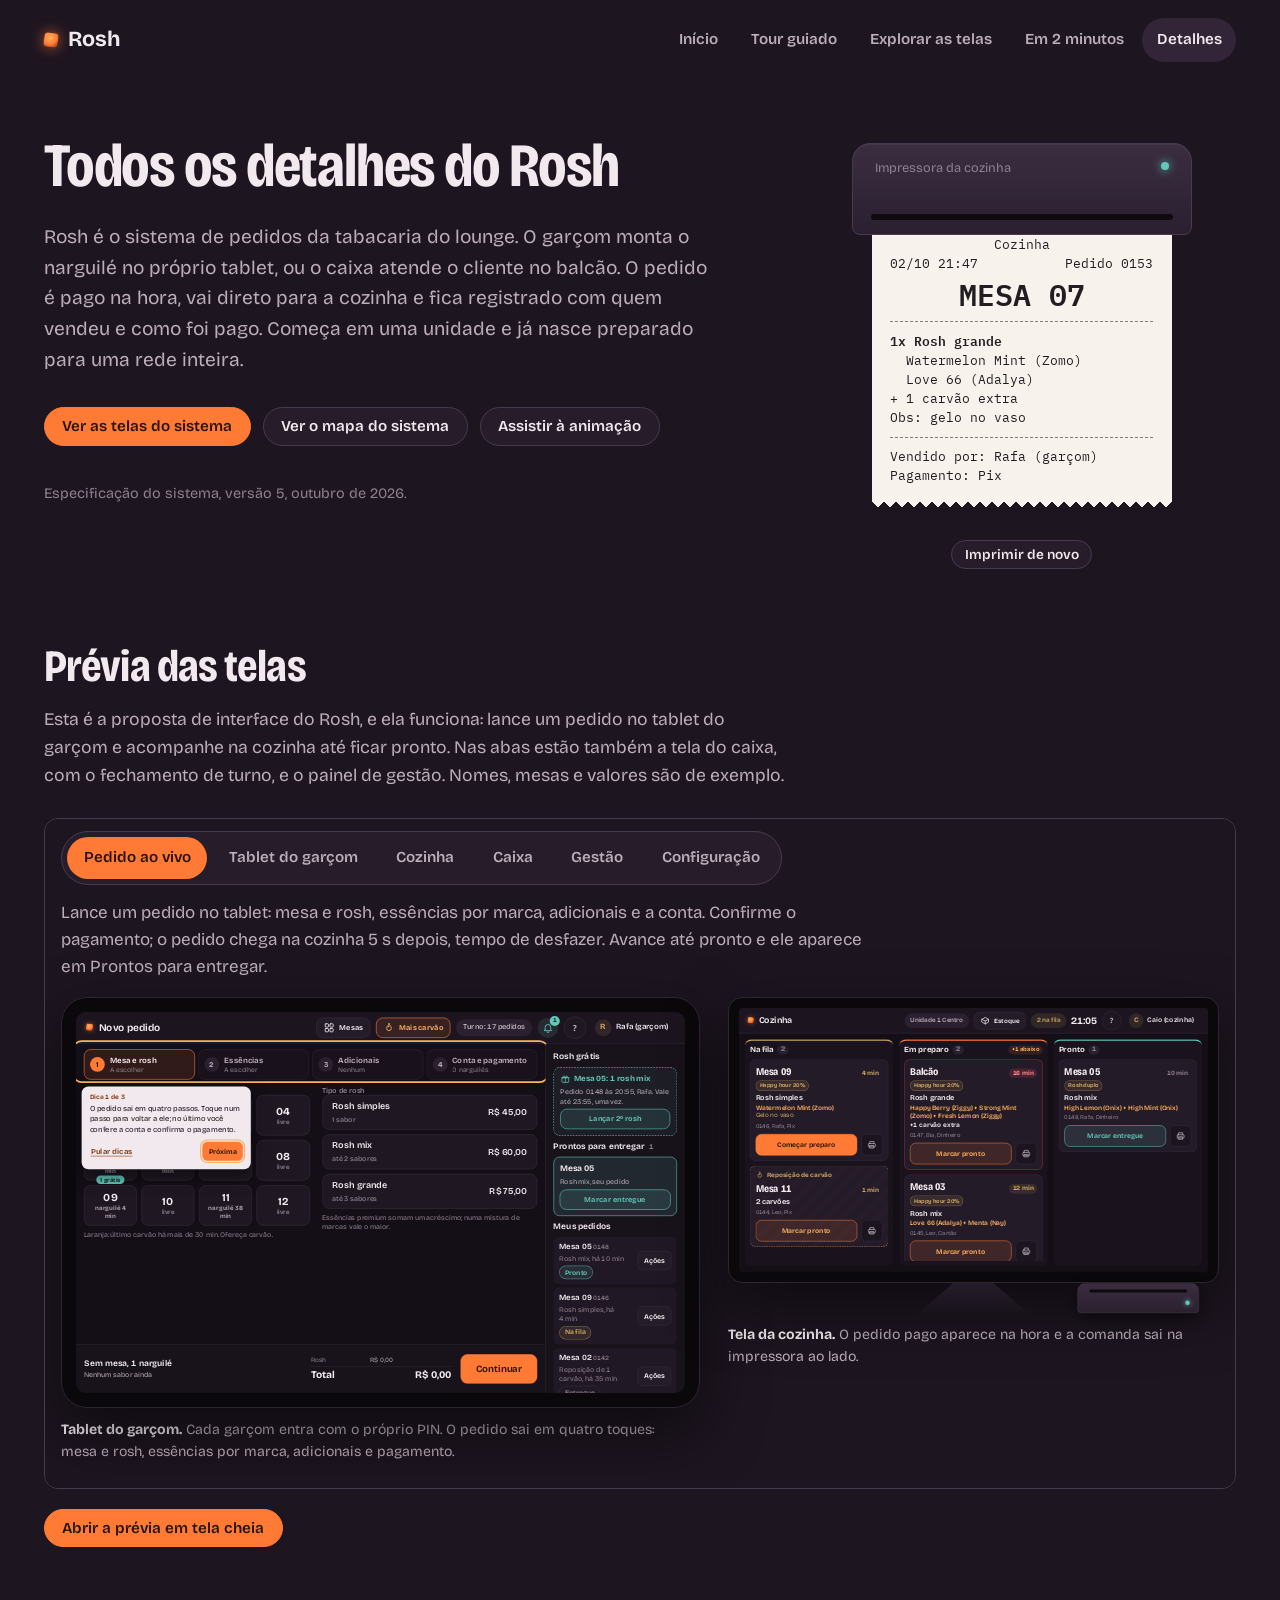
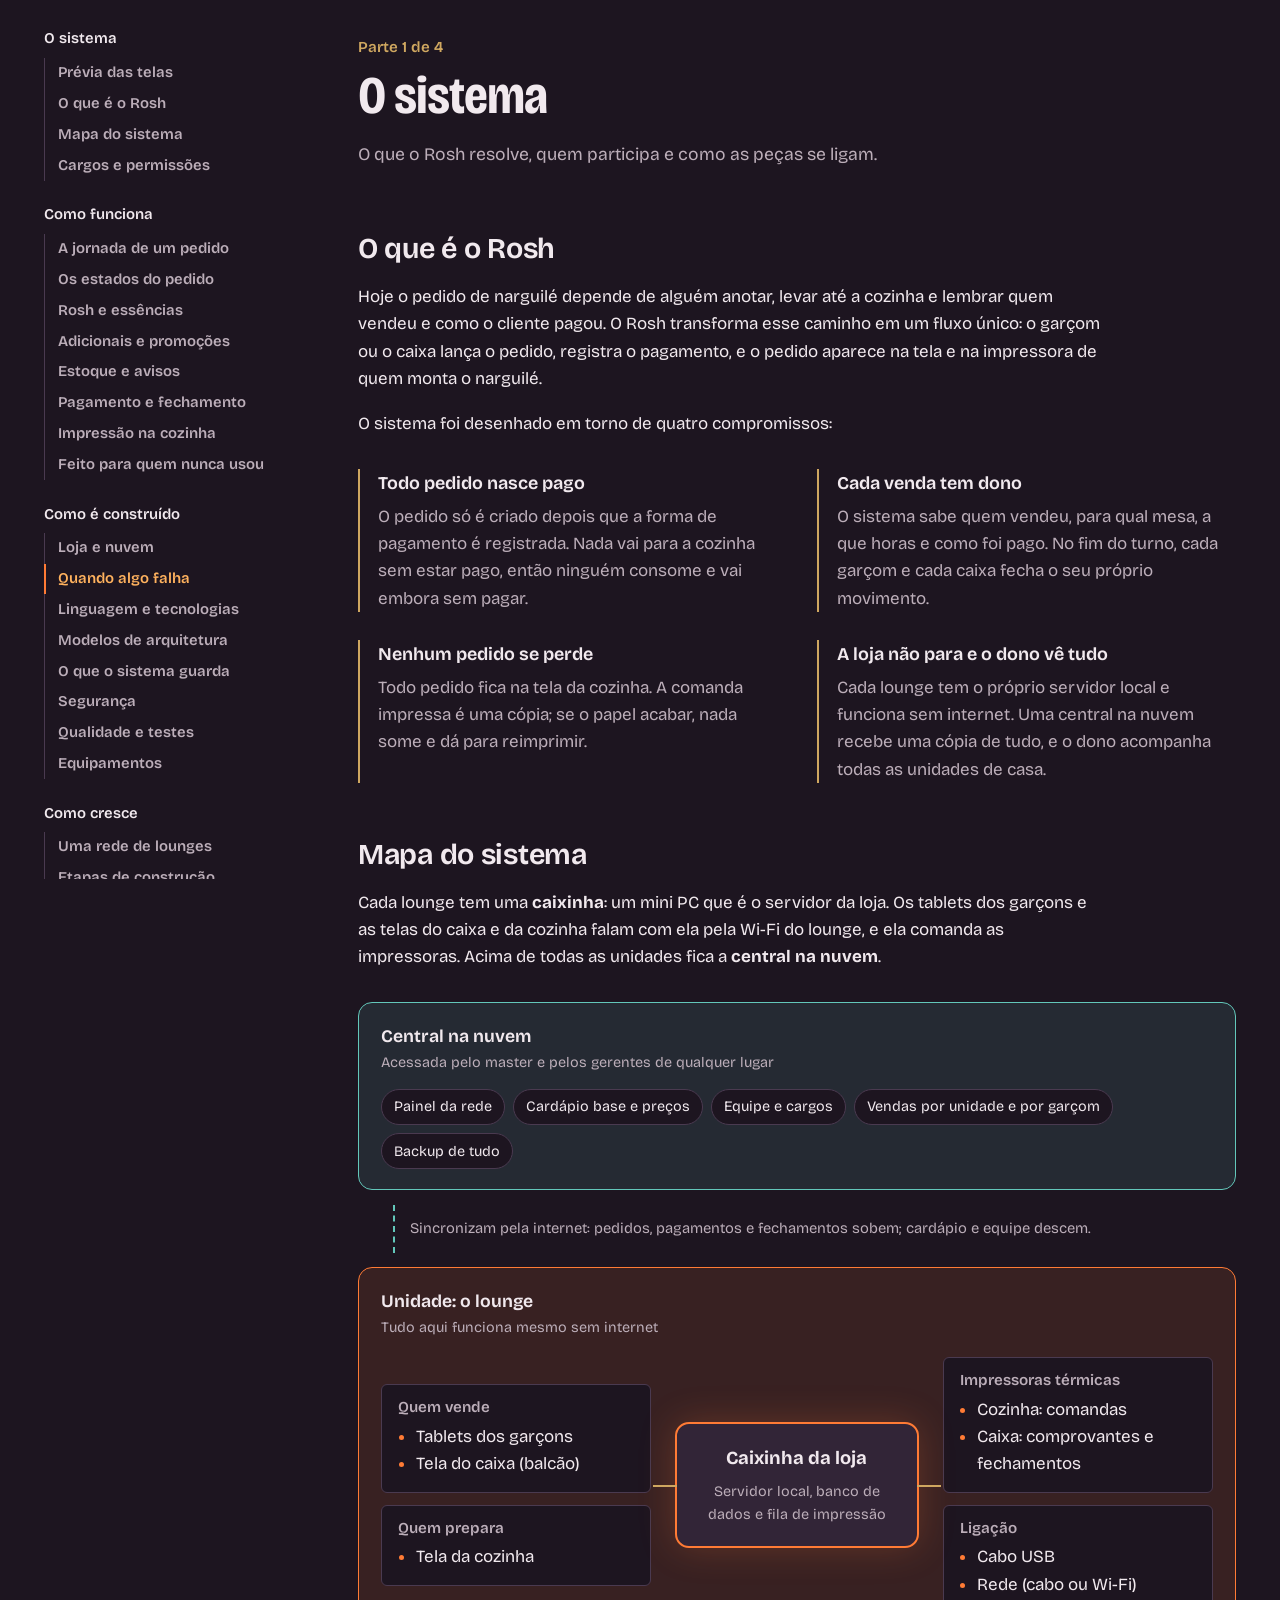
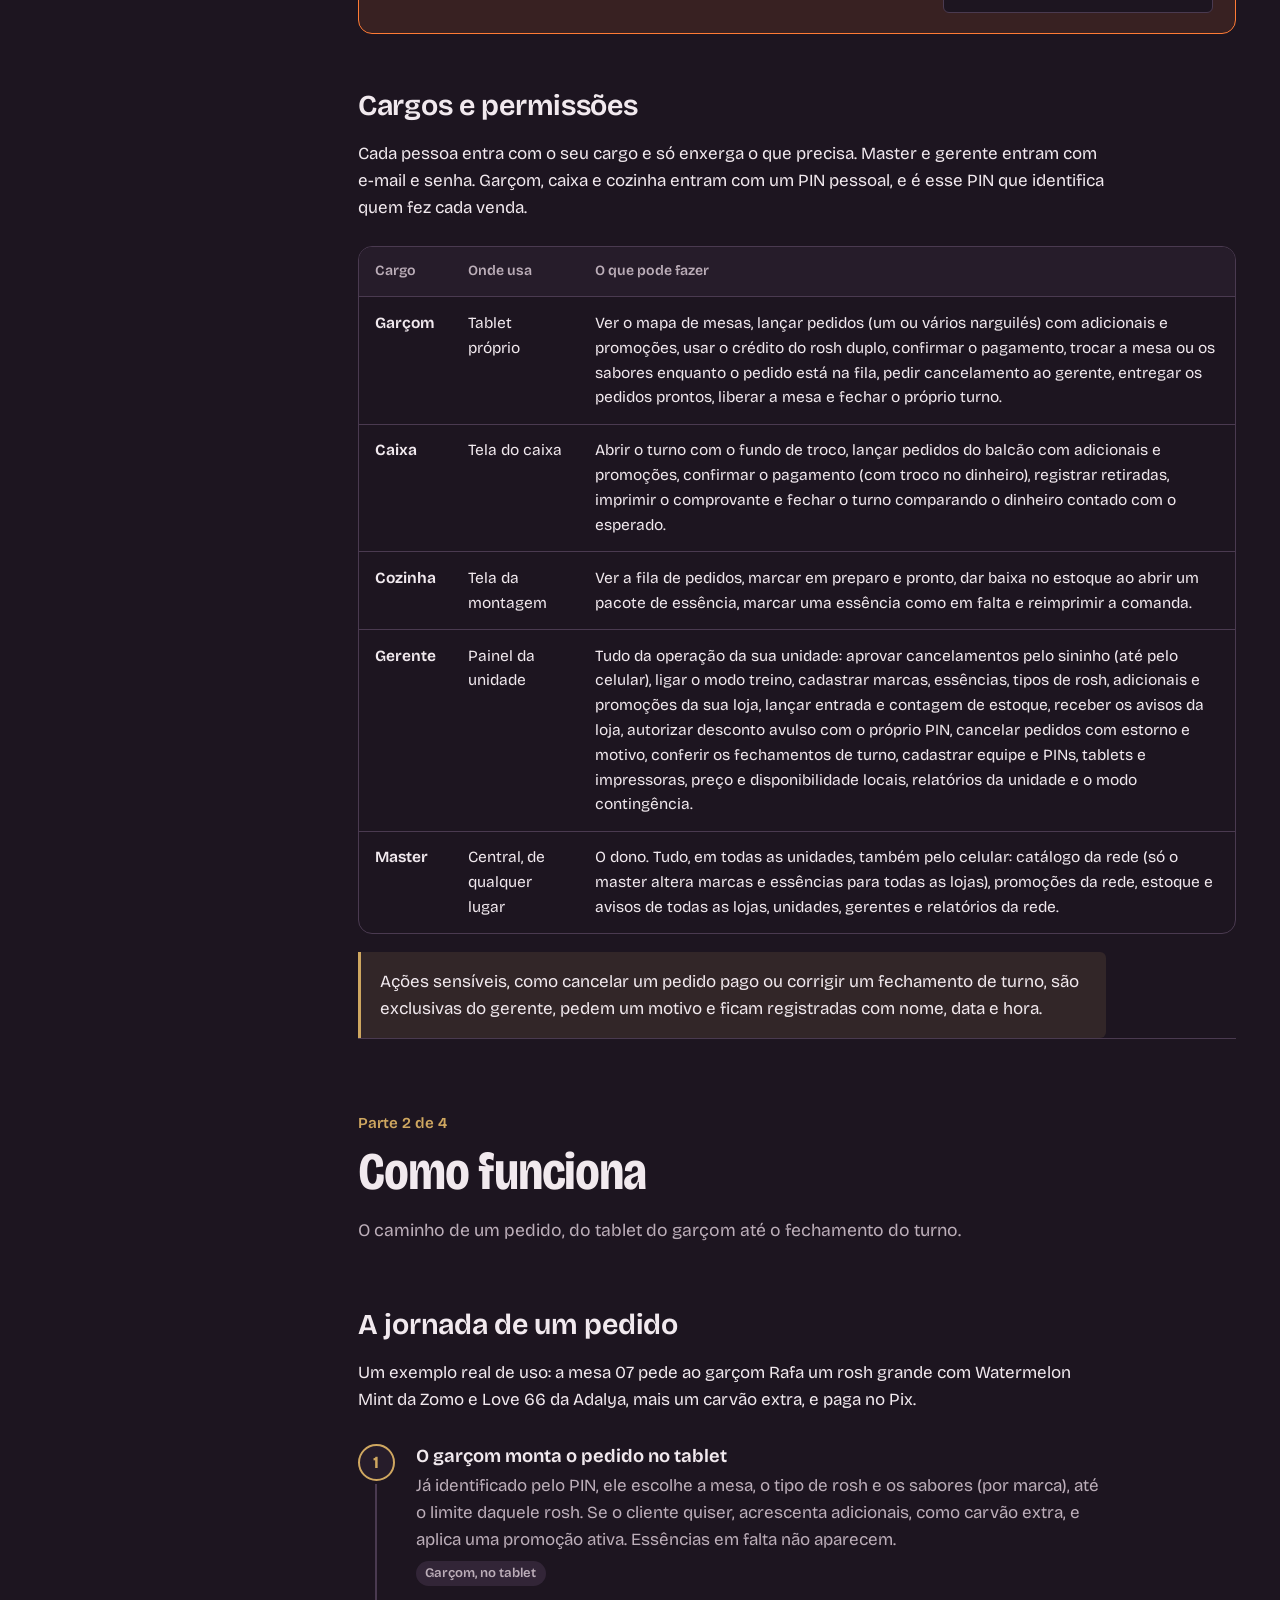
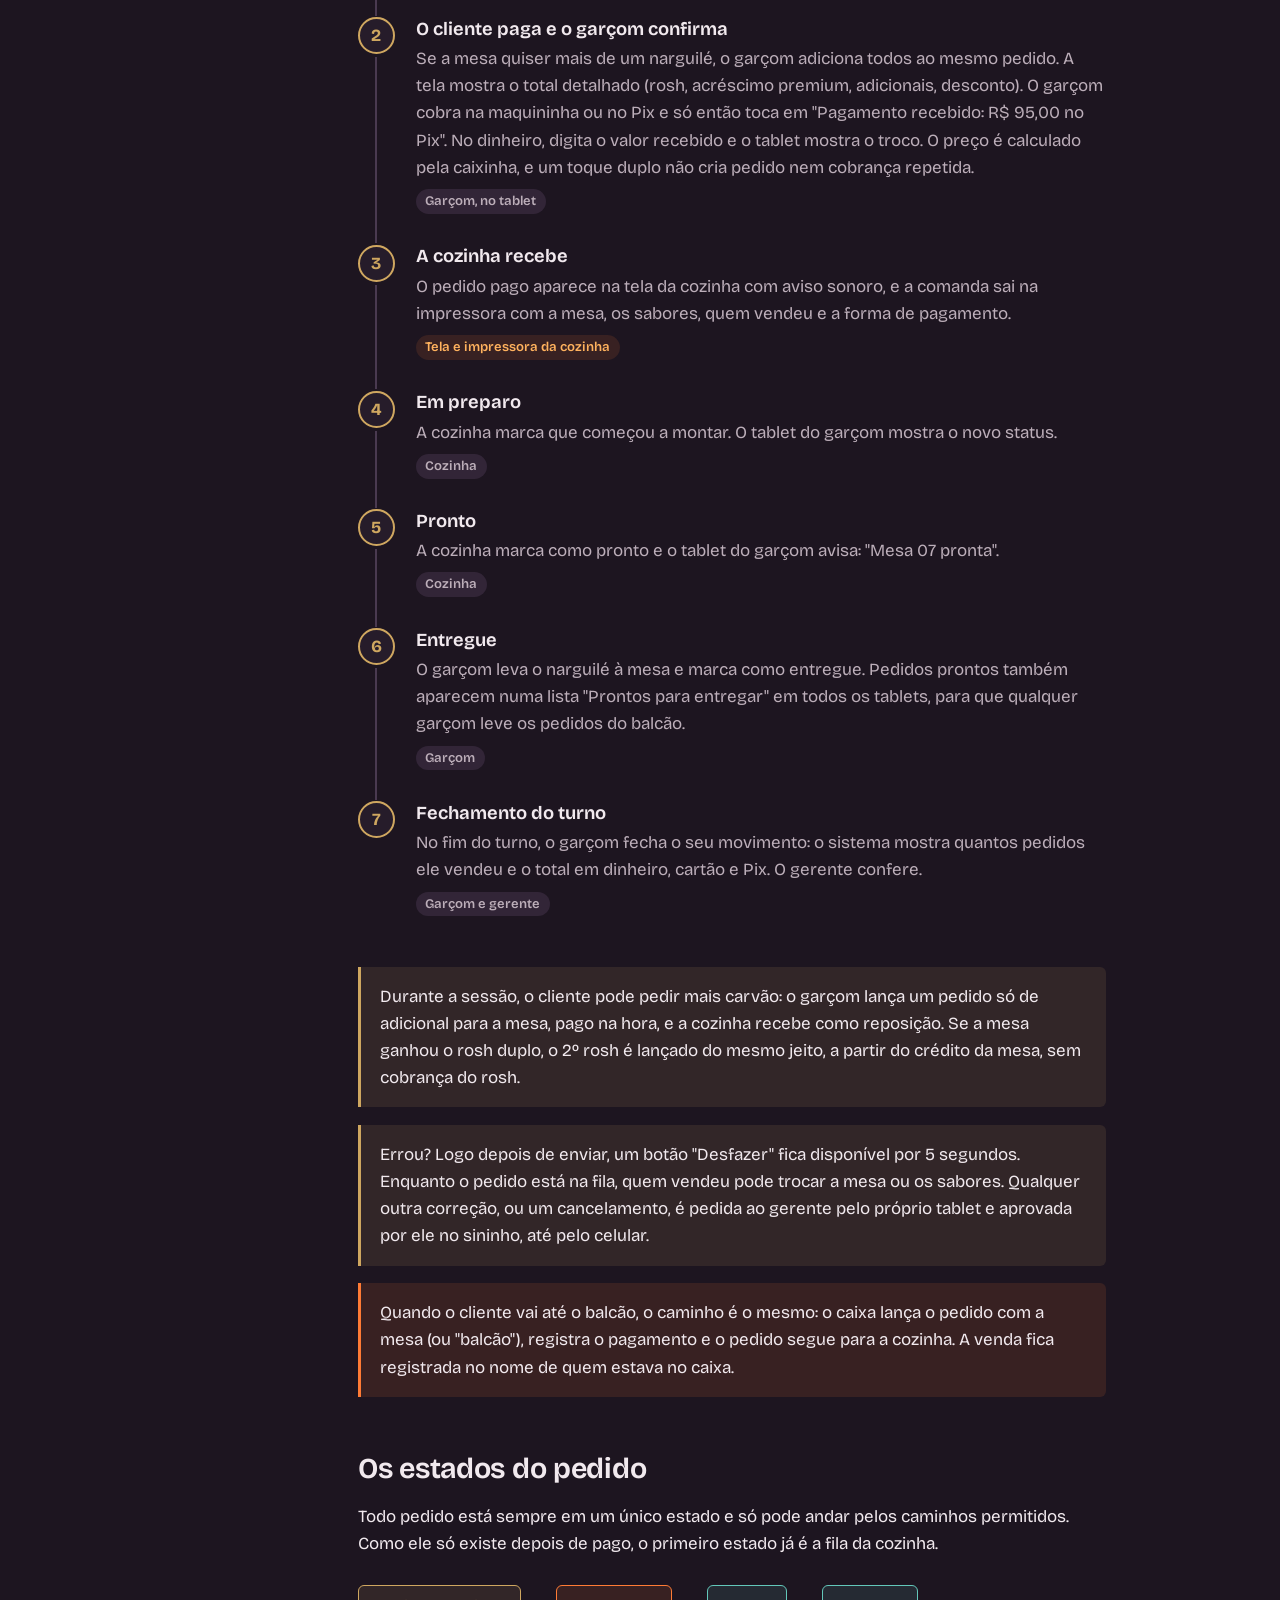
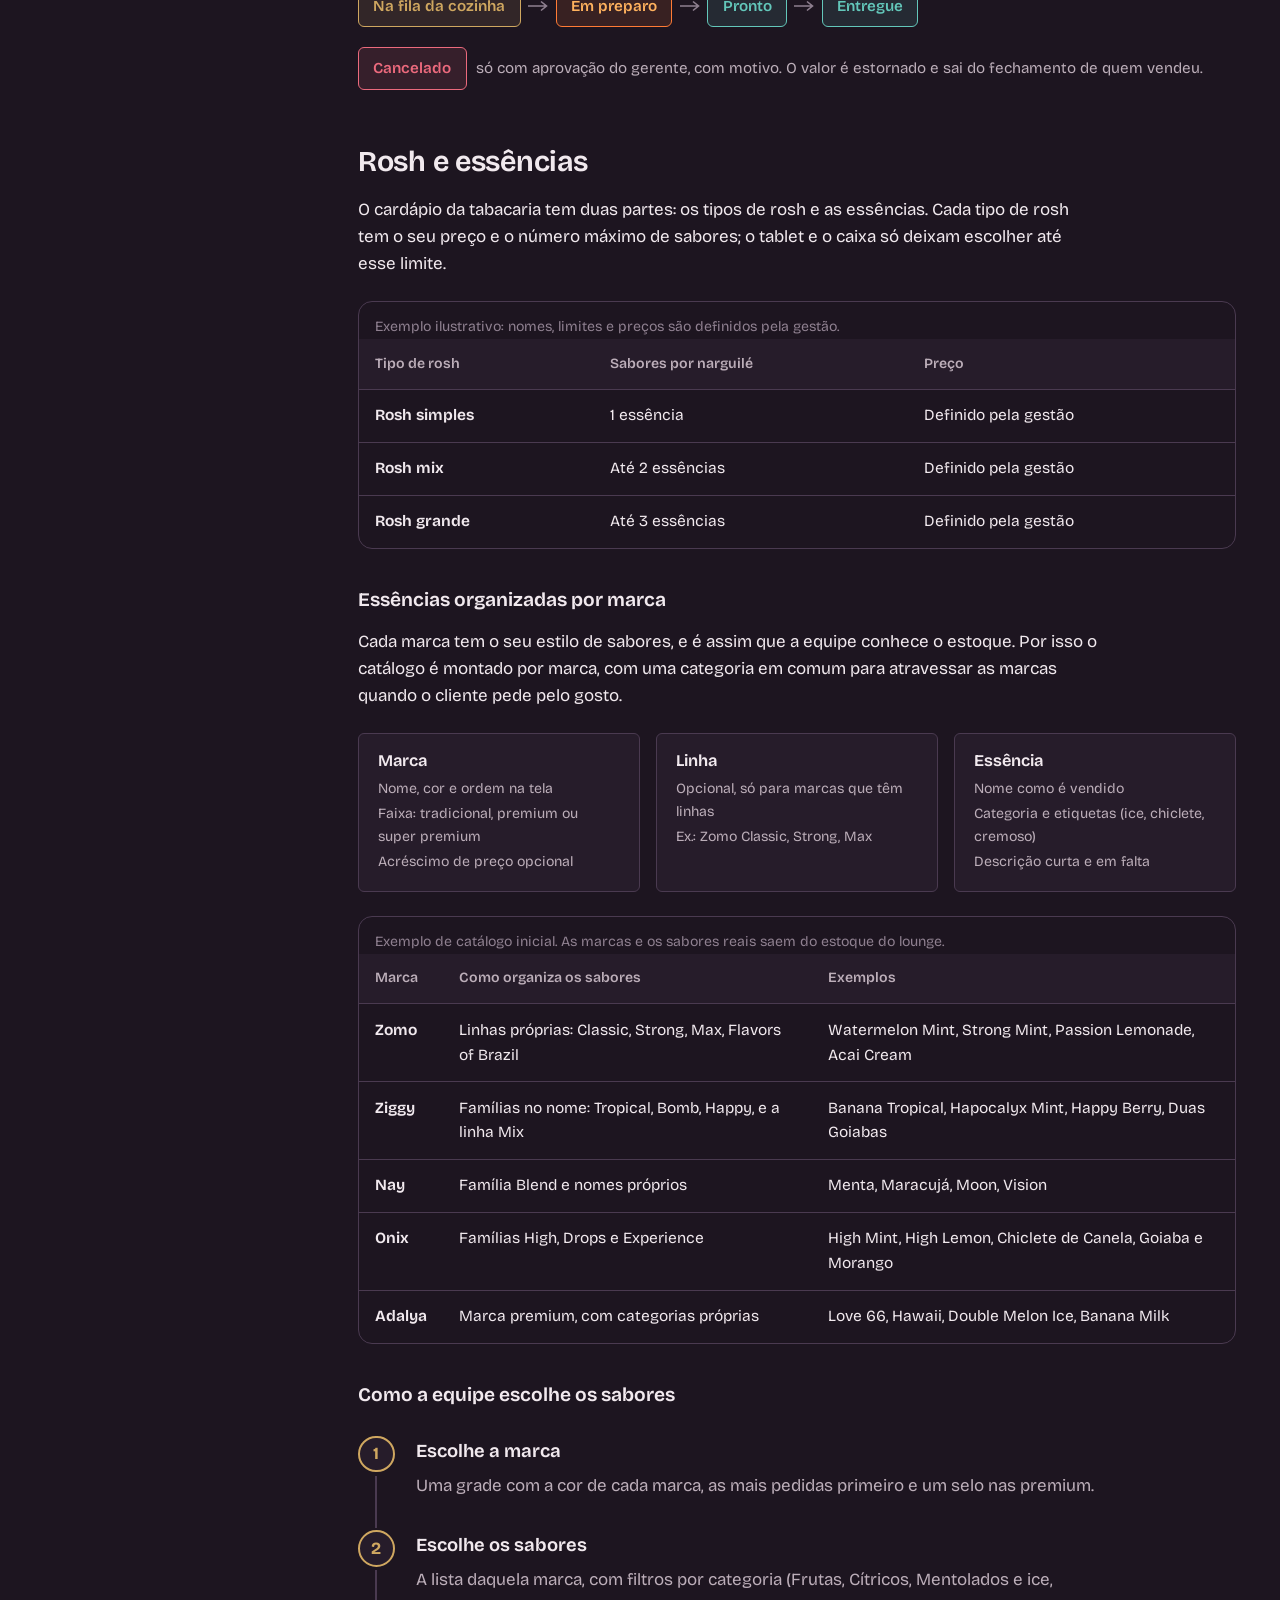
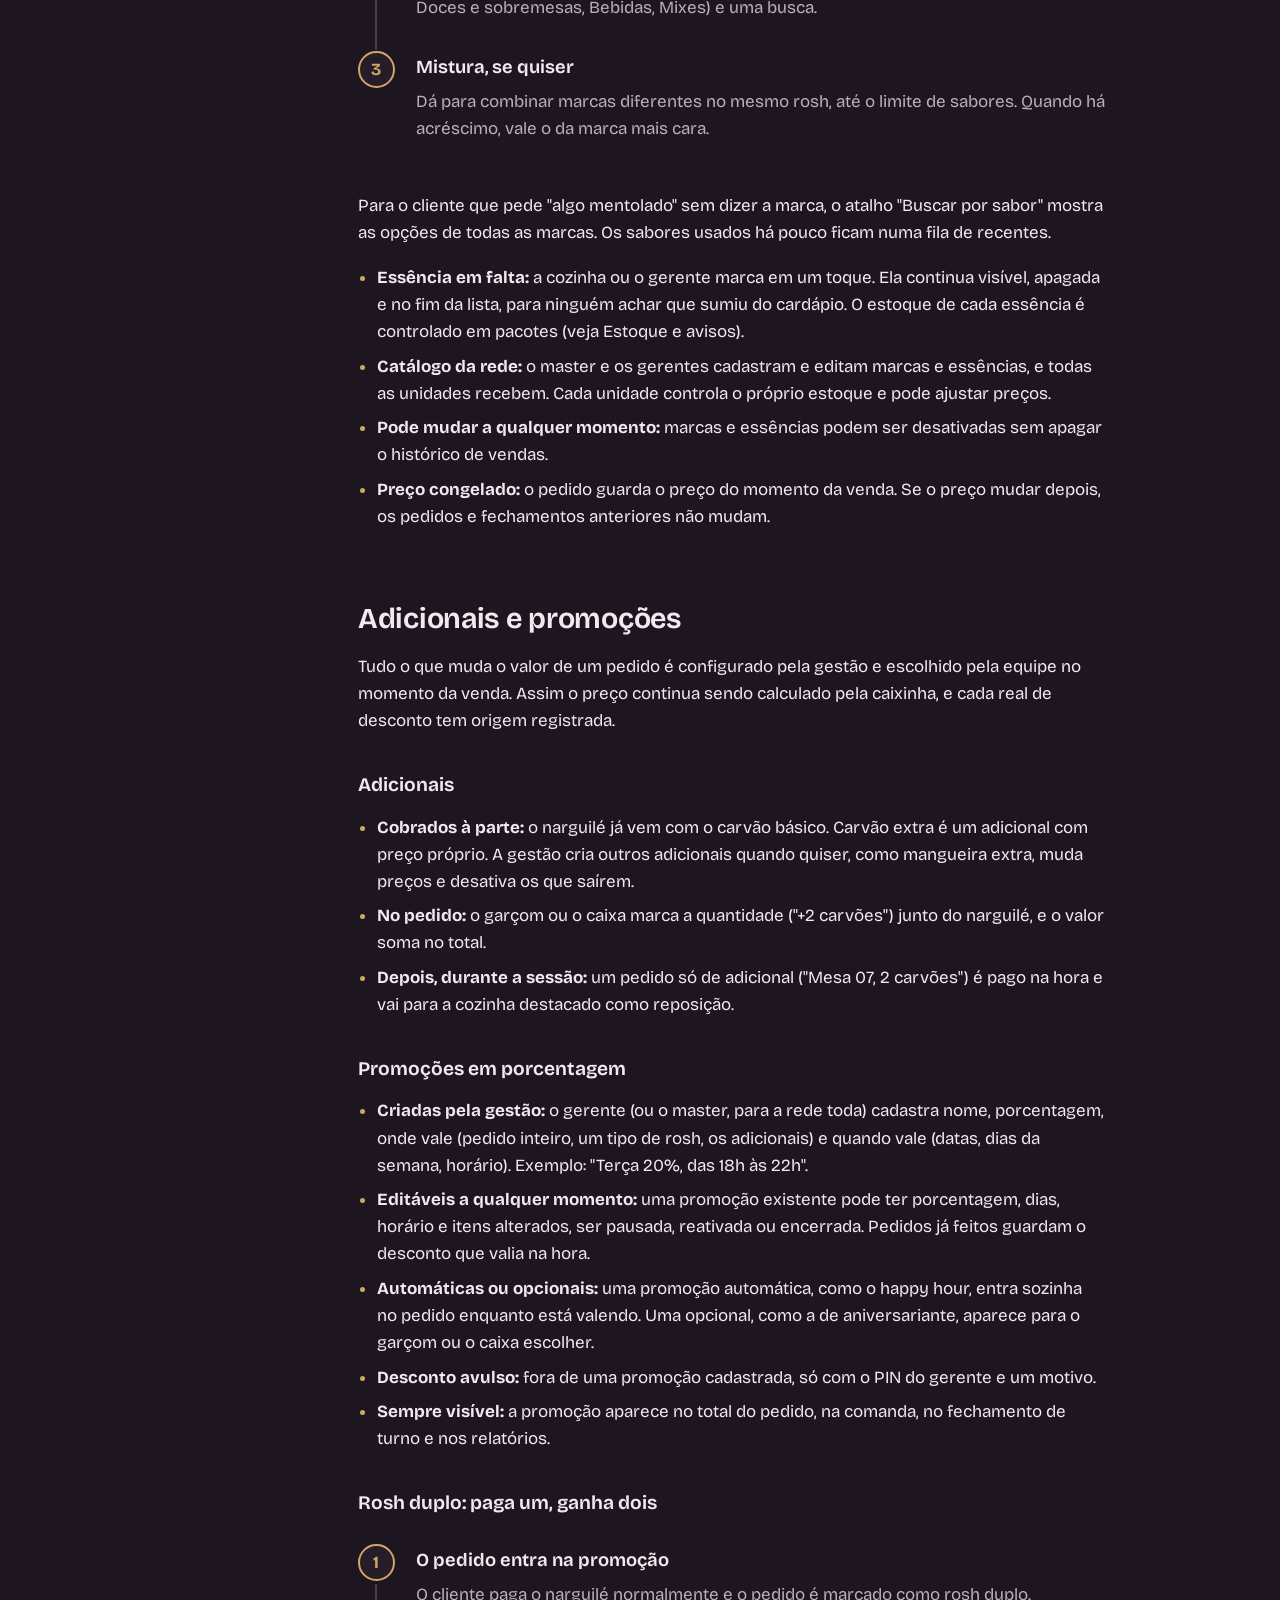
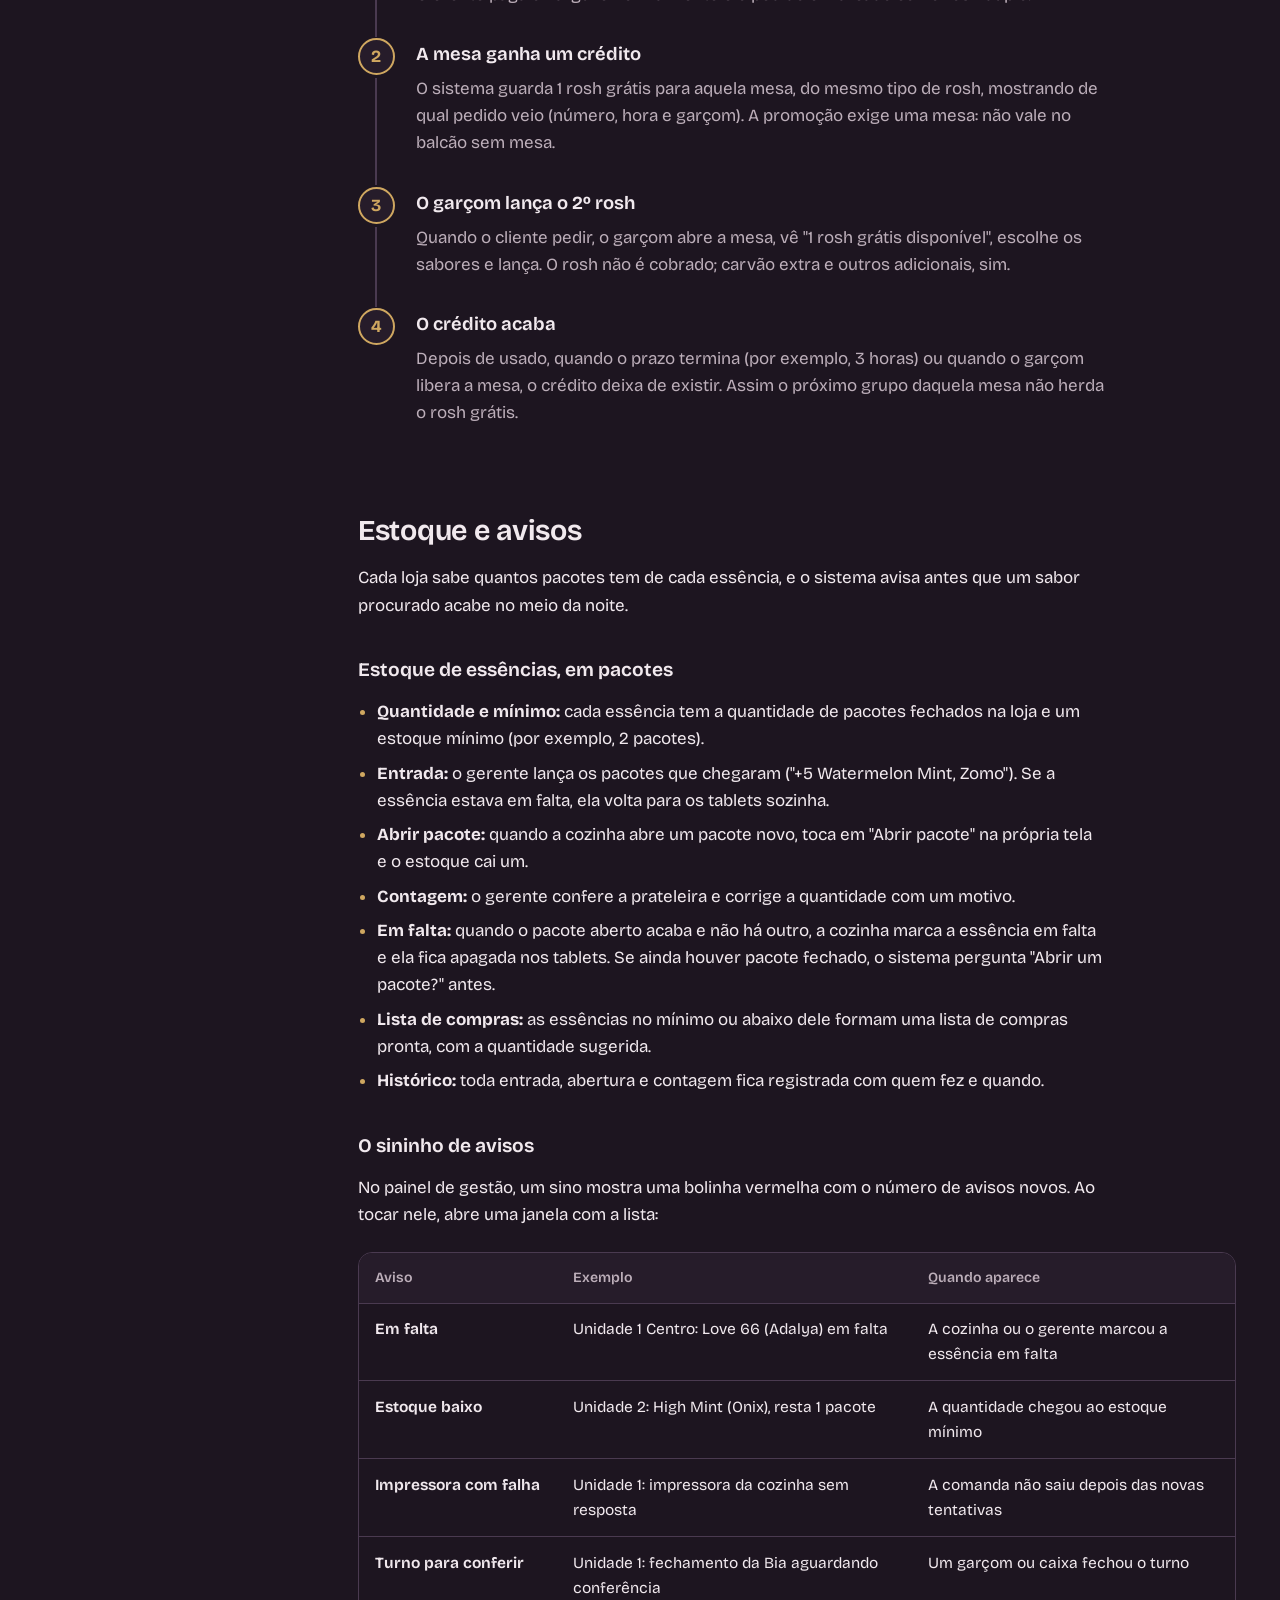
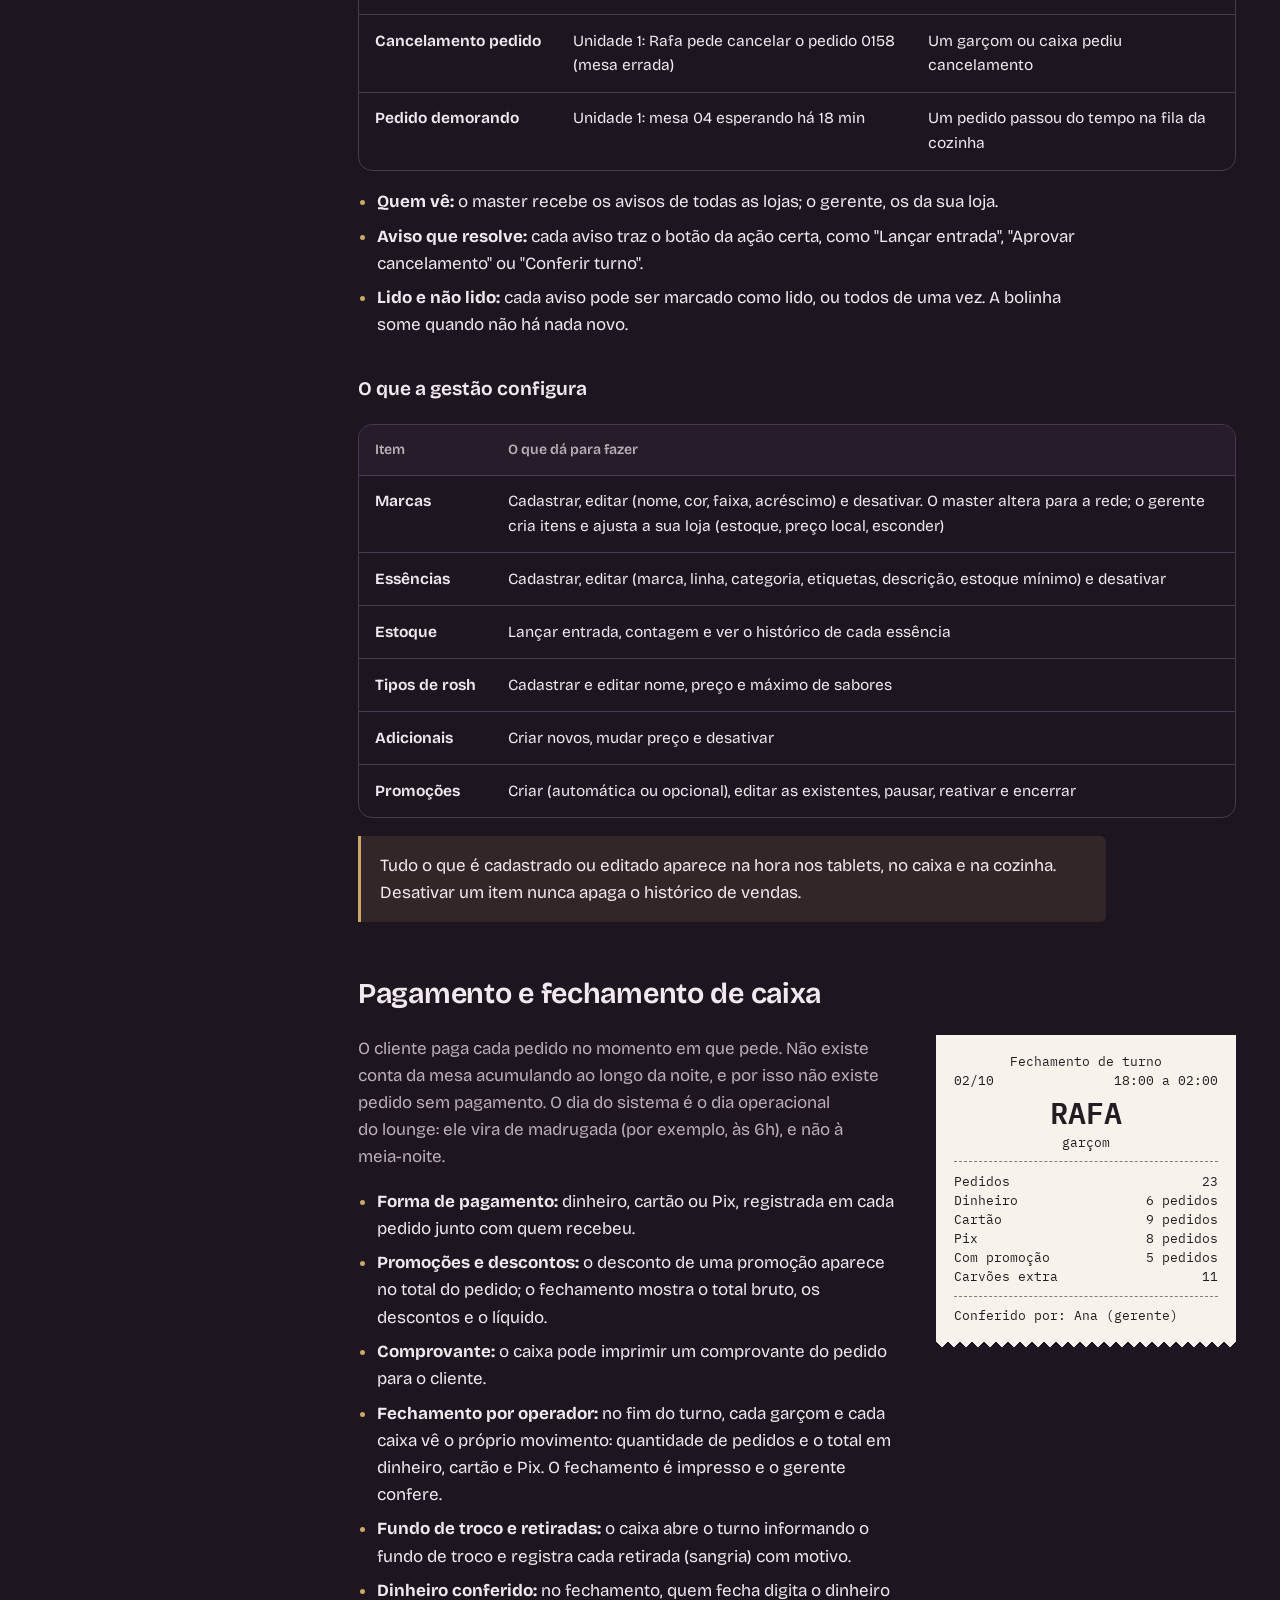
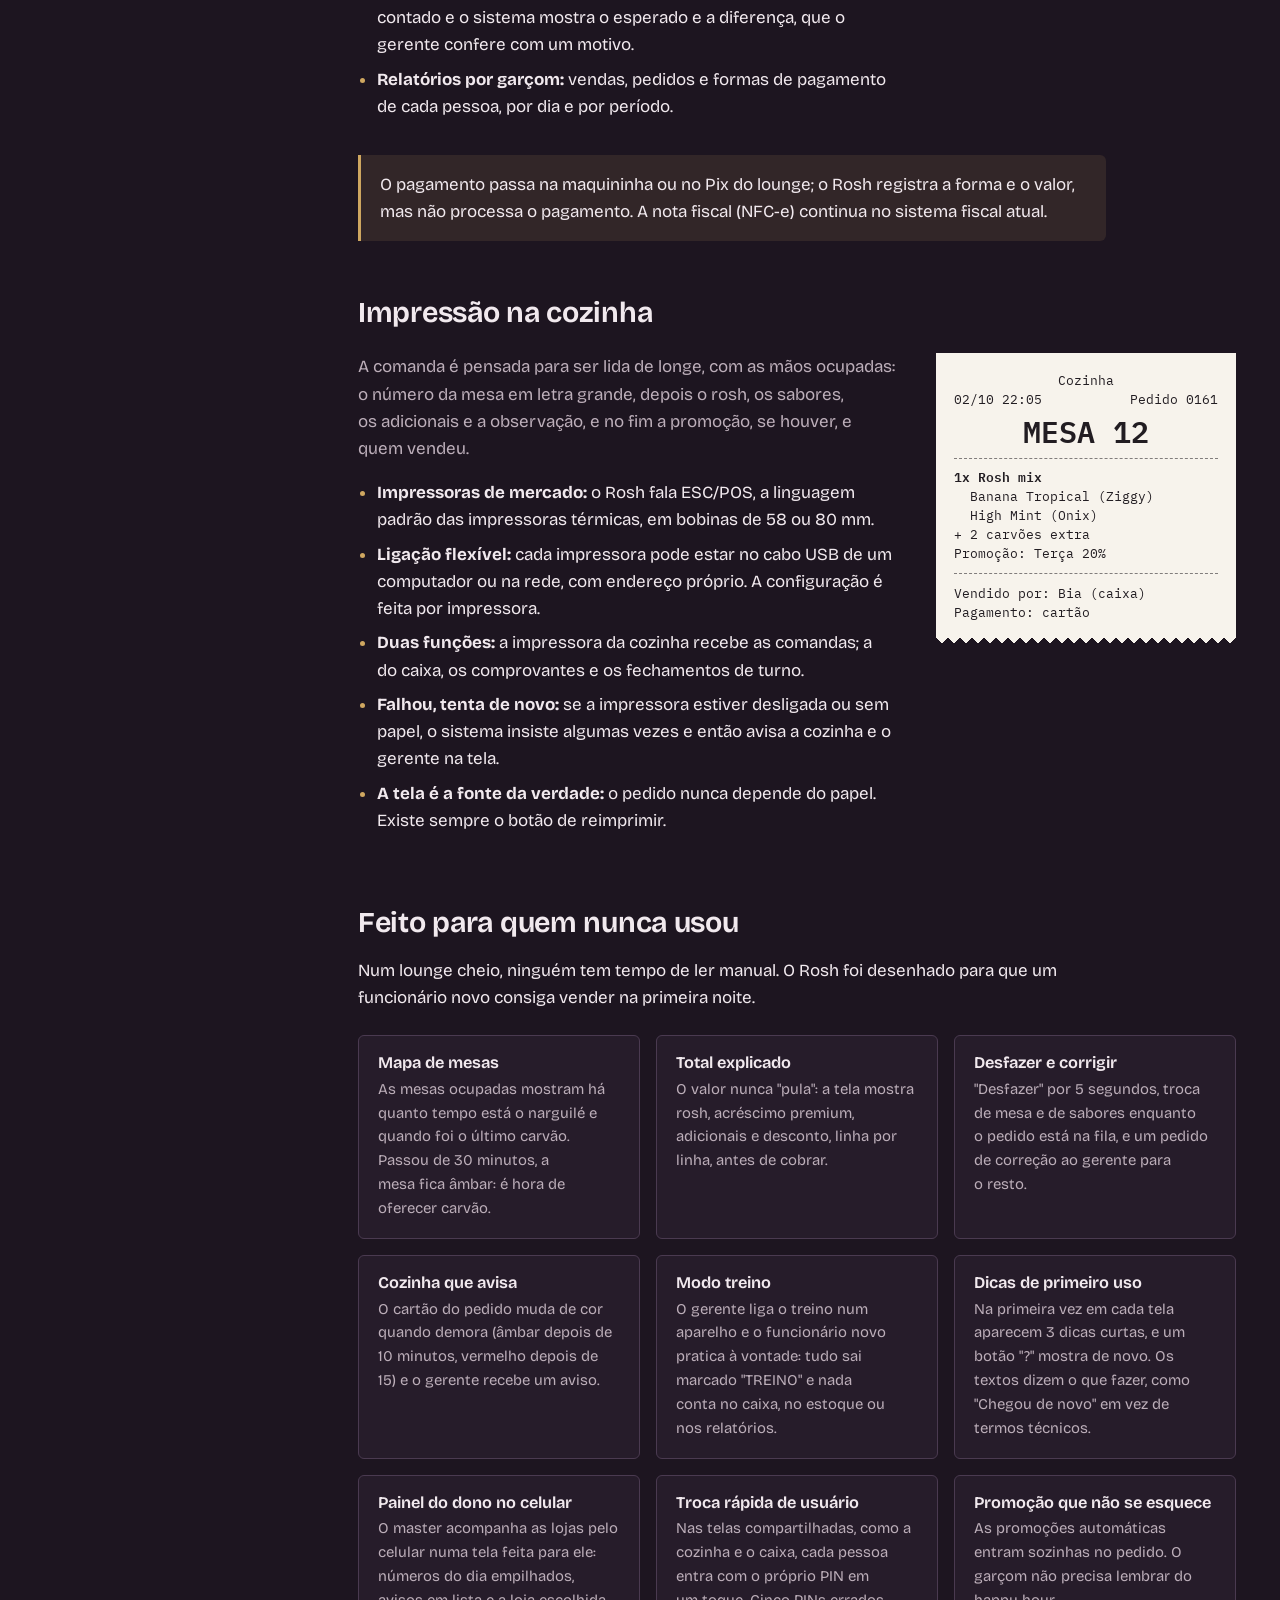
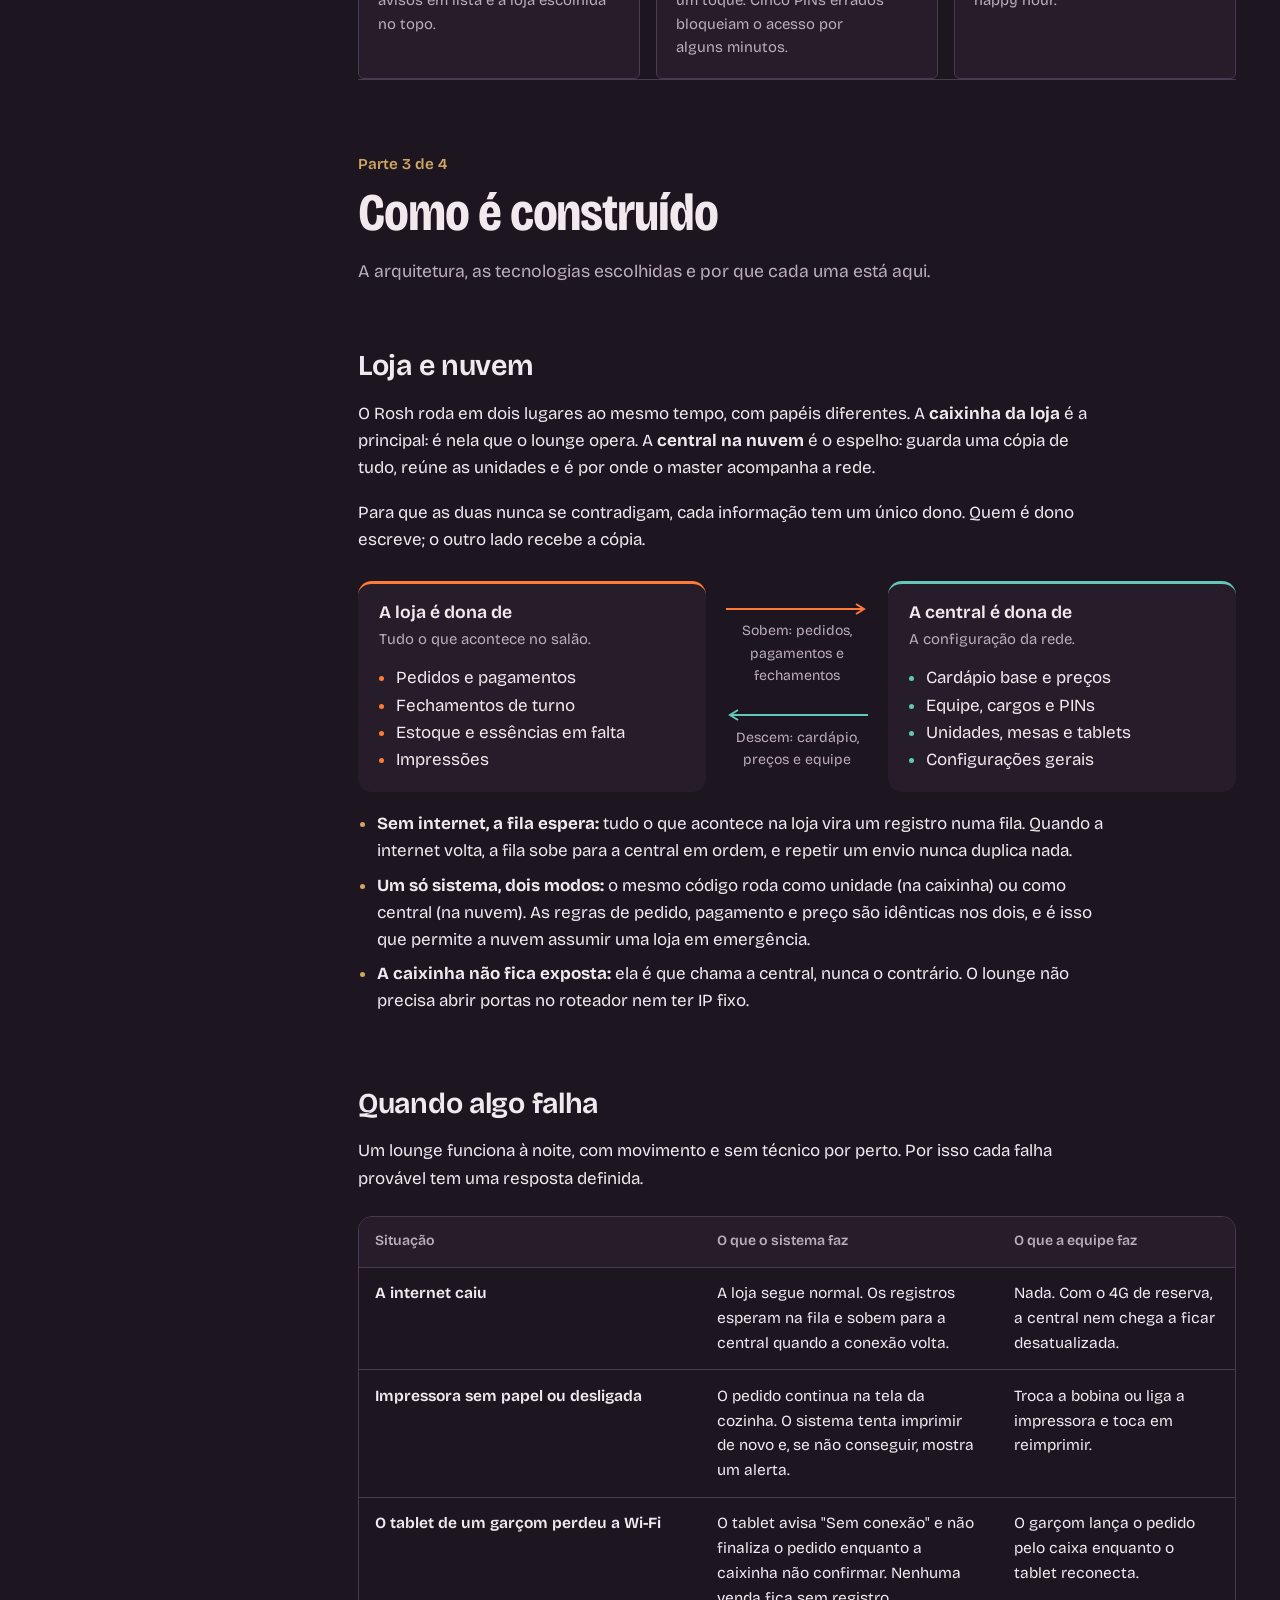
==== especificacao.html @ 4d8fe128 "Apresentação do Rosh" ====
<!doctype html>
<html lang="pt-BR">
<head>
  <meta charset="utf-8">
  <meta name="viewport" content="width=device-width, initial-scale=1">
  <meta name="robots" content="noindex, nofollow">
  <title>Rosh: todos os detalhes</title>
  <meta name="description" content="Especificação do Rosh, o sistema de pedidos para a tabacaria do lounge: funcionamento, arquitetura, tecnologia e etapas de construção.">
  <link rel="preconnect" href="https://fonts.googleapis.com">
  <link rel="preconnect" href="https://fonts.gstatic.com" crossorigin>
  <link rel="stylesheet" href="https://fonts.googleapis.com/css2?family=Bricolage+Grotesque:opsz,wdth,wght@12..96,75..100,200..800&family=IBM+Plex+Mono:wght@400;600&display=swap">
  <link rel="stylesheet" href="assets/base.css">
  <link rel="stylesheet" href="assets/nav.css">
  <link rel="stylesheet" href="assets/especificacao.css">
</head>
<body>

<header class="nav">
  <a class="nav__marca" href="index.html"><span class="nav__brasa" aria-hidden="true"></span>Rosh</a>
  <nav aria-label="Páginas da apresentação">
    <ul class="nav__links">
      <li><a class="nav__link" href="index.html">Início</a></li>
      <li><a class="nav__link" href="tour.html">Tour guiado</a></li>
      <li><a class="nav__link" href="previa.html">Explorar as telas</a></li>
      <li><a class="nav__link" href="animacao.html">Em 2 minutos</a></li>
      <li><a class="nav__link" href="especificacao.html" aria-current="page">Detalhes</a></li>
    </ul>
  </nav>
</header>

<main id="inicio">

  <section class="abertura" aria-labelledby="titulo-principal">
    <div>
      <h1 class="abertura__titulo" id="titulo-principal">Todos os detalhes do Rosh</h1>
      <p class="abertura__lide">Rosh é o sistema de pedidos da tabacaria do lounge. O garçom monta o narguilé no próprio tablet, ou o caixa atende o cliente no balcão. O pedido é pago na hora, vai direto para a cozinha e fica registrado com quem vendeu e como foi pago. Começa em uma unidade e já nasce preparado para uma rede inteira.</p>
      <div class="abertura__acoes">
        <a class="botao botao--brasa" href="#previa">Ver as telas do sistema</a>
        <a class="botao" href="#mapa">Ver o mapa do sistema</a>
        <a class="botao" href="animacao.html">Assistir à animação</a>
      </div>
      <p class="abertura__versao">Especificação do sistema, versão 5, outubro de 2026.</p>
    </div>

    <div class="impressora" aria-label="Exemplo de comanda impressa na cozinha">
      <div class="impressora__corpo" aria-hidden="true">
        <span class="impressora__nome">Impressora da cozinha</span>
        <span class="impressora__luz"></span>
        <span class="impressora__fenda"></span>
      </div>
      <div class="impressora__saida">
        <div class="comanda" id="comanda-abertura">
          <div class="comanda__centro">Cozinha</div>
          <div class="comanda__linha"><span>02/10 21:47</span><span>Pedido 0153</span></div>
          <div class="comanda__mesa">MESA 07</div>
          <hr class="comanda__corte">
          <div><strong>1x Rosh grande</strong></div>
          <div>&nbsp;&nbsp;Watermelon Mint (Zomo)</div>
          <div>&nbsp;&nbsp;Love 66 (Adalya)</div>
          <div>+ 1 carvão extra</div>
          <div>Obs: gelo no vaso</div>
          <hr class="comanda__corte">
          <div>Vendido por: Rafa (garçom)</div>
          <div>Pagamento: Pix</div>
        </div>
      </div>
      <button class="botao impressora__repetir" type="button" id="repetir-impressao">Imprimir de novo</button>
    </div>
  </section>

  <section class="faixa-previa" id="previa" aria-labelledby="titulo-previa">
    <h2 class="faixa-previa__titulo" id="titulo-previa">Prévia das telas</h2>
    <p class="faixa-previa__texto">Esta é a proposta de interface do Rosh, e ela funciona: lance um pedido no tablet do garçom e acompanhe na cozinha até ficar pronto. Nas abas estão também a tela do caixa, com o fechamento de turno, e o painel de gestão. Nomes, mesas e valores são de exemplo.</p>
    <iframe class="previa-moldura" src="previa.html?embutido=1" title="Prévia interativa das telas do Rosh" loading="lazy"></iframe>
    <p class="faixa-previa__acoes"><a class="botao botao--brasa" href="previa.html">Abrir a prévia em tela cheia</a></p>
  </section>

  <div class="leiaute">

    <details class="indice" open>
      <summary>Mapa do documento</summary>
      <nav aria-label="Índice do documento">
        <ul class="indice__grupo">
          <li class="indice__capitulo">O sistema
            <ul class="indice__lista">
              <li><a href="#previa">Prévia das telas</a></li>
              <li><a href="#resumo">O que é o Rosh</a></li>
              <li><a href="#mapa">Mapa do sistema</a></li>
              <li><a href="#cargos">Cargos e permissões</a></li>
            </ul>
          </li>
          <li class="indice__capitulo">Como funciona
            <ul class="indice__lista">
              <li><a href="#pedido">A jornada de um pedido</a></li>
              <li><a href="#estados">Os estados do pedido</a></li>
              <li><a href="#cardapio">Rosh e essências</a></li>
              <li><a href="#adicionais">Adicionais e promoções</a></li>
              <li><a href="#estoque">Estoque e avisos</a></li>
              <li><a href="#pagamento">Pagamento e fechamento</a></li>
              <li><a href="#impressao">Impressão na cozinha</a></li>
              <li><a href="#facilidade">Feito para quem nunca usou</a></li>
            </ul>
          </li>
          <li class="indice__capitulo">Como é construído
            <ul class="indice__lista">
              <li><a href="#arquitetura">Loja e nuvem</a></li>
              <li><a href="#falhas">Quando algo falha</a></li>
              <li><a href="#tecnologia">Linguagem e tecnologias</a></li>
              <li><a href="#modelos">Modelos de arquitetura</a></li>
              <li><a href="#dados">O que o sistema guarda</a></li>
              <li><a href="#seguranca">Segurança</a></li>
              <li><a href="#qualidade">Qualidade e testes</a></li>
              <li><a href="#equipamentos">Equipamentos</a></li>
            </ul>
          </li>
          <li class="indice__capitulo">Como cresce
            <ul class="indice__lista">
              <li><a href="#rede">Uma rede de lounges</a></li>
              <li><a href="#etapas">Etapas de construção</a></li>
              <li><a href="#fora">Fora da primeira versão</a></li>
              <li><a href="#glossario">Glossário</a></li>
            </ul>
          </li>
        </ul>
      </nav>
    </details>

    <div class="conteudo">

      <!-- Parte 1 -->
      <header class="capitulo">
        <p class="capitulo__parte">Parte 1 de 4</p>
        <h2 class="capitulo__titulo">O sistema</h2>
        <p class="capitulo__resumo">O que o Rosh resolve, quem participa e como as peças se ligam.</p>
      </header>

      <section class="secao" id="resumo">
        <h3>O que é o Rosh</h3>
        <p>Hoje o pedido de narguilé depende de alguém anotar, levar até a cozinha e lembrar quem vendeu e como o cliente pagou. O Rosh transforma esse caminho em um fluxo único: o garçom ou o caixa lança o pedido, registra o pagamento, e o pedido aparece na tela e na impressora de quem monta o narguilé.</p>
        <p>O sistema foi desenhado em torno de quatro compromissos:</p>
        <dl class="compromissos">
          <div>
            <dt>Todo pedido nasce pago</dt>
            <dd>O pedido só é criado depois que a forma de pagamento é registrada. Nada vai para a cozinha sem estar pago, então ninguém consome e vai embora sem pagar.</dd>
          </div>
          <div>
            <dt>Cada venda tem dono</dt>
            <dd>O sistema sabe quem vendeu, para qual mesa, a que horas e como foi pago. No fim do turno, cada garçom e cada caixa fecha o seu próprio movimento.</dd>
          </div>
          <div>
            <dt>Nenhum pedido se perde</dt>
            <dd>Todo pedido fica na tela da cozinha. A comanda impressa é uma cópia; se o papel acabar, nada some e dá para reimprimir.</dd>
          </div>
          <div>
            <dt>A loja não para e o dono vê tudo</dt>
            <dd>Cada lounge tem o próprio servidor local e funciona sem internet. Uma central na nuvem recebe uma cópia de tudo, e o dono acompanha todas as unidades de casa.</dd>
          </div>
        </dl>
      </section>

      <section class="secao" id="mapa">
        <h3>Mapa do sistema</h3>
        <p>Cada lounge tem uma <strong>caixinha</strong>: um mini PC que é o servidor da loja. Os tablets dos garçons e as telas do caixa e da cozinha falam com ela pela Wi-Fi do lounge, e ela comanda as impressoras. Acima de todas as unidades fica a <strong>central na nuvem</strong>.</p>

        <div class="mapa" role="group" aria-label="Diagrama: central na nuvem ligada à unidade">
          <div class="mapa__nuvem">
            <p class="mapa__rotulo">Central na nuvem<small>Acessada pelo master e pelos gerentes de qualquer lugar</small></p>
            <ul class="mapa__itens">
              <li>Painel da rede</li>
              <li>Cardápio base e preços</li>
              <li>Equipe e cargos</li>
              <li>Vendas por unidade e por garçom</li>
              <li>Backup de tudo</li>
            </ul>
          </div>

          <p class="mapa__elo">Sincronizam pela internet: pedidos, pagamentos e fechamentos sobem; cardápio e equipe descem.</p>

          <div class="mapa__loja">
            <p class="mapa__rotulo">Unidade: o lounge<small>Tudo aqui funciona mesmo sem internet</small></p>
            <div class="mapa__interno">
              <div>
                <div class="mapa__grupo">
                  <h4>Quem vende</h4>
                  <ul>
                    <li>Tablets dos garçons</li>
                    <li>Tela do caixa (balcão)</li>
                  </ul>
                </div>
                <div class="mapa__grupo">
                  <h4>Quem prepara</h4>
                  <ul><li>Tela da cozinha</li></ul>
                </div>
              </div>
              <div class="mapa__caixinha">
                <strong>Caixinha da loja</strong>
                <span>Servidor local, banco de dados e fila de impressão</span>
              </div>
              <div>
                <div class="mapa__grupo">
                  <h4>Impressoras térmicas</h4>
                  <ul>
                    <li>Cozinha: comandas</li>
                    <li>Caixa: comprovantes e fechamentos</li>
                  </ul>
                </div>
                <div class="mapa__grupo">
                  <h4>Ligação</h4>
                  <ul>
                    <li>Cabo USB</li>
                    <li>Rede (cabo ou Wi-Fi)</li>
                  </ul>
                </div>
              </div>
            </div>
          </div>
        </div>
      </section>

      <section class="secao" id="cargos">
        <h3>Cargos e permissões</h3>
        <p>Cada pessoa entra com o seu cargo e só enxerga o que precisa. Master e gerente entram com e-mail e senha. Garçom, caixa e cozinha entram com um PIN pessoal, e é esse PIN que identifica quem fez cada venda.</p>

        <div class="tabela-rolagem">
          <table class="tabela">
            <thead>
              <tr><th scope="col">Cargo</th><th scope="col">Onde usa</th><th scope="col">O que pode fazer</th></tr>
            </thead>
            <tbody>
              <tr>
                <th scope="row">Garçom</th>
                <td>Tablet próprio</td>
                <td>Ver o mapa de mesas, lançar pedidos (um ou vários narguilés) com adicionais e promoções, usar o crédito do rosh duplo, confirmar o pagamento, trocar a mesa ou os sabores enquanto o pedido está na fila, pedir cancelamento ao gerente, entregar os pedidos prontos, liberar a mesa e fechar o próprio turno.</td>
              </tr>
              <tr>
                <th scope="row">Caixa</th>
                <td>Tela do caixa</td>
                <td>Abrir o turno com o fundo de troco, lançar pedidos do balcão com adicionais e promoções, confirmar o pagamento (com troco no dinheiro), registrar retiradas, imprimir o comprovante e fechar o turno comparando o dinheiro contado com o esperado.</td>
              </tr>
              <tr>
                <th scope="row">Cozinha</th>
                <td>Tela da montagem</td>
                <td>Ver a fila de pedidos, marcar em preparo e pronto, dar baixa no estoque ao abrir um pacote de essência, marcar uma essência como em falta e reimprimir a comanda.</td>
              </tr>
              <tr>
                <th scope="row">Gerente</th>
                <td>Painel da unidade</td>
                <td>Tudo da operação da sua unidade: aprovar cancelamentos pelo sininho (até pelo celular), ligar o modo treino, cadastrar marcas, essências, tipos de rosh, adicionais e promoções da sua loja, lançar entrada e contagem de estoque, receber os avisos da loja, autorizar desconto avulso com o próprio PIN, cancelar pedidos com estorno e motivo, conferir os fechamentos de turno, cadastrar equipe e PINs, tablets e impressoras, preço e disponibilidade locais, relatórios da unidade e o modo contingência.</td>
              </tr>
              <tr>
                <th scope="row">Master</th>
                <td>Central, de qualquer lugar</td>
                <td>O dono. Tudo, em todas as unidades, também pelo celular: catálogo da rede (só o master altera marcas e essências para todas as lojas), promoções da rede, estoque e avisos de todas as lojas, unidades, gerentes e relatórios da rede.</td>
              </tr>
            </tbody>
          </table>
        </div>
        <p class="nota">Ações sensíveis, como cancelar um pedido pago ou corrigir um fechamento de turno, são exclusivas do gerente, pedem um motivo e ficam registradas com nome, data e hora.</p>
      </section>

      <!-- Parte 2 -->
      <header class="capitulo">
        <p class="capitulo__parte">Parte 2 de 4</p>
        <h2 class="capitulo__titulo">Como funciona</h2>
        <p class="capitulo__resumo">O caminho de um pedido, do tablet do garçom até o fechamento do turno.</p>
      </header>


      <section class="secao" id="pedido">
        <h3>A jornada de um pedido</h3>
        <p>Um exemplo real de uso: a mesa 07 pede ao garçom Rafa um rosh grande com Watermelon Mint da Zomo e Love 66 da Adalya, mais um carvão extra, e paga no Pix.</p>

        <ol class="jornada">
          <li>
            <h4>O garçom monta o pedido no tablet</h4>
            <p>Já identificado pelo PIN, ele escolhe a mesa, o tipo de rosh e os sabores (por marca), até o limite daquele rosh. Se o cliente quiser, acrescenta adicionais, como carvão extra, e aplica uma promoção ativa. Essências em falta não aparecem.</p>
            <span class="quem">Garçom, no tablet</span>
          </li>
          <li>
            <h4>O cliente paga e o garçom confirma</h4>
            <p>Se a mesa quiser mais de um narguilé, o garçom adiciona todos ao mesmo pedido. A tela mostra o total detalhado (rosh, acréscimo premium, adicionais, desconto). O garçom cobra na maquininha ou no Pix e só então toca em "Pagamento recebido: R$ 95,00 no Pix". No dinheiro, digita o valor recebido e o tablet mostra o troco. O preço é calculado pela caixinha, e um toque duplo não cria pedido nem cobrança repetida.</p>
            <span class="quem">Garçom, no tablet</span>
          </li>
          <li>
            <h4>A cozinha recebe</h4>
            <p>O pedido pago aparece na tela da cozinha com aviso sonoro, e a comanda sai na impressora com a mesa, os sabores, quem vendeu e a forma de pagamento.</p>
            <span class="quem quem--brasa">Tela e impressora da cozinha</span>
          </li>
          <li>
            <h4>Em preparo</h4>
            <p>A cozinha marca que começou a montar. O tablet do garçom mostra o novo status.</p>
            <span class="quem">Cozinha</span>
          </li>
          <li>
            <h4>Pronto</h4>
            <p>A cozinha marca como pronto e o tablet do garçom avisa: "Mesa 07 pronta".</p>
            <span class="quem">Cozinha</span>
          </li>
          <li>
            <h4>Entregue</h4>
            <p>O garçom leva o narguilé à mesa e marca como entregue. Pedidos prontos também aparecem numa lista "Prontos para entregar" em todos os tablets, para que qualquer garçom leve os pedidos do balcão.</p>
            <span class="quem">Garçom</span>
          </li>
          <li>
            <h4>Fechamento do turno</h4>
            <p>No fim do turno, o garçom fecha o seu movimento: o sistema mostra quantos pedidos ele vendeu e o total em dinheiro, cartão e Pix. O gerente confere.</p>
            <span class="quem">Garçom e gerente</span>
          </li>
        </ol>
        <p class="nota">Durante a sessão, o cliente pode pedir mais carvão: o garçom lança um pedido só de adicional para a mesa, pago na hora, e a cozinha recebe como reposição. Se a mesa ganhou o rosh duplo, o 2º rosh é lançado do mesmo jeito, a partir do crédito da mesa, sem cobrança do rosh.</p>
        <p class="nota">Errou? Logo depois de enviar, um botão "Desfazer" fica disponível por 5 segundos. Enquanto o pedido está na fila, quem vendeu pode trocar a mesa ou os sabores. Qualquer outra correção, ou um cancelamento, é pedida ao gerente pelo próprio tablet e aprovada por ele no sininho, até pelo celular.</p>
        <p class="nota nota--brasa">Quando o cliente vai até o balcão, o caminho é o mesmo: o caixa lança o pedido com a mesa (ou "balcão"), registra o pagamento e o pedido segue para a cozinha. A venda fica registrada no nome de quem estava no caixa.</p>
      </section>

      <section class="secao" id="estados">
        <h3>Os estados do pedido</h3>
        <p>Todo pedido está sempre em um único estado e só pode andar pelos caminhos permitidos. Como ele só existe depois de pago, o primeiro estado já é a fila da cozinha.</p>

        <div class="estados" role="list" aria-label="Caminho principal do pedido">
          <span class="estado estado--latao" role="listitem">Na fila da cozinha</span>
          <svg class="estados__seta" viewBox="0 0 22 12" aria-hidden="true"><path d="M1 6h18M14 1.5 19.5 6 14 10.5" fill="none" stroke="currentColor" stroke-width="1.6"/></svg>
          <span class="estado estado--brasa" role="listitem">Em preparo</span>
          <svg class="estados__seta" viewBox="0 0 22 12" aria-hidden="true"><path d="M1 6h18M14 1.5 19.5 6 14 10.5" fill="none" stroke="currentColor" stroke-width="1.6"/></svg>
          <span class="estado estado--vidro" role="listitem">Pronto</span>
          <svg class="estados__seta" viewBox="0 0 22 12" aria-hidden="true"><path d="M1 6h18M14 1.5 19.5 6 14 10.5" fill="none" stroke="currentColor" stroke-width="1.6"/></svg>
          <span class="estado estado--vidro" role="listitem">Entregue</span>
        </div>

        <div class="estados__ramos">
          <p class="estados__ramo"><span class="estado estado--recusa">Cancelado</span> só com aprovação do gerente, com motivo. O valor é estornado e sai do fechamento de quem vendeu.</p>
        </div>
      </section>

      <section class="secao" id="cardapio">
        <h3>Rosh e essências</h3>
        <p>O cardápio da tabacaria tem duas partes: os tipos de rosh e as essências. Cada tipo de rosh tem o seu preço e o número máximo de sabores; o tablet e o caixa só deixam escolher até esse limite.</p>

        <div class="tabela-rolagem">
          <table class="tabela">
            <caption>Exemplo ilustrativo: nomes, limites e preços são definidos pela gestão.</caption>
            <thead>
              <tr><th scope="col">Tipo de rosh</th><th scope="col">Sabores por narguilé</th><th scope="col">Preço</th></tr>
            </thead>
            <tbody>
              <tr><th scope="row">Rosh simples</th><td>1 essência</td><td>Definido pela gestão</td></tr>
              <tr><th scope="row">Rosh mix</th><td>Até 2 essências</td><td>Definido pela gestão</td></tr>
              <tr><th scope="row">Rosh grande</th><td>Até 3 essências</td><td>Definido pela gestão</td></tr>
            </tbody>
          </table>
        </div>

        <h4>Essências organizadas por marca</h4>
        <p>Cada marca tem o seu estilo de sabores, e é assim que a equipe conhece o estoque. Por isso o catálogo é montado por marca, com uma categoria em comum para atravessar as marcas quando o cliente pede pelo gosto.</p>

        <div class="fichas fichas--3">
          <article class="ficha"><h4>Marca</h4><ul class="campos"><li>Nome, cor e ordem na tela</li><li>Faixa: tradicional, premium ou super premium</li><li>Acréscimo de preço opcional</li></ul></article>
          <article class="ficha"><h4>Linha</h4><ul class="campos"><li>Opcional, só para marcas que têm linhas</li><li>Ex.: Zomo Classic, Strong, Max</li></ul></article>
          <article class="ficha"><h4>Essência</h4><ul class="campos"><li>Nome como é vendido</li><li>Categoria e etiquetas (ice, chiclete, cremoso)</li><li>Descrição curta e em falta</li></ul></article>
        </div>

        <div class="tabela-rolagem">
          <table class="tabela">
            <caption>Exemplo de catálogo inicial. As marcas e os sabores reais saem do estoque do lounge.</caption>
            <thead>
              <tr><th scope="col">Marca</th><th scope="col">Como organiza os sabores</th><th scope="col">Exemplos</th></tr>
            </thead>
            <tbody>
              <tr><th scope="row">Zomo</th><td>Linhas próprias: Classic, Strong, Max, Flavors of Brazil</td><td>Watermelon Mint, Strong Mint, Passion Lemonade, Acai Cream</td></tr>
              <tr><th scope="row">Ziggy</th><td>Famílias no nome: Tropical, Bomb, Happy, e a linha Mix</td><td>Banana Tropical, Hapocalyx Mint, Happy Berry, Duas Goiabas</td></tr>
              <tr><th scope="row">Nay</th><td>Família Blend e nomes próprios</td><td>Menta, Maracujá, Moon, Vision</td></tr>
              <tr><th scope="row">Onix</th><td>Famílias High, Drops e Experience</td><td>High Mint, High Lemon, Chiclete de Canela, Goiaba e Morango</td></tr>
              <tr><th scope="row">Adalya</th><td>Marca premium, com categorias próprias</td><td>Love 66, Hawaii, Double Melon Ice, Banana Milk</td></tr>
            </tbody>
          </table>
        </div>

        <h4>Como a equipe escolhe os sabores</h4>
        <ol class="jornada">
          <li><h5>Escolhe a marca</h5><p>Uma grade com a cor de cada marca, as mais pedidas primeiro e um selo nas premium.</p></li>
          <li><h5>Escolhe os sabores</h5><p>A lista daquela marca, com filtros por categoria (Frutas, Cítricos, Mentolados e ice, Doces e sobremesas, Bebidas, Mixes) e uma busca.</p></li>
          <li><h5>Mistura, se quiser</h5><p>Dá para combinar marcas diferentes no mesmo rosh, até o limite de sabores. Quando há acréscimo, vale o da marca mais cara.</p></li>
        </ol>
        <p>Para o cliente que pede "algo mentolado" sem dizer a marca, o atalho "Buscar por sabor" mostra as opções de todas as marcas. Os sabores usados há pouco ficam numa fila de recentes.</p>

        <ul class="lista">
          <li><strong>Essência em falta:</strong> a cozinha ou o gerente marca em um toque. Ela continua visível, apagada e no fim da lista, para ninguém achar que sumiu do cardápio. O estoque de cada essência é controlado em pacotes (veja Estoque e avisos).</li>
          <li><strong>Catálogo da rede:</strong> o master e os gerentes cadastram e editam marcas e essências, e todas as unidades recebem. Cada unidade controla o próprio estoque e pode ajustar preços.</li>
          <li><strong>Pode mudar a qualquer momento:</strong> marcas e essências podem ser desativadas sem apagar o histórico de vendas.</li>
          <li><strong>Preço congelado:</strong> o pedido guarda o preço do momento da venda. Se o preço mudar depois, os pedidos e fechamentos anteriores não mudam.</li>
        </ul>
      </section>

      <section class="secao" id="adicionais">
        <h3>Adicionais e promoções</h3>
        <p>Tudo o que muda o valor de um pedido é configurado pela gestão e escolhido pela equipe no momento da venda. Assim o preço continua sendo calculado pela caixinha, e cada real de desconto tem origem registrada.</p>

        <h4>Adicionais</h4>
        <ul class="lista">
          <li><strong>Cobrados à parte:</strong> o narguilé já vem com o carvão básico. Carvão extra é um adicional com preço próprio. A gestão cria outros adicionais quando quiser, como mangueira extra, muda preços e desativa os que saírem.</li>
          <li><strong>No pedido:</strong> o garçom ou o caixa marca a quantidade ("+2 carvões") junto do narguilé, e o valor soma no total.</li>
          <li><strong>Depois, durante a sessão:</strong> um pedido só de adicional ("Mesa 07, 2 carvões") é pago na hora e vai para a cozinha destacado como reposição.</li>
        </ul>

        <h4>Promoções em porcentagem</h4>
        <ul class="lista">
          <li><strong>Criadas pela gestão:</strong> o gerente (ou o master, para a rede toda) cadastra nome, porcentagem, onde vale (pedido inteiro, um tipo de rosh, os adicionais) e quando vale (datas, dias da semana, horário). Exemplo: "Terça 20%, das 18h às 22h".</li>
          <li><strong>Editáveis a qualquer momento:</strong> uma promoção existente pode ter porcentagem, dias, horário e itens alterados, ser pausada, reativada ou encerrada. Pedidos já feitos guardam o desconto que valia na hora.</li>
          <li><strong>Automáticas ou opcionais:</strong> uma promoção automática, como o happy hour, entra sozinha no pedido enquanto está valendo. Uma opcional, como a de aniversariante, aparece para o garçom ou o caixa escolher.</li>
          <li><strong>Desconto avulso:</strong> fora de uma promoção cadastrada, só com o PIN do gerente e um motivo.</li>
          <li><strong>Sempre visível:</strong> a promoção aparece no total do pedido, na comanda, no fechamento de turno e nos relatórios.</li>
        </ul>

        <h4>Rosh duplo: paga um, ganha dois</h4>
        <ol class="jornada">
          <li><h5>O pedido entra na promoção</h5><p>O cliente paga o narguilé normalmente e o pedido é marcado como rosh duplo.</p></li>
          <li><h5>A mesa ganha um crédito</h5><p>O sistema guarda 1 rosh grátis para aquela mesa, do mesmo tipo de rosh, mostrando de qual pedido veio (número, hora e garçom). A promoção exige uma mesa: não vale no balcão sem mesa.</p></li>
          <li><h5>O garçom lança o 2º rosh</h5><p>Quando o cliente pedir, o garçom abre a mesa, vê "1 rosh grátis disponível", escolhe os sabores e lança. O rosh não é cobrado; carvão extra e outros adicionais, sim.</p></li>
          <li><h5>O crédito acaba</h5><p>Depois de usado, quando o prazo termina (por exemplo, 3 horas) ou quando o garçom libera a mesa, o crédito deixa de existir. Assim o próximo grupo daquela mesa não herda o rosh grátis.</p></li>
        </ol>
      </section>

      <section class="secao" id="estoque">
        <h3>Estoque e avisos</h3>
        <p>Cada loja sabe quantos pacotes tem de cada essência, e o sistema avisa antes que um sabor procurado acabe no meio da noite.</p>

        <h4>Estoque de essências, em pacotes</h4>
        <ul class="lista">
          <li><strong>Quantidade e mínimo:</strong> cada essência tem a quantidade de pacotes fechados na loja e um estoque mínimo (por exemplo, 2 pacotes).</li>
          <li><strong>Entrada:</strong> o gerente lança os pacotes que chegaram ("+5 Watermelon Mint, Zomo"). Se a essência estava em falta, ela volta para os tablets sozinha.</li>
          <li><strong>Abrir pacote:</strong> quando a cozinha abre um pacote novo, toca em "Abrir pacote" na própria tela e o estoque cai um.</li>
          <li><strong>Contagem:</strong> o gerente confere a prateleira e corrige a quantidade com um motivo.</li>
          <li><strong>Em falta:</strong> quando o pacote aberto acaba e não há outro, a cozinha marca a essência em falta e ela fica apagada nos tablets. Se ainda houver pacote fechado, o sistema pergunta "Abrir um pacote?" antes.</li>
          <li><strong>Lista de compras:</strong> as essências no mínimo ou abaixo dele formam uma lista de compras pronta, com a quantidade sugerida.</li>
          <li><strong>Histórico:</strong> toda entrada, abertura e contagem fica registrada com quem fez e quando.</li>
        </ul>

        <h4>O sininho de avisos</h4>
        <p>No painel de gestão, um sino mostra uma bolinha vermelha com o número de avisos novos. Ao tocar nele, abre uma janela com a lista:</p>
        <div class="tabela-rolagem">
          <table class="tabela">
            <thead>
              <tr><th scope="col">Aviso</th><th scope="col">Exemplo</th><th scope="col">Quando aparece</th></tr>
            </thead>
            <tbody>
              <tr><th scope="row">Em falta</th><td>Unidade 1 Centro: Love 66 (Adalya) em falta</td><td>A cozinha ou o gerente marcou a essência em falta</td></tr>
              <tr><th scope="row">Estoque baixo</th><td>Unidade 2: High Mint (Onix), resta 1 pacote</td><td>A quantidade chegou ao estoque mínimo</td></tr>
              <tr><th scope="row">Impressora com falha</th><td>Unidade 1: impressora da cozinha sem resposta</td><td>A comanda não saiu depois das novas tentativas</td></tr>
              <tr><th scope="row">Turno para conferir</th><td>Unidade 1: fechamento da Bia aguardando conferência</td><td>Um garçom ou caixa fechou o turno</td></tr>
              <tr><th scope="row">Cancelamento pedido</th><td>Unidade 1: Rafa pede cancelar o pedido 0158 (mesa errada)</td><td>Um garçom ou caixa pediu cancelamento</td></tr>
              <tr><th scope="row">Pedido demorando</th><td>Unidade 1: mesa 04 esperando há 18 min</td><td>Um pedido passou do tempo na fila da cozinha</td></tr>
            </tbody>
          </table>
        </div>
        <ul class="lista">
          <li><strong>Quem vê:</strong> o master recebe os avisos de todas as lojas; o gerente, os da sua loja.</li>
          <li><strong>Aviso que resolve:</strong> cada aviso traz o botão da ação certa, como "Lançar entrada", "Aprovar cancelamento" ou "Conferir turno".</li>
          <li><strong>Lido e não lido:</strong> cada aviso pode ser marcado como lido, ou todos de uma vez. A bolinha some quando não há nada novo.</li>
        </ul>

        <h4>O que a gestão configura</h4>
        <div class="tabela-rolagem">
          <table class="tabela">
            <thead>
              <tr><th scope="col">Item</th><th scope="col">O que dá para fazer</th></tr>
            </thead>
            <tbody>
              <tr><th scope="row">Marcas</th><td>Cadastrar, editar (nome, cor, faixa, acréscimo) e desativar. O master altera para a rede; o gerente cria itens e ajusta a sua loja (estoque, preço local, esconder)</td></tr>
              <tr><th scope="row">Essências</th><td>Cadastrar, editar (marca, linha, categoria, etiquetas, descrição, estoque mínimo) e desativar</td></tr>
              <tr><th scope="row">Estoque</th><td>Lançar entrada, contagem e ver o histórico de cada essência</td></tr>
              <tr><th scope="row">Tipos de rosh</th><td>Cadastrar e editar nome, preço e máximo de sabores</td></tr>
              <tr><th scope="row">Adicionais</th><td>Criar novos, mudar preço e desativar</td></tr>
              <tr><th scope="row">Promoções</th><td>Criar (automática ou opcional), editar as existentes, pausar, reativar e encerrar</td></tr>
            </tbody>
          </table>
        </div>
        <p class="nota">Tudo o que é cadastrado ou editado aparece na hora nos tablets, no caixa e na cozinha. Desativar um item nunca apaga o histórico de vendas.</p>
      </section>

      <section class="secao" id="pagamento">
        <h3>Pagamento e fechamento de caixa</h3>
        <div class="lado-a-lado">
          <div>
            <p class="texto-2">O cliente paga cada pedido no momento em que pede. Não existe conta da mesa acumulando ao longo da noite, e por isso não existe pedido sem pagamento. O dia do sistema é o dia operacional do lounge: ele vira de madrugada (por exemplo, às 6h), e não à meia-noite.</p>
            <ul class="lista">
              <li><strong>Forma de pagamento:</strong> dinheiro, cartão ou Pix, registrada em cada pedido junto com quem recebeu.</li>
              <li><strong>Promoções e descontos:</strong> o desconto de uma promoção aparece no total do pedido; o fechamento mostra o total bruto, os descontos e o líquido.</li>
              <li><strong>Comprovante:</strong> o caixa pode imprimir um comprovante do pedido para o cliente.</li>
              <li><strong>Fechamento por operador:</strong> no fim do turno, cada garçom e cada caixa vê o próprio movimento: quantidade de pedidos e o total em dinheiro, cartão e Pix. O fechamento é impresso e o gerente confere.</li>
              <li><strong>Fundo de troco e retiradas:</strong> o caixa abre o turno informando o fundo de troco e registra cada retirada (sangria) com motivo.</li>
              <li><strong>Dinheiro conferido:</strong> no fechamento, quem fecha digita o dinheiro contado e o sistema mostra o esperado e a diferença, que o gerente confere com um motivo.</li>
              <li><strong>Relatórios por garçom:</strong> vendas, pedidos e formas de pagamento de cada pessoa, por dia e por período.</li>
            </ul>
          </div>
          <div class="comanda" aria-label="Exemplo de fechamento de turno impresso">
            <div class="comanda__centro">Fechamento de turno</div>
            <div class="comanda__linha"><span>02/10</span><span>18:00 a 02:00</span></div>
            <div class="comanda__mesa">RAFA</div>
            <div class="comanda__centro">garçom</div>
            <hr class="comanda__corte">
            <div class="comanda__linha"><span>Pedidos</span><span>23</span></div>
            <div class="comanda__linha"><span>Dinheiro</span><span>6 pedidos</span></div>
            <div class="comanda__linha"><span>Cartão</span><span>9 pedidos</span></div>
            <div class="comanda__linha"><span>Pix</span><span>8 pedidos</span></div>
            <div class="comanda__linha"><span>Com promoção</span><span>5 pedidos</span></div>
            <div class="comanda__linha"><span>Carvões extra</span><span>11</span></div>
            <hr class="comanda__corte">
            <div>Conferido por: Ana (gerente)</div>
          </div>
        </div>
        <p class="nota">O pagamento passa na maquininha ou no Pix do lounge; o Rosh registra a forma e o valor, mas não processa o pagamento. A nota fiscal (NFC-e) continua no sistema fiscal atual.</p>
      </section>

      <section class="secao" id="impressao">
        <h3>Impressão na cozinha</h3>
        <div class="lado-a-lado">
          <div>
            <p class="texto-2">A comanda é pensada para ser lida de longe, com as mãos ocupadas: o número da mesa em letra grande, depois o rosh, os sabores, os adicionais e a observação, e no fim a promoção, se houver, e quem vendeu.</p>
            <ul class="lista">
              <li><strong>Impressoras de mercado:</strong> o Rosh fala ESC/POS, a linguagem padrão das impressoras térmicas, em bobinas de 58 ou 80 mm.</li>
              <li><strong>Ligação flexível:</strong> cada impressora pode estar no cabo USB de um computador ou na rede, com endereço próprio. A configuração é feita por impressora.</li>
              <li><strong>Duas funções:</strong> a impressora da cozinha recebe as comandas; a do caixa, os comprovantes e os fechamentos de turno.</li>
              <li><strong>Falhou, tenta de novo:</strong> se a impressora estiver desligada ou sem papel, o sistema insiste algumas vezes e então avisa a cozinha e o gerente na tela.</li>
              <li><strong>A tela é a fonte da verdade:</strong> o pedido nunca depende do papel. Existe sempre o botão de reimprimir.</li>
            </ul>
          </div>
          <div class="comanda" aria-label="Comanda de exemplo">
            <div class="comanda__centro">Cozinha</div>
            <div class="comanda__linha"><span>02/10 22:05</span><span>Pedido 0161</span></div>
            <div class="comanda__mesa">MESA 12</div>
            <hr class="comanda__corte">
            <div><strong>1x Rosh mix</strong></div>
            <div>&nbsp;&nbsp;Banana Tropical (Ziggy)</div>
            <div>&nbsp;&nbsp;High Mint (Onix)</div>
            <div>+ 2 carvões extra</div>
            <div>Promoção: Terça 20%</div>
            <hr class="comanda__corte">
            <div>Vendido por: Bia (caixa)</div>
            <div>Pagamento: cartão</div>
          </div>
        </div>
      </section>

      <section class="secao" id="facilidade">
        <h3>Feito para quem nunca usou</h3>
        <p>Num lounge cheio, ninguém tem tempo de ler manual. O Rosh foi desenhado para que um funcionário novo consiga vender na primeira noite.</p>
        <div class="fichas fichas--3">
          <article class="ficha"><h4>Mapa de mesas</h4><p>As mesas ocupadas mostram há quanto tempo está o narguilé e quando foi o último carvão. Passou de 30 minutos, a mesa fica âmbar: é hora de oferecer carvão.</p></article>
          <article class="ficha"><h4>Total explicado</h4><p>O valor nunca "pula": a tela mostra rosh, acréscimo premium, adicionais e desconto, linha por linha, antes de cobrar.</p></article>
          <article class="ficha"><h4>Desfazer e corrigir</h4><p>"Desfazer" por 5 segundos, troca de mesa e de sabores enquanto o pedido está na fila, e um pedido de correção ao gerente para o resto.</p></article>
          <article class="ficha"><h4>Cozinha que avisa</h4><p>O cartão do pedido muda de cor quando demora (âmbar depois de 10 minutos, vermelho depois de 15) e o gerente recebe um aviso.</p></article>
          <article class="ficha"><h4>Modo treino</h4><p>O gerente liga o treino num aparelho e o funcionário novo pratica à vontade: tudo sai marcado "TREINO" e nada conta no caixa, no estoque ou nos relatórios.</p></article>
          <article class="ficha"><h4>Dicas de primeiro uso</h4><p>Na primeira vez em cada tela aparecem 3 dicas curtas, e um botão "?" mostra de novo. Os textos dizem o que fazer, como "Chegou de novo" em vez de termos técnicos.</p></article>
          <article class="ficha"><h4>Painel do dono no celular</h4><p>O master acompanha as lojas pelo celular numa tela feita para ele: números do dia empilhados, avisos em lista e a loja escolhida no topo.</p></article>
          <article class="ficha"><h4>Troca rápida de usuário</h4><p>Nas telas compartilhadas, como a cozinha e o caixa, cada pessoa entra com o próprio PIN em um toque. Cinco PINs errados bloqueiam o acesso por alguns minutos.</p></article>
          <article class="ficha"><h4>Promoção que não se esquece</h4><p>As promoções automáticas entram sozinhas no pedido. O garçom não precisa lembrar do happy hour.</p></article>
        </div>
      </section>

      <!-- Parte 3 -->
      <header class="capitulo">
        <p class="capitulo__parte">Parte 3 de 4</p>
        <h2 class="capitulo__titulo">Como é construído</h2>
        <p class="capitulo__resumo">A arquitetura, as tecnologias escolhidas e por que cada uma está aqui.</p>
      </header>

      <section class="secao" id="arquitetura">
        <h3>Loja e nuvem</h3>
        <p>O Rosh roda em dois lugares ao mesmo tempo, com papéis diferentes. A <strong>caixinha da loja</strong> é a principal: é nela que o lounge opera. A <strong>central na nuvem</strong> é o espelho: guarda uma cópia de tudo, reúne as unidades e é por onde o master acompanha a rede.</p>
        <p>Para que as duas nunca se contradigam, cada informação tem um único dono. Quem é dono escreve; o outro lado recebe a cópia.</p>

        <div class="donos">
          <div class="dono dono--loja">
            <h4>A loja é dona de</h4>
            <p>Tudo o que acontece no salão.</p>
            <ul>
              <li>Pedidos e pagamentos</li>
              <li>Fechamentos de turno</li>
              <li>Estoque e essências em falta</li>
              <li>Impressões</li>
            </ul>
          </div>
          <div class="donos__fluxo" aria-hidden="true">
            <div class="donos__sobe">
              <svg class="donos__seta" viewBox="0 0 150 14"><path d="M4 7h138M134 2l8 5-8 5" fill="none" stroke="#ff7b35" stroke-width="2"/></svg>
              Sobem: pedidos, pagamentos e fechamentos
            </div>
            <div class="donos__desce">
              <svg class="donos__seta" viewBox="0 0 150 14"><path d="M146 7H8M16 2 8 7l8 5" fill="none" stroke="#63c7ba" stroke-width="2"/></svg>
              Descem: cardápio, preços e equipe
            </div>
          </div>
          <div class="dono dono--nuvem">
            <h4>A central é dona de</h4>
            <p>A configuração da rede.</p>
            <ul>
              <li>Cardápio base e preços</li>
              <li>Equipe, cargos e PINs</li>
              <li>Unidades, mesas e tablets</li>
              <li>Configurações gerais</li>
            </ul>
          </div>
        </div>

        <ul class="lista">
          <li><strong>Sem internet, a fila espera:</strong> tudo o que acontece na loja vira um registro numa fila. Quando a internet volta, a fila sobe para a central em ordem, e repetir um envio nunca duplica nada.</li>
          <li><strong>Um só sistema, dois modos:</strong> o mesmo código roda como unidade (na caixinha) ou como central (na nuvem). As regras de pedido, pagamento e preço são idênticas nos dois, e é isso que permite a nuvem assumir uma loja em emergência.</li>
          <li><strong>A caixinha não fica exposta:</strong> ela é que chama a central, nunca o contrário. O lounge não precisa abrir portas no roteador nem ter IP fixo.</li>
        </ul>
      </section>

      <section class="secao" id="falhas">
        <h3>Quando algo falha</h3>
        <p>Um lounge funciona à noite, com movimento e sem técnico por perto. Por isso cada falha provável tem uma resposta definida.</p>

        <div class="tabela-rolagem">
          <table class="tabela">
            <thead>
              <tr><th scope="col">Situação</th><th scope="col">O que o sistema faz</th><th scope="col">O que a equipe faz</th></tr>
            </thead>
            <tbody>
              <tr>
                <th scope="row">A internet caiu</th>
                <td>A loja segue normal. Os registros esperam na fila e sobem para a central quando a conexão volta.</td>
                <td>Nada. Com o 4G de reserva, a central nem chega a ficar desatualizada.</td>
              </tr>
              <tr>
                <th scope="row">Impressora sem papel ou desligada</th>
                <td>O pedido continua na tela da cozinha. O sistema tenta imprimir de novo e, se não conseguir, mostra um alerta.</td>
                <td>Troca a bobina ou liga a impressora e toca em reimprimir.</td>
              </tr>
              <tr>
                <th scope="row">O tablet de um garçom perdeu a Wi-Fi</th>
                <td>O tablet avisa "Sem conexão" e não finaliza o pedido enquanto a caixinha não confirmar. Nenhuma venda fica sem registro.</td>
                <td>O garçom lança o pedido pelo caixa enquanto o tablet reconecta.</td>
              </tr>
              <tr>
                <th scope="row">A caixinha da loja parou</th>
                <td>No modo contingência, tablets e telas passam a falar direto com a central na nuvem. Os pedidos aparecem só na tela da cozinha, sem impressão.</td>
                <td>O gerente ativa o modo contingência pela central.</td>
              </tr>
              <tr>
                <th scope="row">A caixinha voltou durante a contingência</th>
                <td>Ela se bloqueia sozinha, puxa tudo o que aconteceu na nuvem e espera. Só um lado opera por vez, então não existem duas versões do mesmo pedido.</td>
                <td>O gerente devolve a operação para a loja.</td>
              </tr>
              <tr>
                <th scope="row">Sem caixinha e sem internet</th>
                <td>Este é o limite: sem os dois, o sistema não tem onde rodar.</td>
                <td>Comanda manual até um dos dois voltar. O 4G de reserva e o nobreak tornam esse cenário raro.</td>
              </tr>
            </tbody>
          </table>
        </div>
      </section>

      <section class="secao" id="tecnologia">
        <h3>A linguagem e as tecnologias</h3>
        <p>O Rosh é escrito em uma única linguagem, do tablet do garçom até a central na nuvem.</p>

        <div class="linguagem">
          <div>
            <p class="linguagem__nome">TypeScript</p>
            <p class="linguagem__onde">No tablet do garçom, nas telas do caixa e da cozinha, na caixinha da loja e na central.</p>
          </div>
          <ul>
            <li><strong>Erros pegos antes de chegar ao lounge:</strong> a linguagem confere os tipos de cada informação enquanto o sistema é escrito. Um preço que deveria ser número e veio como texto é barrado antes de ir ao ar.</li>
            <li><strong>As mesmas regras em todo lugar:</strong> a regra que calcula o preço ou valida um pedido é a mesma na loja e na nuvem. É o que torna a contingência possível.</li>
            <li><strong>Uma equipe só mantém tudo:</strong> sem trocar de linguagem entre telas, servidor e impressão, a manutenção fica mais rápida e mais barata.</li>
            <li><strong>Padrão de mercado:</strong> uma das linguagens mais usadas no mundo, com muitos profissionais e bibliotecas maduras.</li>
          </ul>
        </div>

        <div class="tabela-rolagem">
          <table class="tabela">
            <thead>
              <tr><th scope="col">Tecnologia</th><th scope="col">Papel no Rosh</th><th scope="col">Por que foi escolhida</th></tr>
            </thead>
            <tbody>
              <tr>
                <th scope="row">Node.js</th>
                <td>Servidor da caixinha e da central</td>
                <td>Leve o bastante para rodar num mini PC e feito para atender muitas conexões ao mesmo tempo: tablets e telas.</td>
              </tr>
              <tr>
                <th scope="row">PostgreSQL</th>
                <td>Banco de dados</td>
                <td>Grava pedido, pagamento e impressão juntos ou não grava nada, o que evita venda pela metade. Valores guardados em centavos inteiros, sem erro de arredondamento. Roda igual na loja e na nuvem.</td>
              </tr>
              <tr>
                <th scope="row">WebSocket</th>
                <td>Tempo real</td>
                <td>O pedido aparece na tela da cozinha no mesmo segundo, e o aviso de pronto chega ao tablet do garçom sem recarregar nada.</td>
              </tr>
              <tr>
                <th scope="row">React</th>
                <td>Todas as telas</td>
                <td>Componentes reaproveitados entre o tablet do garçom, o caixa, a cozinha e o painel de gestão. A mesma aparência em todo o sistema.</td>
              </tr>
              <tr>
                <th scope="row">PWA (aplicativo web)</th>
                <td>App do tablet e das telas</td>
                <td>Funciona em qualquer tablet, sem loja de aplicativos. Atualiza sozinho e roda em tela cheia, travado no Rosh.</td>
              </tr>
              <tr>
                <th scope="row">ESC/POS</th>
                <td>Impressão térmica</td>
                <td>Padrão aceito pelas principais impressoras do mercado, por USB ou pela rede.</td>
              </tr>
              <tr>
                <th scope="row">HTTPS e verificação em 2 etapas</th>
                <td>Segurança</td>
                <td>Toda conversa com a central é criptografada. Master e gerente confirmam o acesso com um segundo fator.</td>
              </tr>
            </tbody>
          </table>
        </div>
      </section>

      <section class="secao" id="modelos">
        <h3>Modelos de arquitetura</h3>
        <p>Os modelos abaixo são as decisões de engenharia que sustentam os compromissos do sistema. Cada um resolve um problema concreto do dia a dia do lounge.</p>
        <div class="fichas fichas--4">
          <article class="ficha">
            <h4>Loja primeiro, nuvem como espelho</h4>
            <p>A operação acontece na caixinha da loja; a nuvem guarda a cópia. Resolve: o lounge não para quando a internet cai.</p>
          </article>
          <article class="ficha">
            <h4>Um dono para cada informação</h4>
            <p>Pedidos são da loja, cardápio é da central. Resolve: loja e nuvem nunca se contradizem.</p>
          </article>
          <article class="ficha">
            <h4>Registro de eventos</h4>
            <p>Tudo o que acontece vira um registro com quem, o quê e quando. Resolve: histórico completo e sincronização confiável.</p>
          </article>
          <article class="ficha">
            <h4>Pedido só existe pago</h4>
            <p>O pedido e o pagamento são gravados juntos, e só então ele entra na fila. Resolve: nada é preparado sem estar pago.</p>
          </article>
          <article class="ficha">
            <h4>Fila de impressão com confirmação</h4>
            <p>Cada comanda é um trabalho com tentativas e status. Resolve: falta de papel não apaga pedido.</p>
          </article>
          <article class="ficha">
            <h4>Um código, dois modos</h4>
            <p>O mesmo sistema roda como unidade ou como central. Resolve: a nuvem pode assumir uma loja em emergência.</p>
          </article>
          <article class="ficha">
            <h4>Envio sem duplicidade</h4>
            <p>Cada envio carrega uma identificação única. Resolve: toque duplo ou Wi-Fi instável não geram pedido nem cobrança repetida.</p>
          </article>
          <article class="ficha">
            <h4>Preço congelado em centavos</h4>
            <p>O valor é guardado no momento da venda, em centavos inteiros. Resolve: fechamentos exatos, mesmo com mudança de preço.</p>
          </article>
        </div>
      </section>

      <section class="secao" id="dados">
        <h3>O que o sistema guarda</h3>
        <p>As informações se organizam em três grupos. Toda informação já nasce marcada com a unidade a que pertence, por isso a loja-teste vira a unidade número 1 da rede sem nenhuma reescrita.</p>

        <div class="grupo-dados">
          <h4>Rede e pessoas</h4>
          <div class="fichas fichas--4">
            <article class="ficha"><h4>Unidade</h4><ul class="campos"><li>Nome e endereço</li><li>Ativa ou inativa</li></ul></article>
            <article class="ficha"><h4>Usuário</h4><ul class="campos"><li>Nome e cargo</li><li>Unidade (exceto o master)</li><li>Senha ou PIN</li></ul></article>
            <article class="ficha"><h4>Mesa</h4><ul class="campos"><li>Número ou nome</li><li>Unidade</li></ul></article>
            <article class="ficha"><h4>Dispositivo</h4><ul class="campos"><li>Tablet ou tela</li><li>Ativo ou desativado</li></ul></article>
          </div>
        </div>

        <div class="grupo-dados">
          <h4>Cardápio</h4>
          <div class="fichas fichas--3">
            <article class="ficha"><h4>Tipo de rosh</h4><ul class="campos"><li>Nome e preço</li><li>Máximo de sabores</li></ul></article>
            <article class="ficha"><h4>Marca, linha e essência</h4><ul class="campos"><li>Faixa e acréscimo da marca</li><li>Categoria, etiquetas, em falta</li></ul></article>
            <article class="ficha"><h4>Estoque da unidade</h4><ul class="campos"><li>Pacotes e mínimo</li><li>Em falta, preço próprio</li></ul></article>
            <article class="ficha"><h4>Adicional</h4><ul class="campos"><li>Nome e preço</li><li>Ex.: carvão extra</li></ul></article>
            <article class="ficha"><h4>Promoção</h4><ul class="campos"><li>Porcentagem e onde vale</li><li>Datas, dias e horário</li><li>Rede ou unidade</li></ul></article>
            <article class="ficha"><h4>Rosh duplo</h4><ul class="campos"><li>Crédito da mesa</li><li>Vale no dia, uso único</li></ul></article>
          </div>
        </div>

        <div class="grupo-dados">
          <h4>Operação</h4>
          <div class="fichas fichas--3">
            <article class="ficha"><h4>Pedido</h4><ul class="campos"><li>Mesa ou balcão, dia operacional</li><li>Quem vendeu, um ou mais narguilés</li><li>Estado, treino ou real</li></ul></article>
            <article class="ficha"><h4>Ocupação da mesa</h4><ul class="campos"><li>Aberta e liberada em</li><li>Último carvão, créditos</li></ul></article>
            <article class="ficha"><h4>Pedido de cancelamento</h4><ul class="campos"><li>Quem pediu e motivo</li><li>Aprovado ou recusado por</li></ul></article>
            <article class="ficha"><h4>Item do pedido</h4><ul class="campos"><li>Rosh, sabores e adicionais</li><li>Preço congelado</li><li>Promoção e desconto</li></ul></article>
            <article class="ficha"><h4>Pagamento</h4><ul class="campos"><li>Forma e valor</li><li>Quem recebeu</li><li>Estorno, se houver</li></ul></article>
            <article class="ficha"><h4>Turno</h4><ul class="campos"><li>Fundo de troco e retiradas</li><li>Totais por forma, dinheiro contado</li><li>Conferido por, diferença</li></ul></article>
            <article class="ficha"><h4>Impressora e impressão</h4><ul class="campos"><li>USB ou rede, 58 ou 80 mm</li><li>Pendente, impresso ou falhou</li></ul></article>
            <article class="ficha"><h4>Movimento de estoque</h4><ul class="campos"><li>Entrada, abertura ou contagem</li><li>Quem, quando e motivo</li></ul></article>
            <article class="ficha"><h4>Aviso</h4><ul class="campos"><li>Tipo, loja e item</li><li>Lido por quem</li></ul></article>
            <article class="ficha"><h4>Evento</h4><ul class="campos"><li>Quem, o quê e quando</li><li>Base do histórico e da sincronização</li></ul></article>
          </div>
        </div>
      </section>

      <section class="secao" id="seguranca">
        <h3>Segurança</h3>
        <ul class="lista">
          <li><strong>Tablet travado:</strong> roda em modo quiosque, só com o Rosh. O gerente desativa um tablet perdido a qualquer momento.</li>
          <li><strong>PIN pessoal:</strong> cada garçom, caixa e cozinha entra com o próprio PIN, e a sessão termina sozinha depois de um tempo sem uso. Cinco PINs errados bloqueiam o acesso por alguns minutos. Ninguém vende no nome de outro.</li>
          <li><strong>Catálogo protegido:</strong> só o master altera marcas e essências para todas as lojas; o gerente ajusta apenas a sua.</li>
          <li><strong>Desconto sob controle:</strong> garçom e caixa só aplicam promoções cadastradas. Qualquer desconto fora delas exige o PIN do gerente e fica registrado com motivo.</li>
          <li><strong>Estorno só com gerente:</strong> garçom e caixa não cancelam pedidos pagos. O gerente cancela com motivo e o estorno aparece no fechamento.</li>
          <li><strong>Acesso remoto protegido:</strong> a central exige senha e verificação em duas etapas para master e gerente.</li>
          <li><strong>Caixinha fechada para a internet:</strong> só ela inicia a conexão com a central, sempre criptografada.</li>
          <li><strong>Redes separadas:</strong> a Wi-Fi dos tablets e da equipe é diferente da Wi-Fi oferecida aos clientes.</li>
          <li><strong>O servidor confere tudo:</strong> preço, limite de sabores e permissão de cada cargo são verificados na caixinha, nunca confiados ao tablet.</li>
        </ul>
      </section>

      <section class="secao" id="qualidade">
        <h3>Qualidade e testes</h3>
        <p>Cada parte do sistema é coberta por testes automáticos que rodam a cada mudança, antes de qualquer atualização chegar ao lounge.</p>
        <ul class="lista">
          <li><strong>Regras do negócio:</strong> limite de sabores, preço congelado, adicionais, cálculo das promoções, crédito do rosh duplo (uso único, vence no dia), estoque (entrada, abertura, contagem e mínimo gerando aviso), virada do dia operacional, pedidos de treino fora das contas, troco e fechamento do dinheiro, caminhos do pedido e totais do fechamento. Exemplo: um pedido sem pagamento nunca chega à cozinha.</li>
          <li><strong>Integração:</strong> o servidor testado com um banco de dados real.</li>
          <li><strong>Impressora de teste:</strong> uma impressora simulada captura a comanda para conferir o conteúdo sem gastar papel.</li>
          <li><strong>Sincronização:</strong> testes que derrubam a internet, repetem envios e simulam a troca da contingência.</li>
          <li><strong>Fluxo completo no navegador:</strong> o garçom vende, a cozinha prepara, o garçom entrega e fecha o turno, tudo automatizado.</li>
        </ul>
      </section>

      <section class="secao" id="equipamentos">
        <h3>Equipamentos</h3>
        <p>Perfil recomendado por unidade. Marcas e modelos podem ser trocados por equivalentes.</p>
        <div class="tabela-rolagem">
          <table class="tabela">
            <thead>
              <tr><th scope="col">Equipamento</th><th scope="col">Para quê</th><th scope="col">Perfil recomendado</th></tr>
            </thead>
            <tbody>
              <tr>
                <th scope="row">Caixinha (mini PC)</th>
                <td>Servidor da loja, banco de dados e impressão</td>
                <td>Mini PC silencioso de baixo consumo, 8 GB de memória, SSD de 256 GB, ligado por cabo de rede.</td>
              </tr>
              <tr>
                <th scope="row">Tablets dos garçons</th>
                <td>Lançar pedidos e receber avisos</td>
                <td>Tablet Android de 8 a 10 polegadas, um por garçom em serviço, com capa resistente e carregador no balcão.</td>
              </tr>
              <tr>
                <th scope="row">Telas do caixa e da cozinha</th>
                <td>Pedidos no balcão e fila de montagem</td>
                <td>Tablet ou monitor com computador simples.</td>
              </tr>
              <tr>
                <th scope="row">Impressoras térmicas</th>
                <td>Comandas, comprovantes e fechamentos</td>
                <td>Compatível com ESC/POS, bobina de 80 mm, USB ou rede. <small>Exemplos de mercado: Epson TM-T20, Elgin i9, Bematech MP-4200 TH.</small></td>
              </tr>
              <tr>
                <th scope="row">Roteador com 4G de reserva</th>
                <td>Manter a central atualizada se a internet cair</td>
                <td>Roteador com segunda conexão por chip e duas redes Wi-Fi: equipe e clientes.</td>
              </tr>
              <tr>
                <th scope="row">Nobreak</th>
                <td>Queda de energia</td>
                <td>Mantém caixinha, roteador e impressora da cozinha ligados por alguns minutos.</td>
              </tr>
            </tbody>
          </table>
        </div>
      </section>

      <!-- Parte 4 -->
      <header class="capitulo">
        <p class="capitulo__parte">Parte 4 de 4</p>
        <h2 class="capitulo__titulo">Como cresce</h2>
        <p class="capitulo__resumo">Da loja-teste a uma rede de lounges administrada de casa.</p>
      </header>

      <section class="secao" id="rede">
        <h3>Uma rede de lounges</h3>
        <p>O Rosh começa em uma unidade, mas cada peça foi desenhada para dez ou mais. Pela central, o master acompanha a rede inteira de casa:</p>
        <ul class="lista">
          <li>Pedidos acontecendo agora, em cada unidade.</li>
          <li>Faturamento por unidade, por garçom e por forma de pagamento, com comparativos entre lojas.</li>
          <li>Os sabores e os tipos de rosh que mais vendem.</li>
          <li>Fechamentos de turno conferidos em cada unidade.</li>
          <li>Os avisos de todas as lojas num só sino: essência em falta, estoque baixo, impressora com falha e turnos para conferir.</li>
          <li>Estoque de essências de cada loja, lado a lado.</li>
          <li>Promoções da rede inteira, criadas pelo master, ou de uma unidade, criadas pelo gerente, com o resultado de cada uma.</li>
          <li>Cardápio base enviado para todas as lojas, com ajustes locais de preço e disponibilidade.</li>
          <li>Gerentes e equipes de cada unidade.</li>
          <li>Atualizações do sistema enviadas para todas as caixinhas, aplicadas com a loja fechada e desfeitas sozinhas se algo falhar.</li>
          <li>Backup diário de toda a rede.</li>
        </ul>

        <h4>Abrir uma unidade nova</h4>
        <ol class="jornada">
          <li><h5>Cadastrar a unidade na central</h5><p>Nome, endereço e gerente responsável.</p></li>
          <li><h5>Cadastrar mesas, equipe e impressoras</h5><p>Cada pessoa recebe o seu PIN. O cardápio base da rede já vem pronto.</p></li>
          <li><h5>Ligar a caixinha</h5><p>Ela se conecta à central e baixa toda a configuração sozinha.</p></li>
          <li><h5>Ativar os tablets e as telas</h5><p>O gerente ativa cada aparelho lendo um QR code.</p></li>
          <li><h5>Imprimir uma comanda de teste</h5><p>Com a impressão confirmada, a unidade está pronta para abrir.</p></li>
        </ol>
      </section>

      <section class="secao" id="etapas">
        <h3>Etapas de construção</h3>
        <p>O sistema é entregue em três etapas. Cada uma já funciona sozinha e prepara a próxima.</p>
        <ol class="etapas">
          <li class="etapa">
            <h4>Sistema da loja</h4>
            <ul>
              <li>Pedido pelo tablet do garçom e pelo caixa</li>
              <li>Pagamento registrado na hora</li>
              <li>Adicionais, promoções e rosh duplo</li>
              <li>Estoque de essências e avisos da loja</li>
              <li>Mapa de mesas, modo treino e dicas de primeiro uso</li>
              <li>Tela da cozinha e comanda impressa</li>
              <li>Fechamento de turno por operador</li>
              <li>Gestão da unidade: cardápio, equipe, PINs</li>
            </ul>
            <p class="etapa__ganho"><strong>O lounge ganha:</strong> a operação completa na loja-teste, funcionando mesmo sem internet.</p>
          </li>
          <li class="etapa">
            <h4>Central na nuvem</h4>
            <ul>
              <li>Espelho de tudo o que acontece na loja</li>
              <li>Painel do master</li>
              <li>Cardápio base da rede</li>
              <li>Relatórios por garçom e backup diário</li>
              <li>Avisos de todas as lojas e painel do dono no celular</li>
            </ul>
            <p class="etapa__ganho"><strong>O lounge ganha:</strong> o dono acompanha de casa, e os dados ficam seguros fora da loja.</p>
          </li>
          <li class="etapa">
            <h4>Contingência e expansão</h4>
            <ul>
              <li>Modo contingência pela nuvem</li>
              <li>Atualizações remotas das caixinhas</li>
              <li>Abertura de novas unidades</li>
              <li>Comparativos da rede</li>
            </ul>
            <p class="etapa__ganho"><strong>O lounge ganha:</strong> uma rede pronta para crescer, com cada loja protegida contra falhas.</p>
          </li>
        </ol>
      </section>

      <section class="secao" id="fora">
        <h3>Fora da primeira versão</h3>
        <p>Para entregar rápido e bem feito, alguns temas ficam de fora de propósito. Todos podem entrar em versões seguintes sem mudar a base do sistema.</p>
        <ul class="lista">
          <li>Integração automática com a maquininha ou com o Pix (o Rosh registra o pagamento, mas não o processa).</li>
          <li>Pagamento dividido entre formas no mesmo pedido.</li>
          <li>Cardápio de comidas e bebidas do bar.</li>
          <li>Delivery.</li>
          <li>Comissão de garçom calculada pelo sistema (os relatórios por garçom já trazem a base).</li>
          <li>Estoque em gramas com baixa automática a cada pedido (na primeira versão, o estoque é em pacotes com baixa manual).</li>
          <li>Estoque de carvão e outros insumos.</li>
          <li>Emissão de nota fiscal, que continua no sistema fiscal atual.</li>
        </ul>
      </section>

      <section class="secao" id="glossario">
        <h3>Glossário</h3>
        <dl class="glossario">
          <dt>Rosh</dt><dd>A cabeça do narguilé, onde vai a essência. Também é o nome provisório do sistema.</dd>
          <dt>Essência</dt><dd>O sabor do tabaco usado no narguilé. Cada essência pertence a uma marca, e algumas marcas dividem os sabores em linhas.</dd>
          <dt>Cozinha</dt><dd>O lugar onde o narguilé é montado, com a sua tela de pedidos e a sua impressora.</dd>
          <dt>Adicional</dt><dd>Item cobrado à parte no pedido, como o carvão extra. Pode ser pedido junto do narguilé ou depois, sozinho.</dd>
          <dt>Promoção</dt><dd>Desconto em porcentagem cadastrado pelo gerente, com período e itens em que vale.</dd>
          <dt>Rosh duplo</dt><dd>A promoção em que o cliente paga um rosh e ganha o segundo, lançado depois a partir do crédito da mesa.</dd>
          <dt>Estoque mínimo</dt><dd>A quantidade de pacotes de uma essência abaixo da qual o sistema avisa que está acabando.</dd>
          <dt>Avisos</dt><dd>A lista aberta pelo sininho do painel: essência em falta, estoque baixo, impressora com falha e turnos para conferir.</dd>
          <dt>Dia operacional</dt><dd>O dia de trabalho do lounge, que vira de madrugada (por exemplo, às 6h). Relatórios, turnos e créditos usam esse dia.</dd>
          <dt>Fundo de troco</dt><dd>O dinheiro com que o caixa começa o turno.</dd>
          <dt>Sangria</dt><dd>Uma retirada de dinheiro do caixa durante o turno, registrada com motivo.</dd>
          <dt>Liberar mesa</dt><dd>A ação do garçom quando o grupo vai embora: a mesa fica livre no mapa e os créditos de rosh duplo daquela mesa acabam.</dd>
          <dt>Modo treino</dt><dd>Um modo para praticar: os pedidos saem marcados "TREINO" e não contam no caixa, no estoque nem nos relatórios.</dd>
          <dt>Comanda</dt><dd>O papel impresso na cozinha com o pedido da mesa.</dd>
          <dt>Fechamento de turno</dt><dd>O resumo do movimento de um garçom ou caixa: pedidos e totais por forma de pagamento, conferido pelo gerente.</dd>
          <dt>Master</dt><dd>O cargo do dono, com acesso a todas as unidades pela central.</dd>
          <dt>Caixinha</dt><dd>O mini PC instalado em cada lounge, que funciona como servidor da loja.</dd>
          <dt>Central</dt><dd>A parte do sistema que roda na nuvem e reúne todas as unidades.</dd>
          <dt>Unidade</dt><dd>Cada lounge da rede.</dd>
          <dt>Modo contingência</dt><dd>A operação de emergência em que a central assume uma unidade cuja caixinha parou.</dd>
          <dt>PWA</dt><dd>Aplicativo que roda pelo navegador, sem loja de aplicativos, e pode ocupar a tela inteira.</dd>
          <dt>ESC/POS</dt><dd>A linguagem padrão das impressoras térmicas de comanda e cupom.</dd>
          <dt>Evento</dt><dd>O registro de algo que aconteceu no sistema: quem fez, o quê e quando.</dd>
          <dt>NFC-e</dt><dd>A nota fiscal eletrônica do consumidor, emitida pelo sistema fiscal do lounge.</dd>
        </dl>
      </section>

    </div>
  </div>
</main>

<footer class="rodape">
  <p>Rosh, especificação do sistema, versão 5.</p>
  <a href="animacao.html">Ver a animação do sistema</a>
</footer>

<script src="assets/especificacao.js"></script>
</body>
</html>
---- assets/base.css ----
/* Base visual compartilhada: especificacao.html e animacao.html */

:root {
  /* Ambiente do lounge */
  --fumo: #1d1520;
  --fumo-2: #261c2a;
  --fumo-3: #322537;
  --linha: #4a3a50;
  --texto: #f1e9ee;
  --texto-2: #bcaeb9;
  --texto-3: #8f8090;

  /* Cor com significado: brasa = loja, vidro = nuvem, latão = estrutura */
  --brasa: #ff7b35;
  --brasa-2: #ffb25e;
  --brasa-fundo: rgba(255, 123, 53, 0.12);
  --vidro: #63c7ba;
  --vidro-fundo: rgba(99, 199, 186, 0.12);
  --latao: #cfa760;
  --latao-fundo: rgba(207, 167, 96, 0.12);
  --recusa: #ec6a7d;
  --recusa-fundo: rgba(236, 106, 125, 0.12);

  /* Comanda térmica */
  --papel: #f7f3ec;
  --tinta: #221d22;

  --fonte: "Bricolage Grotesque", "Segoe UI", system-ui, sans-serif;
  --fonte-comanda: "IBM Plex Mono", "Consolas", monospace;

  --raio-s: 6px;
  --raio-m: 14px;
  --medida: 68ch;
}

*,
*::before,
*::after {
  box-sizing: border-box;
}

html {
  -webkit-text-size-adjust: 100%;
  scroll-behavior: smooth;
}

body {
  margin: 0;
  background: var(--fumo);
  color: var(--texto);
  font-family: var(--fonte);
  font-size: 1.0625rem;
  line-height: 1.6;
  font-optical-sizing: auto;
  -webkit-font-smoothing: antialiased;
}

h1,
h2,
h3,
h4 {
  font-family: var(--fonte);
  line-height: 1.12;
  margin: 0;
  text-wrap: balance;
}

p {
  margin: 0;
  text-wrap: pretty;
}

a {
  color: var(--brasa-2);
  text-decoration-thickness: 1px;
  text-underline-offset: 3px;
}

a:hover {
  color: var(--texto);
}

:focus-visible {
  outline: 2px solid var(--brasa-2);
  outline-offset: 3px;
  border-radius: 4px;
}

::selection {
  background: var(--brasa);
  color: var(--fumo);
}

.botao {
  display: inline-flex;
  align-items: center;
  gap: 0.5em;
  padding: 0.7em 1.15em;
  border-radius: 999px;
  border: 1px solid var(--linha);
  background: var(--fumo-2);
  color: var(--texto);
  font: 600 0.95rem/1 var(--fonte);
  text-decoration: none;
  cursor: pointer;
  transition: background-color 0.2s, border-color 0.2s;
}

.botao:hover {
  background: var(--fumo-3);
  border-color: var(--texto-3);
  color: var(--texto);
}

.botao--brasa {
  background: var(--brasa);
  border-color: var(--brasa);
  color: #2a1408;
}

.botao--brasa:hover {
  background: var(--brasa-2);
  border-color: var(--brasa-2);
  color: #2a1408;
}

/* Links entre as páginas da apresentação */
.topo__links {
  display: flex;
  flex-wrap: wrap;
  justify-content: flex-end;
  gap: 0.5rem;
}

@media (max-width: 600px) {
  .topo__links .botao {
    font-size: 0.8rem;
    padding: 0.55em 0.8em;
  }
}

/* Comanda térmica: o papel que sai na cozinha */
.comanda {
  width: 100%;
  max-width: 300px;
  background: var(--papel);
  color: var(--tinta);
  font-family: var(--fonte-comanda);
  font-size: 0.82rem;
  line-height: 1.45;
  padding: 1.1rem 1.15rem 1.4rem;
  box-shadow: 0 18px 40px rgba(0, 0, 0, 0.45);
  /* Borda serrilhada do corte da bobina */
  -webkit-mask: linear-gradient(#000 0 0) top / 100% calc(100% - 8px) no-repeat,
    conic-gradient(from -45deg at bottom, #0000, #000 1deg 89deg, #0000 90deg) bottom / 12px 8px repeat-x;
  mask: linear-gradient(#000 0 0) top / 100% calc(100% - 8px) no-repeat,
    conic-gradient(from -45deg at bottom, #0000, #000 1deg 89deg, #0000 90deg) bottom / 12px 8px repeat-x;
}

.comanda__mesa {
  font-size: 1.9rem;
  font-weight: 600;
  line-height: 1.1;
  text-align: center;
  margin: 0.35rem 0 0.2rem;
}

.comanda__centro {
  text-align: center;
}

.comanda__corte {
  border: 0;
  border-top: 1px dashed currentColor;
  opacity: 0.55;
  margin: 0.6rem 0;
}

.comanda__linha {
  display: flex;
  justify-content: space-between;
  gap: 1rem;
}

.comanda strong {
  font-weight: 600;
}

@media (prefers-reduced-motion: reduce) {
  html {
    scroll-behavior: auto;
  }

  *,
  *::before,
  *::after {
    animation-duration: 0.01ms !important;
    animation-iteration-count: 1 !important;
    transition-duration: 0.01ms !important;
  }
}
---- assets/nav.css ----
/* Navegação compartilhada entre as páginas da apresentação */

.nav {
  display: flex;
  flex-wrap: wrap;
  align-items: center;
  justify-content: space-between;
  gap: 0.75rem 1.5rem;
  max-width: 1240px;
  margin: 0 auto;
  padding: 1.1rem 1.5rem;
}

.nav__marca {
  display: inline-flex;
  align-items: center;
  gap: 0.6rem;
  color: var(--texto);
  text-decoration: none;
  font-weight: 700;
  font-size: 1.35rem;
  letter-spacing: -0.01em;
}

/* Carvão aceso: o símbolo da marca */
.nav__brasa {
  width: 14px;
  height: 14px;
  border-radius: 3px;
  background: radial-gradient(circle at 40% 35%, var(--brasa-2), var(--brasa) 55%, #7a2a0c);
  box-shadow: 0 0 14px rgba(255, 123, 53, 0.7);
  transform: rotate(8deg);
}

.nav__links {
  display: flex;
  flex-wrap: wrap;
  gap: 0.25rem;
  margin: 0;
  padding: 0;
  list-style: none;
}

.nav__link {
  display: inline-flex;
  align-items: center;
  min-height: 2.75rem;
  padding: 0 0.95em;
  border-radius: 999px;
  color: var(--texto-2);
  font-weight: 600;
  font-size: 0.95rem;
  text-decoration: none;
}

.nav__link:hover {
  color: var(--texto);
  background: var(--fumo-2);
}

.nav__link[aria-current="page"] {
  color: var(--texto);
  background: var(--fumo-3);
}

@media (max-width: 600px) {
  .nav {
    padding: 0.9rem 1rem;
  }

  .nav__link {
    padding: 0 0.7em;
    font-size: 0.88rem;
  }
}

@media print {
  .nav__links {
    display: none;
  }
}
---- assets/especificacao.css ----
/* Documento de especificação: layout e componentes próprios */

.topo {
  display: flex;
  align-items: center;
  justify-content: space-between;
  gap: 1rem;
  max-width: 1240px;
  margin: 0 auto;
  padding: 1.25rem 1.5rem;
}

.marca {
  display: inline-flex;
  align-items: center;
  gap: 0.6rem;
  color: var(--texto);
  text-decoration: none;
  font-weight: 700;
  font-size: 1.35rem;
  letter-spacing: -0.01em;
}

/* Carvão aceso: o símbolo da marca */
.marca__brasa {
  width: 14px;
  height: 14px;
  border-radius: 3px;
  background: radial-gradient(circle at 40% 35%, var(--brasa-2), var(--brasa) 55%, #7a2a0c);
  box-shadow: 0 0 14px rgba(255, 123, 53, 0.7);
  transform: rotate(8deg);
}

/* Abertura */
.abertura {
  display: grid;
  grid-template-columns: minmax(0, 1.25fr) minmax(0, 0.75fr);
  gap: 3rem;
  align-items: start;
  max-width: 1240px;
  margin: 0 auto;
  padding: 3.5rem 1.5rem 4.5rem;
}

.abertura__titulo {
  font-size: clamp(2.3rem, 4.8vw, 4rem);
  font-weight: 700;
  font-variation-settings: "wdth" 82;
  letter-spacing: -0.02em;
  line-height: 1.02;
}

.abertura__lide {
  margin-top: 1.5rem;
  max-width: 56ch;
  font-size: 1.2rem;
  color: var(--texto-2);
}

.abertura__acoes {
  display: flex;
  flex-wrap: wrap;
  gap: 0.75rem;
  margin-top: 2rem;
}

.abertura__versao {
  margin-top: 2.25rem;
  font-size: 0.9rem;
  color: var(--texto-3);
}

/* Impressora térmica com a comanda saindo */
.impressora {
  display: flex;
  flex-direction: column;
  align-items: center;
  padding-top: 0.5rem;
}

.impressora__corpo {
  position: relative;
  z-index: 2;
  width: 100%;
  max-width: 340px;
  height: 92px;
  border-radius: 18px 18px 8px 8px;
  background: linear-gradient(180deg, #3a2d40, #2a2030);
  border: 1px solid var(--linha);
  box-shadow: inset 0 1px 0 rgba(255, 255, 255, 0.06);
}

.impressora__luz {
  position: absolute;
  top: 18px;
  right: 22px;
  width: 8px;
  height: 8px;
  border-radius: 50%;
  background: var(--vidro);
  box-shadow: 0 0 10px var(--vidro);
}

.impressora__nome {
  position: absolute;
  top: 14px;
  left: 22px;
  font-size: 0.8rem;
  color: var(--texto-3);
}

.impressora__fenda {
  position: absolute;
  left: 18px;
  right: 18px;
  bottom: 14px;
  height: 6px;
  border-radius: 3px;
  background: #0f0a10;
}

.impressora__saida {
  width: 100%;
  max-width: 300px;
  margin-top: -18px;
  overflow: hidden;
  padding: 0 0 40px;
  display: flex;
  justify-content: center;
}

.impressora__saida .comanda {
  animation: alimentar 2.6s steps(26, end) 0.5s both;
}

@keyframes alimentar {
  from {
    transform: translateY(-100%);
  }
  to {
    transform: translateY(0);
  }
}

.impressora__repetir {
  margin-top: -0.5rem;
  font-size: 0.85rem;
  padding: 0.5em 0.9em;
}

/* Layout do documento com índice lateral */
.leiaute {
  display: grid;
  grid-template-columns: 250px minmax(0, 1fr);
  gap: 4rem;
  max-width: 1240px;
  margin: 0 auto;
  padding: 0 1.5rem 6rem;
}

.indice {
  position: sticky;
  top: 1.5rem;
  align-self: start;
  max-height: calc(100vh - 3rem);
  overflow-y: auto;
  padding-right: 0.5rem;
  font-size: 0.93rem;
}

.indice summary {
  cursor: pointer;
  font-weight: 600;
  padding: 0.75rem 1rem;
  border: 1px solid var(--linha);
  border-radius: var(--raio-m);
  background: var(--fumo-2);
  list-style-position: inside;
}

.indice__grupo {
  margin: 0;
  padding: 0;
  list-style: none;
}

.indice__capitulo {
  margin-top: 1.4rem;
  color: var(--texto);
  font-weight: 600;
}

.indice__capitulo:first-child {
  margin-top: 0;
}

.indice__lista {
  margin: 0.4rem 0 0;
  padding: 0 0 0 0.9rem;
  list-style: none;
  border-left: 1px solid var(--linha);
}

.indice__lista a {
  display: block;
  padding: 0.22rem 0 0.22rem 0.75rem;
  margin-left: calc(-0.9rem - 1px);
  border-left: 2px solid transparent;
  color: var(--texto-2);
  text-decoration: none;
}

.indice__lista a:hover {
  color: var(--texto);
}

.indice__lista a[aria-current="true"] {
  color: var(--brasa-2);
  border-left-color: var(--brasa);
}

/* Capítulos e seções */
.capitulo {
  padding: 4.5rem 0 0.5rem;
  border-top: 1px solid var(--linha);
}

.capitulo:first-child {
  padding-top: 0.5rem;
  border-top: 0;
}

.capitulo__parte {
  color: var(--latao);
  font-weight: 600;
  font-size: 0.95rem;
}

.capitulo__titulo {
  margin-top: 0.4rem;
  font-size: clamp(2.2rem, 4.2vw, 3.3rem);
  font-weight: 700;
  font-variation-settings: "wdth" 82;
  letter-spacing: -0.02em;
}

.capitulo__resumo {
  margin-top: 1rem;
  max-width: var(--medida);
  color: var(--texto-2);
  font-size: 1.1rem;
}

.secao {
  padding-top: 3.5rem;
  scroll-margin-top: 1rem;
}

.secao > h3 {
  font-size: clamp(1.45rem, 2.4vw, 1.8rem);
  font-weight: 650;
  letter-spacing: -0.01em;
}

.secao > p,
.secao > ul,
.secao > ol {
  max-width: var(--medida);
}

.secao > * + * {
  margin-top: 1.1rem;
}

.secao h4 {
  font-size: 1.1rem;
  font-weight: 650;
}

.texto-2 {
  color: var(--texto-2);
}

.lista {
  padding-left: 1.2rem;
}

.lista li + li {
  margin-top: 0.45rem;
}

.lista li::marker {
  color: var(--latao);
}

.nota {
  max-width: var(--medida);
  padding: 1rem 1.2rem;
  border-left: 3px solid var(--latao);
  background: var(--latao-fundo);
  border-radius: 0 var(--raio-s) var(--raio-s) 0;
}

.nota--brasa {
  border-left-color: var(--brasa);
  background: var(--brasa-fundo);
}

/* Prévia interativa embutida, em faixa larga logo após a abertura */
.faixa-previa {
  max-width: 1240px;
  margin: 0 auto;
  padding: 0 1.5rem 5rem;
  scroll-margin-top: 1rem;
}

.faixa-previa__titulo {
  font-size: clamp(2rem, 3.6vw, 2.8rem);
  font-weight: 700;
  font-variation-settings: "wdth" 82;
  letter-spacing: -0.02em;
}

.faixa-previa__texto {
  margin-top: 0.9rem;
  max-width: var(--medida);
  color: var(--texto-2);
  font-size: 1.1rem;
}

.faixa-previa__acoes {
  margin-top: 1.25rem;
}

.previa-moldura {
  display: block;
  width: 100%;
  height: 900px;
  margin-top: 1.75rem;
  border: 1px solid var(--linha);
  border-radius: var(--raio-m);
  background: var(--fumo);
}

@media (max-width: 860px) {
  .previa-moldura {
    display: none;
  }
}

/* Compromissos do sistema */
.compromissos {
  display: grid;
  grid-template-columns: repeat(2, minmax(0, 1fr));
  gap: 1.75rem 2.5rem;
  margin: 2rem 0 0;
  padding: 0;
}

.compromissos div {
  padding-left: 1.1rem;
  border-left: 2px solid var(--latao);
}

.compromissos dt {
  font-weight: 650;
  font-size: 1.12rem;
}

.compromissos dd {
  margin: 0.35rem 0 0;
  color: var(--texto-2);
}

/* Mapa do sistema */
.mapa {
  margin-top: 2rem;
}

.mapa__nuvem,
.mapa__loja {
  border-radius: var(--raio-m);
  padding: 1.25rem 1.4rem;
}

.mapa__nuvem {
  border: 1px solid var(--vidro);
  background: var(--vidro-fundo);
}

.mapa__loja {
  border: 1px solid var(--brasa);
  background: var(--brasa-fundo);
}

.mapa__rotulo {
  font-weight: 650;
  font-size: 1.1rem;
}

.mapa__rotulo small {
  display: block;
  font-weight: 400;
  font-size: 0.9rem;
  color: var(--texto-2);
}

.mapa__itens {
  display: flex;
  flex-wrap: wrap;
  gap: 0.5rem;
  margin: 0.9rem 0 0;
  padding: 0;
  list-style: none;
}

.mapa__itens li {
  padding: 0.35rem 0.75rem;
  border-radius: 999px;
  background: var(--fumo);
  border: 1px solid var(--linha);
  font-size: 0.9rem;
}

.mapa__elo {
  display: flex;
  align-items: center;
  gap: 0.9rem;
  margin-left: 2.2rem;
  padding: 0.9rem 0;
  font-size: 0.92rem;
  color: var(--texto-2);
}

.mapa__elo::before {
  content: "";
  align-self: stretch;
  min-height: 48px;
  border-left: 2px dashed var(--vidro);
}

.mapa__interno {
  display: grid;
  grid-template-columns: minmax(0, 1fr) minmax(0, 0.9fr) minmax(0, 1fr);
  gap: 1.5rem;
  align-items: center;
  margin-top: 1.1rem;
}

.mapa__grupo {
  padding: 0.9rem 1rem;
  border-radius: var(--raio-s);
  background: var(--fumo);
  border: 1px solid var(--linha);
}

.mapa__grupo + .mapa__grupo {
  margin-top: 0.75rem;
}

.mapa__grupo h4 {
  font-size: 0.95rem;
  font-weight: 600;
  color: var(--texto-2);
}

.mapa__grupo ul {
  margin: 0.4rem 0 0;
  padding-left: 1.1rem;
}

.mapa__grupo li::marker {
  color: var(--brasa);
}

.mapa__caixinha {
  position: relative;
  padding: 1.3rem 1.1rem;
  border-radius: var(--raio-m);
  background: var(--fumo-3);
  border: 2px solid var(--brasa);
  box-shadow: 0 0 36px rgba(255, 123, 53, 0.22);
  text-align: center;
}

.mapa__caixinha strong {
  display: block;
  font-size: 1.15rem;
}

.mapa__caixinha span {
  display: block;
  margin-top: 0.35rem;
  font-size: 0.9rem;
  color: var(--texto-2);
}

/* Linhas de ligação entre os blocos da loja (desktop) */
.mapa__caixinha::before,
.mapa__caixinha::after {
  content: "";
  position: absolute;
  top: 50%;
  width: 1.5rem;
  border-top: 2px solid var(--latao);
}

.mapa__caixinha::before {
  right: 100%;
}

.mapa__caixinha::after {
  left: 100%;
}

/* Etiqueta de quem age */
.quem {
  display: inline-block;
  padding: 0.12rem 0.6rem;
  border-radius: 999px;
  font-size: 0.82rem;
  font-weight: 600;
  background: var(--fumo-3);
  color: var(--texto-2);
  vertical-align: 0.1em;
}

.quem--brasa {
  background: var(--brasa-fundo);
  color: var(--brasa-2);
}

.quem--vidro {
  background: var(--vidro-fundo);
  color: var(--vidro);
}

/* Jornada do pedido: sequência real, por isso numerada */
.jornada {
  counter-reset: passo;
  margin: 2rem 0 0;
  padding: 0;
  list-style: none;
  max-width: 760px;
}

.jornada > li {
  counter-increment: passo;
  position: relative;
  padding: 0 0 2rem 3.6rem;
}

.jornada > li::before {
  content: counter(passo);
  position: absolute;
  left: 0;
  top: -0.1rem;
  display: grid;
  place-items: center;
  width: 2.3rem;
  height: 2.3rem;
  border-radius: 50%;
  background: var(--fumo-2);
  border: 2px solid var(--latao);
  font-weight: 700;
  color: var(--latao);
}

.jornada > li::after {
  content: "";
  position: absolute;
  left: calc(1.15rem - 1px);
  top: 2.4rem;
  bottom: 0.2rem;
  border-left: 2px solid var(--linha);
}

.jornada > li:last-child::after {
  display: none;
}

.jornada h4,
.jornada h5 {
  margin: 0;
  font-size: 1.15rem;
  font-weight: 650;
}

.secao > h4 {
  margin-top: 2.5rem;
  font-size: 1.2rem;
}

.jornada p {
  margin-top: 0.35rem;
  color: var(--texto-2);
}

.jornada .quem {
  margin-top: 0.5rem;
}

.desvio {
  margin-top: 0.9rem;
  padding: 0.85rem 1rem;
  border: 1px solid var(--recusa);
  background: var(--recusa-fundo);
  border-radius: var(--raio-s);
}

.desvio strong {
  color: var(--recusa);
}

/* Estados do pedido */
.estados {
  display: flex;
  flex-wrap: wrap;
  align-items: center;
  gap: 0.5rem 0.4rem;
  margin-top: 1.75rem;
}

.estado {
  padding: 0.5rem 0.9rem;
  border-radius: var(--raio-s);
  font-weight: 600;
  font-size: 0.95rem;
  border: 1px solid;
}

.estado--latao {
  color: var(--latao);
  border-color: var(--latao);
  background: var(--latao-fundo);
}

.estado--brasa {
  color: var(--brasa-2);
  border-color: var(--brasa);
  background: var(--brasa-fundo);
}

.estado--vidro {
  color: var(--vidro);
  border-color: var(--vidro);
  background: var(--vidro-fundo);
}

.estado--recusa {
  color: var(--recusa);
  border-color: var(--recusa);
  background: var(--recusa-fundo);
}

.estados__seta {
  width: 22px;
  height: 12px;
  color: var(--texto-3);
  flex: none;
}

.estados__ramos {
  display: flex;
  flex-wrap: wrap;
  gap: 1rem 2rem;
  margin-top: 1.25rem;
}

.estados__ramo {
  display: flex;
  align-items: center;
  gap: 0.6rem;
  font-size: 0.95rem;
  color: var(--texto-2);
}

/* Tabelas */
.tabela-rolagem {
  overflow-x: auto;
  margin-top: 1.5rem;
  border: 1px solid var(--linha);
  border-radius: var(--raio-m);
}

.tabela {
  width: 100%;
  border-collapse: collapse;
  font-size: 0.97rem;
}

.tabela caption {
  text-align: left;
  padding: 0.9rem 1rem 0;
  color: var(--texto-3);
  font-size: 0.88rem;
}

.tabela th,
.tabela td {
  padding: 0.85rem 1rem;
  text-align: left;
  vertical-align: top;
  border-bottom: 1px solid var(--linha);
}

.tabela thead th {
  font-size: 0.88rem;
  font-weight: 600;
  color: var(--texto-2);
  background: var(--fumo-2);
}

.tabela tbody tr:last-child > * {
  border-bottom: 0;
}

.tabela tbody th {
  font-weight: 650;
  white-space: nowrap;
}

.tabela td small {
  display: block;
  margin-top: 0.2rem;
  color: var(--texto-3);
}

/* Bloco com comanda ao lado do texto */
.lado-a-lado {
  display: grid;
  grid-template-columns: minmax(0, 1fr) 300px;
  gap: 2.5rem;
  align-items: start;
  margin-top: 1.5rem;
}

/* Dono de cada informação: loja x nuvem */
.donos {
  display: grid;
  grid-template-columns: minmax(0, 1fr) 150px minmax(0, 1fr);
  gap: 1rem;
  align-items: stretch;
  margin-top: 1.75rem;
}

.dono {
  padding: 1.2rem 1.3rem;
  border-radius: var(--raio-m);
  background: var(--fumo-2);
  border-top: 3px solid;
}

.dono--loja {
  border-color: var(--brasa);
}

.dono--nuvem {
  border-color: var(--vidro);
}

.dono h4 {
  font-size: 1.1rem;
}

.dono p {
  margin-top: 0.3rem;
  font-size: 0.93rem;
  color: var(--texto-2);
}

.dono ul {
  margin: 0.8rem 0 0;
  padding-left: 1.1rem;
}

.dono--loja li::marker {
  color: var(--brasa);
}

.dono--nuvem li::marker {
  color: var(--vidro);
}

.donos__fluxo {
  display: flex;
  flex-direction: column;
  justify-content: center;
  gap: 1.25rem;
  font-size: 0.88rem;
  color: var(--texto-2);
  text-align: center;
}

.donos__seta {
  display: block;
  width: 100%;
  height: 14px;
  margin-bottom: 0.3rem;
}

/* Linguagem em destaque */
.linguagem {
  display: grid;
  grid-template-columns: minmax(0, 0.8fr) minmax(0, 1.2fr);
  gap: 2rem;
  align-items: center;
  margin-top: 1.75rem;
  padding: 1.75rem;
  border-radius: var(--raio-m);
  background: linear-gradient(135deg, var(--fumo-3), var(--fumo-2));
  border: 1px solid var(--linha);
}

.linguagem__nome {
  font-size: clamp(2.2rem, 5vw, 3.4rem);
  font-weight: 750;
  font-variation-settings: "wdth" 78;
  letter-spacing: -0.02em;
  line-height: 1;
}

.linguagem__onde {
  margin-top: 0.9rem;
  color: var(--texto-2);
}

.linguagem ul {
  margin: 0;
  padding-left: 1.1rem;
}

.linguagem li + li {
  margin-top: 0.55rem;
}

.linguagem li::marker {
  color: var(--brasa);
}

/* Modelos de arquitetura e dados */
.fichas {
  display: grid;
  grid-template-columns: repeat(auto-fit, minmax(230px, 1fr));
  gap: 1rem;
  margin-top: 1.5rem;
}

.fichas--4 {
  grid-template-columns: repeat(4, minmax(0, 1fr));
}

.fichas--3 {
  grid-template-columns: repeat(3, minmax(0, 1fr));
}

.ficha {
  padding: 1.1rem 1.2rem;
  border-radius: var(--raio-s);
  background: var(--fumo-2);
  border: 1px solid var(--linha);
}

.ficha h4 {
  font-size: 1.02rem;
}

.ficha p {
  margin-top: 0.35rem;
  font-size: 0.93rem;
  color: var(--texto-2);
}

.grupo-dados + .grupo-dados {
  margin-top: 2rem;
}

.grupo-dados > h4 {
  padding-bottom: 0.5rem;
  border-bottom: 1px solid var(--latao);
  color: var(--latao);
  font-size: 1rem;
}

.grupo-dados .fichas {
  margin-top: 1rem;
}

.campos {
  margin: 0.5rem 0 0;
  padding: 0;
  list-style: none;
  font-size: 0.88rem;
  color: var(--texto-2);
}

.campos li + li {
  margin-top: 0.15rem;
}

/* Etapas de construção */
.secao > .etapas {
  max-width: none;
}

.etapa li::marker {
  color: var(--latao);
}

.etapas {
  display: grid;
  grid-template-columns: repeat(3, minmax(0, 1fr));
  gap: 1.25rem;
  margin: 2rem 0 0;
  padding: 0;
  list-style: none;
  counter-reset: etapa;
}

.etapa {
  counter-increment: etapa;
  position: relative;
  padding: 1.4rem 1.3rem;
  border-radius: var(--raio-m);
  background: var(--fumo-2);
  border: 1px solid var(--linha);
}

.etapa::before {
  content: "Etapa " counter(etapa);
  display: block;
  color: var(--latao);
  font-weight: 600;
  font-size: 0.92rem;
}

.etapa h4 {
  margin-top: 0.3rem;
  font-size: 1.25rem;
}

.etapa ul {
  margin: 0.8rem 0 0;
  padding-left: 1.1rem;
  font-size: 0.95rem;
}

.etapa li + li {
  margin-top: 0.3rem;
}

.etapa__ganho {
  margin-top: 1rem;
  padding-top: 0.8rem;
  border-top: 1px solid var(--linha);
  font-size: 0.93rem;
  color: var(--texto-2);
}

.etapa__ganho strong {
  color: var(--texto);
}

/* Glossário */
.glossario {
  display: grid;
  grid-template-columns: 180px minmax(0, 1fr);
  margin: 1.5rem 0 0;
  max-width: 820px;
}

.glossario dt,
.glossario dd {
  padding: 0.75rem 0;
  border-bottom: 1px solid var(--linha);
}

.glossario dt {
  font-weight: 650;
  padding-right: 1rem;
}

.glossario dd {
  margin: 0;
  color: var(--texto-2);
}

.rodape {
  max-width: 1240px;
  margin: 0 auto;
  padding: 2.5rem 1.5rem 3.5rem;
  border-top: 1px solid var(--linha);
  display: flex;
  flex-wrap: wrap;
  justify-content: space-between;
  gap: 1rem;
  color: var(--texto-3);
  font-size: 0.92rem;
}

@media (min-width: 1081px) {
  .indice summary {
    display: none;
  }
}

/* Tablet */
@media (max-width: 1080px) {
  .leiaute {
    grid-template-columns: minmax(0, 1fr);
    gap: 0;
  }

  .indice {
    position: static;
    max-height: none;
    overflow: visible;
    padding: 0;
  }

  .indice__grupo {
    padding: 1.2rem 1rem 0.5rem;
  }

  .linguagem {
    grid-template-columns: minmax(0, 1fr);
  }

  .fichas--4 {
    grid-template-columns: repeat(2, minmax(0, 1fr));
  }
}

@media (max-width: 600px) {
  .fichas--4,
  .fichas--3 {
    grid-template-columns: minmax(0, 1fr);
  }
}

@media (max-width: 860px) {
  .abertura {
    grid-template-columns: minmax(0, 1fr);
    gap: 1.5rem;
    padding-top: 2rem;
  }

  .mapa__interno {
    grid-template-columns: minmax(0, 1fr);
    gap: 1rem;
  }

  .mapa__caixinha::before,
  .mapa__caixinha::after {
    left: 50%;
    width: 0;
    height: 1rem;
    border-top: 0;
    border-left: 2px solid var(--latao);
  }

  .mapa__caixinha::before {
    top: auto;
    right: auto;
    bottom: 100%;
  }

  .mapa__caixinha::after {
    top: 100%;
  }

  .lado-a-lado {
    grid-template-columns: minmax(0, 1fr);
  }

  .lado-a-lado .comanda {
    justify-self: center;
  }

  .donos {
    grid-template-columns: minmax(0, 1fr);
  }

  /* Empilhado: nuvem em cima, loja embaixo, setas verticais */
  .dono--nuvem {
    order: 1;
  }

  .donos__fluxo {
    order: 2;
    flex-direction: row;
    justify-content: center;
    gap: 2rem;
  }

  .dono--loja {
    order: 3;
  }

  .donos__seta {
    display: none;
  }

  .donos__sobe::before,
  .donos__desce::before {
    display: block;
    font-size: 1.4rem;
    line-height: 1;
    margin-bottom: 0.25rem;
  }

  .donos__sobe::before {
    content: "↑";
    color: var(--brasa);
  }

  .donos__desce::before {
    content: "↓";
    color: var(--vidro);
  }

  .etapas {
    grid-template-columns: minmax(0, 1fr);
  }
}

/* Celular */
@media (max-width: 600px) {
  body {
    font-size: 1rem;
  }

  .topo,
  .abertura,
  .faixa-previa,
  .leiaute,
  .rodape {
    padding-left: 1rem;
    padding-right: 1rem;
  }

  .topo .botao {
    font-size: 0.85rem;
    padding: 0.6em 0.9em;
  }

  .compromissos {
    grid-template-columns: minmax(0, 1fr);
  }

  .mapa__elo {
    margin-left: 1.2rem;
  }

  .jornada > li {
    padding-left: 3rem;
  }

  .glossario {
    grid-template-columns: minmax(0, 1fr);
  }

  .glossario dt {
    padding-bottom: 0;
    border-bottom: 0;
  }

  .glossario dd {
    padding-top: 0.25rem;
  }

  /* Tabelas viram fichas empilhadas, com o rótulo de cada coluna */
  .tabela thead {
    display: none;
  }

  .tabela,
  .tabela caption,
  .tabela tbody,
  .tabela tr,
  .tabela th,
  .tabela td {
    display: block;
    width: 100%;
  }

  .tabela caption {
    padding-bottom: 0.4rem;
  }

  .tabela tr {
    padding: 1rem;
    border-bottom: 1px solid var(--linha);
  }

  .tabela tbody tr:last-child {
    border-bottom: 0;
  }

  .tabela th,
  .tabela td {
    padding: 0;
    border-bottom: 0;
  }

  .tabela tbody th {
    white-space: normal;
    font-size: 1.05rem;
  }

  .tabela td {
    margin-top: 0.55rem;
  }

  .tabela td[data-rotulo]::before {
    content: attr(data-rotulo);
    display: block;
    font-size: 0.8rem;
    font-weight: 600;
    color: var(--texto-3);
  }
}

@media print {
  :root {
    --fumo: #fff;
    --fumo-2: #fff;
    --fumo-3: #f3f0f2;
    --linha: #d9d0d6;
    --texto: #1d1520;
    --texto-2: #3e3342;
    --texto-3: #6b5f6c;
  }

  .topo .botao,
  .abertura__acoes,
  .impressora__repetir,
  .indice {
    display: none;
  }

  .leiaute {
    grid-template-columns: minmax(0, 1fr);
  }

  .capitulo {
    break-before: page;
  }
}
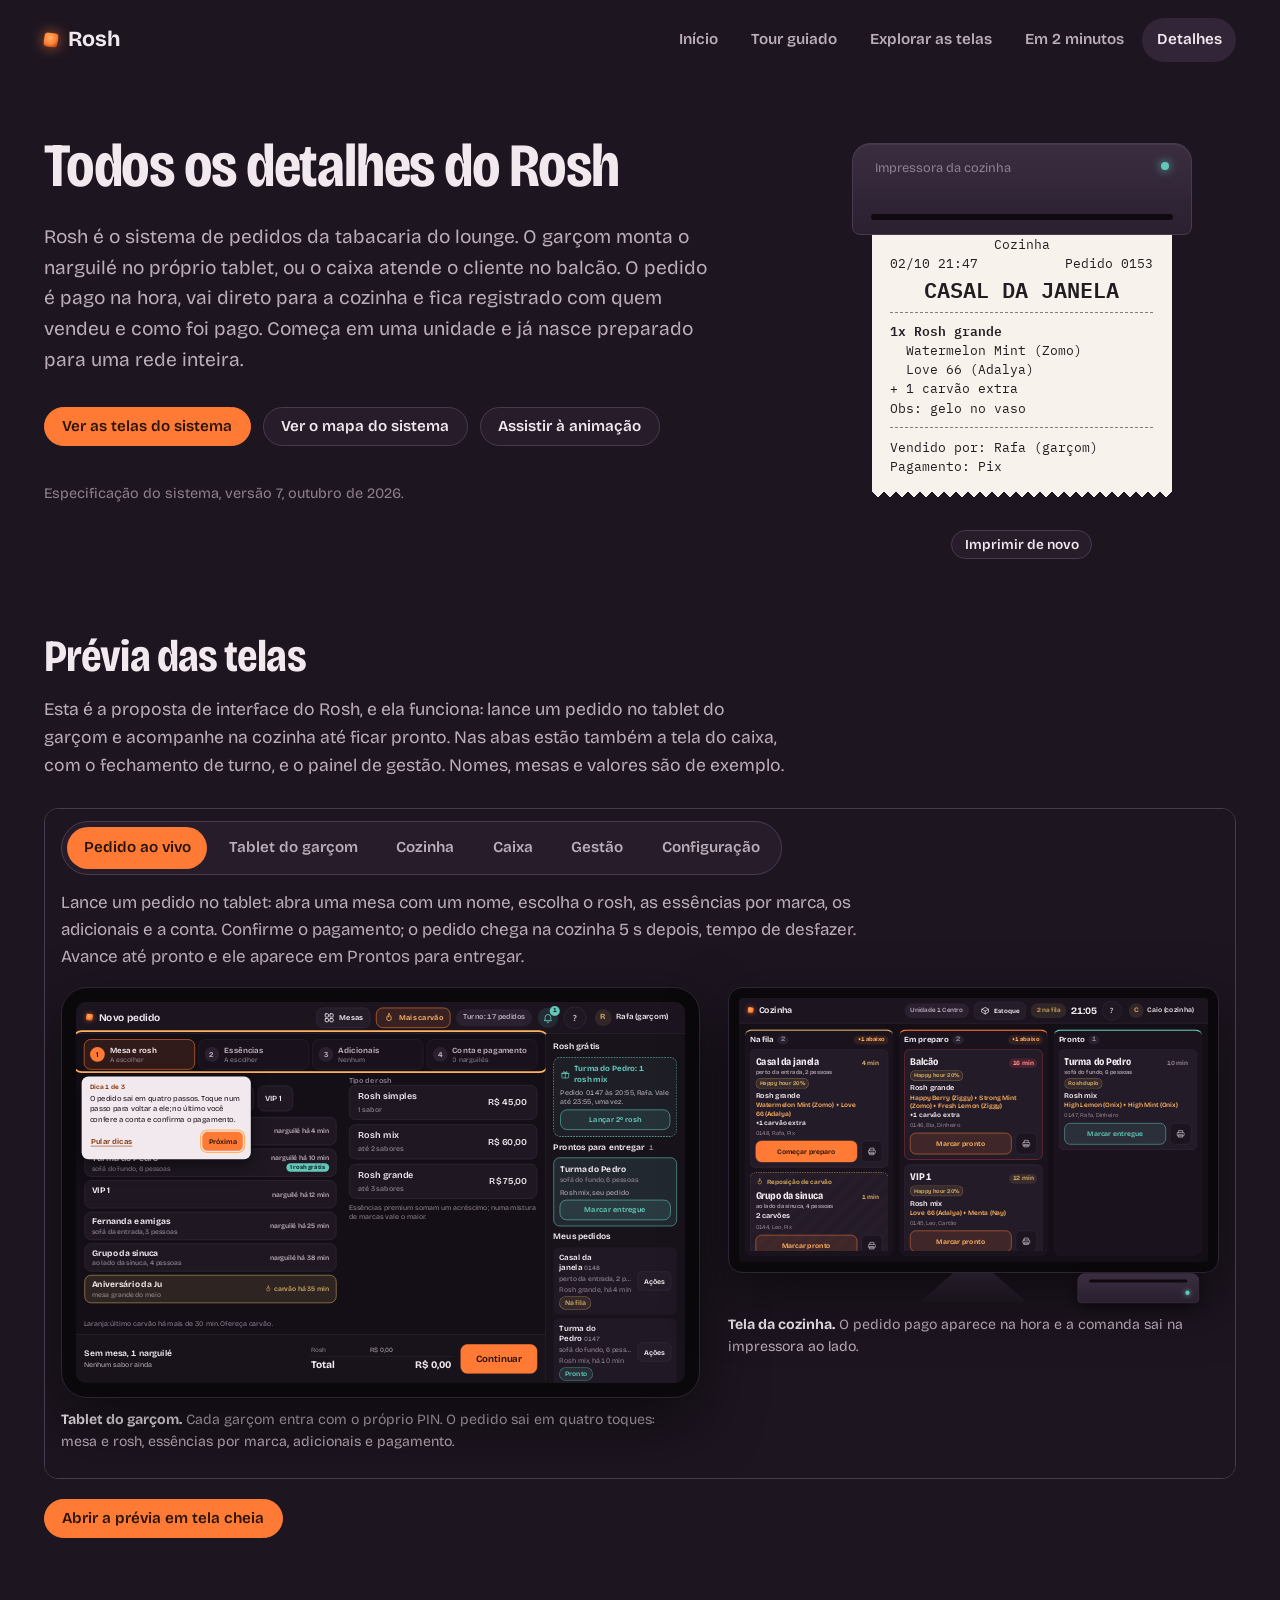
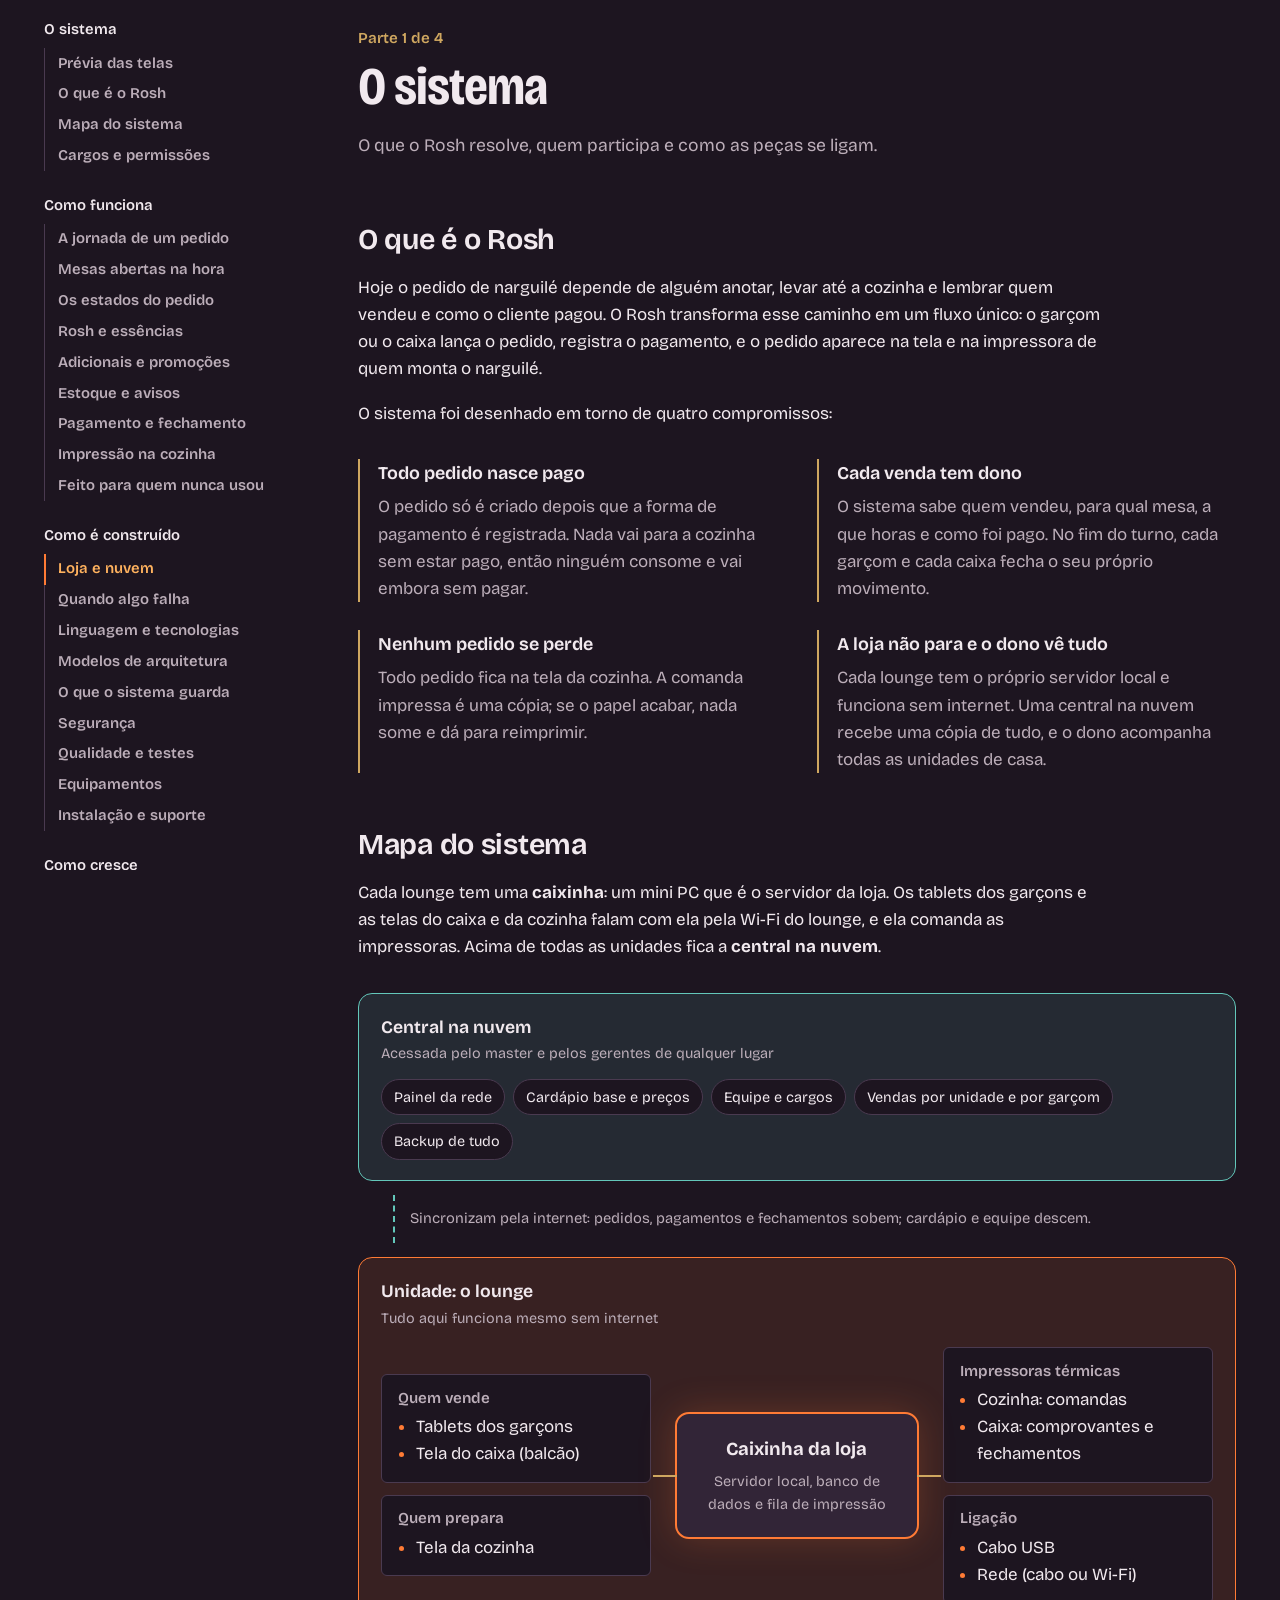
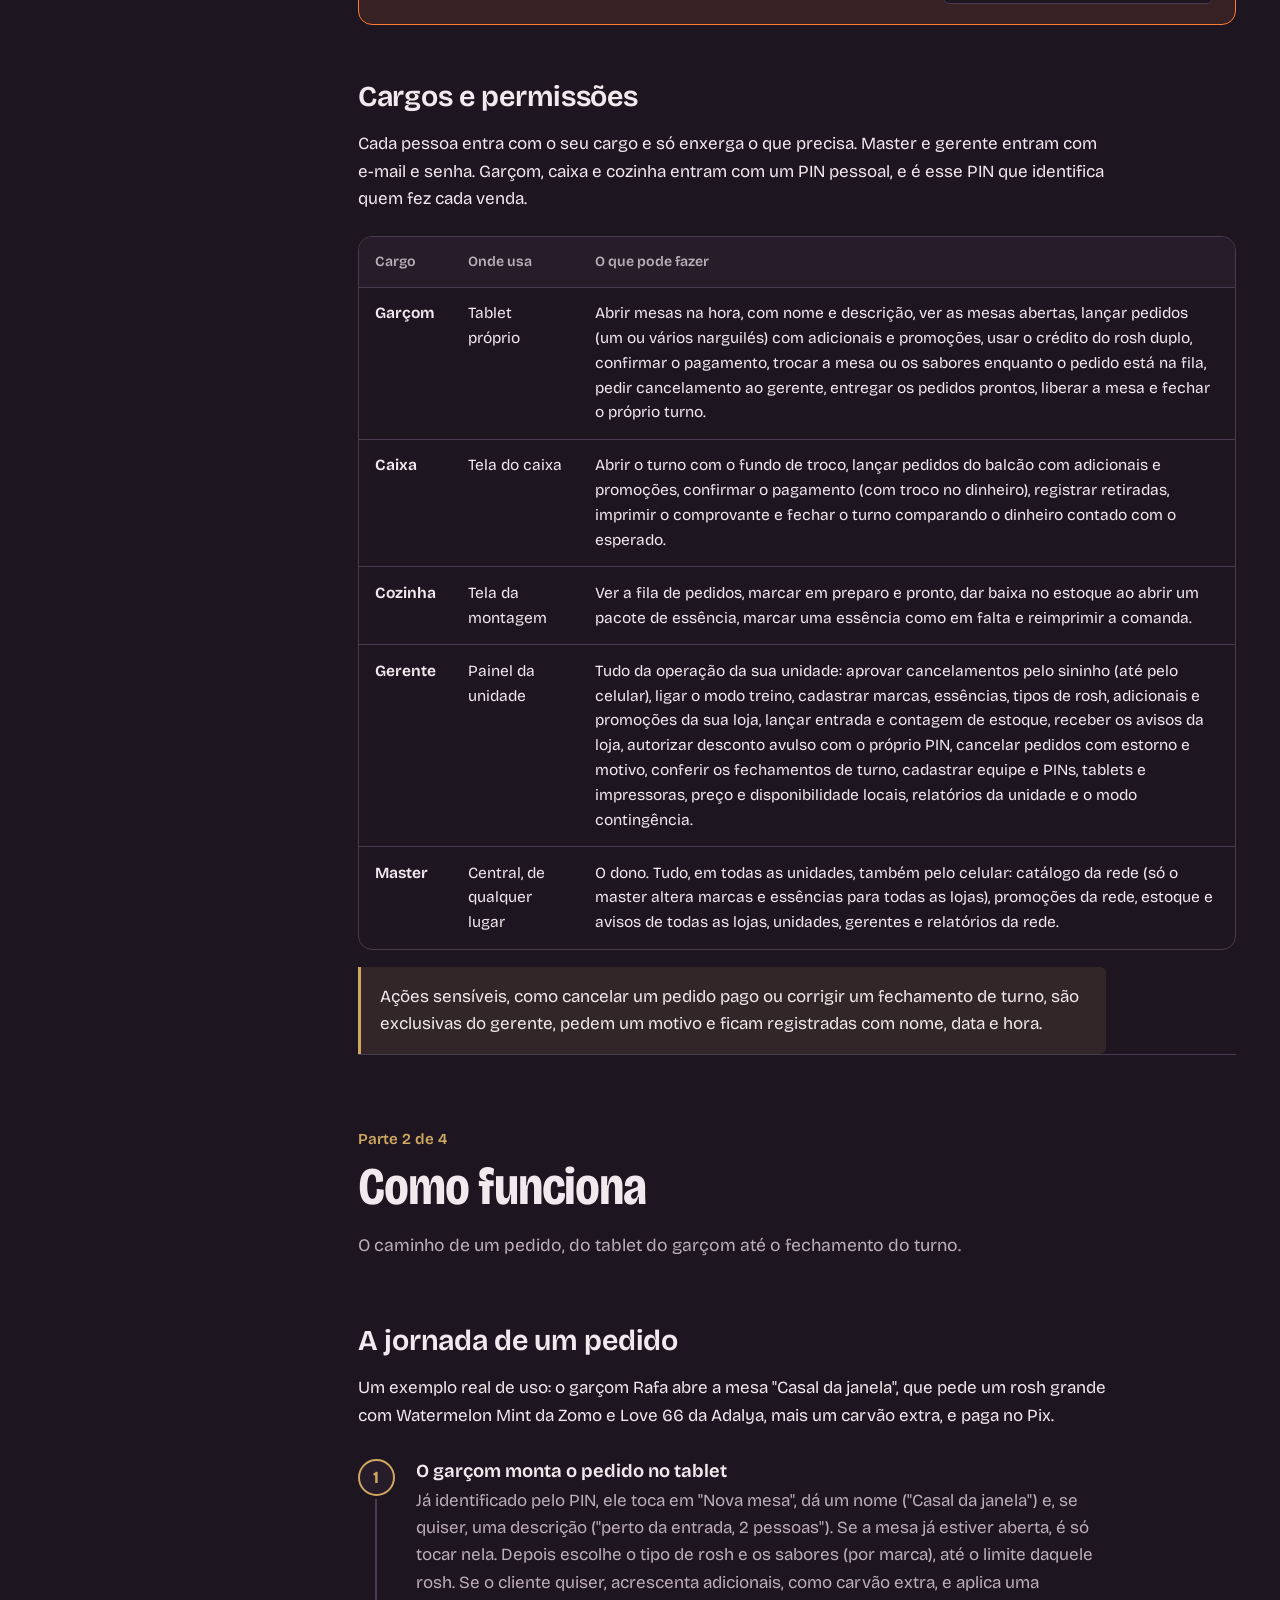
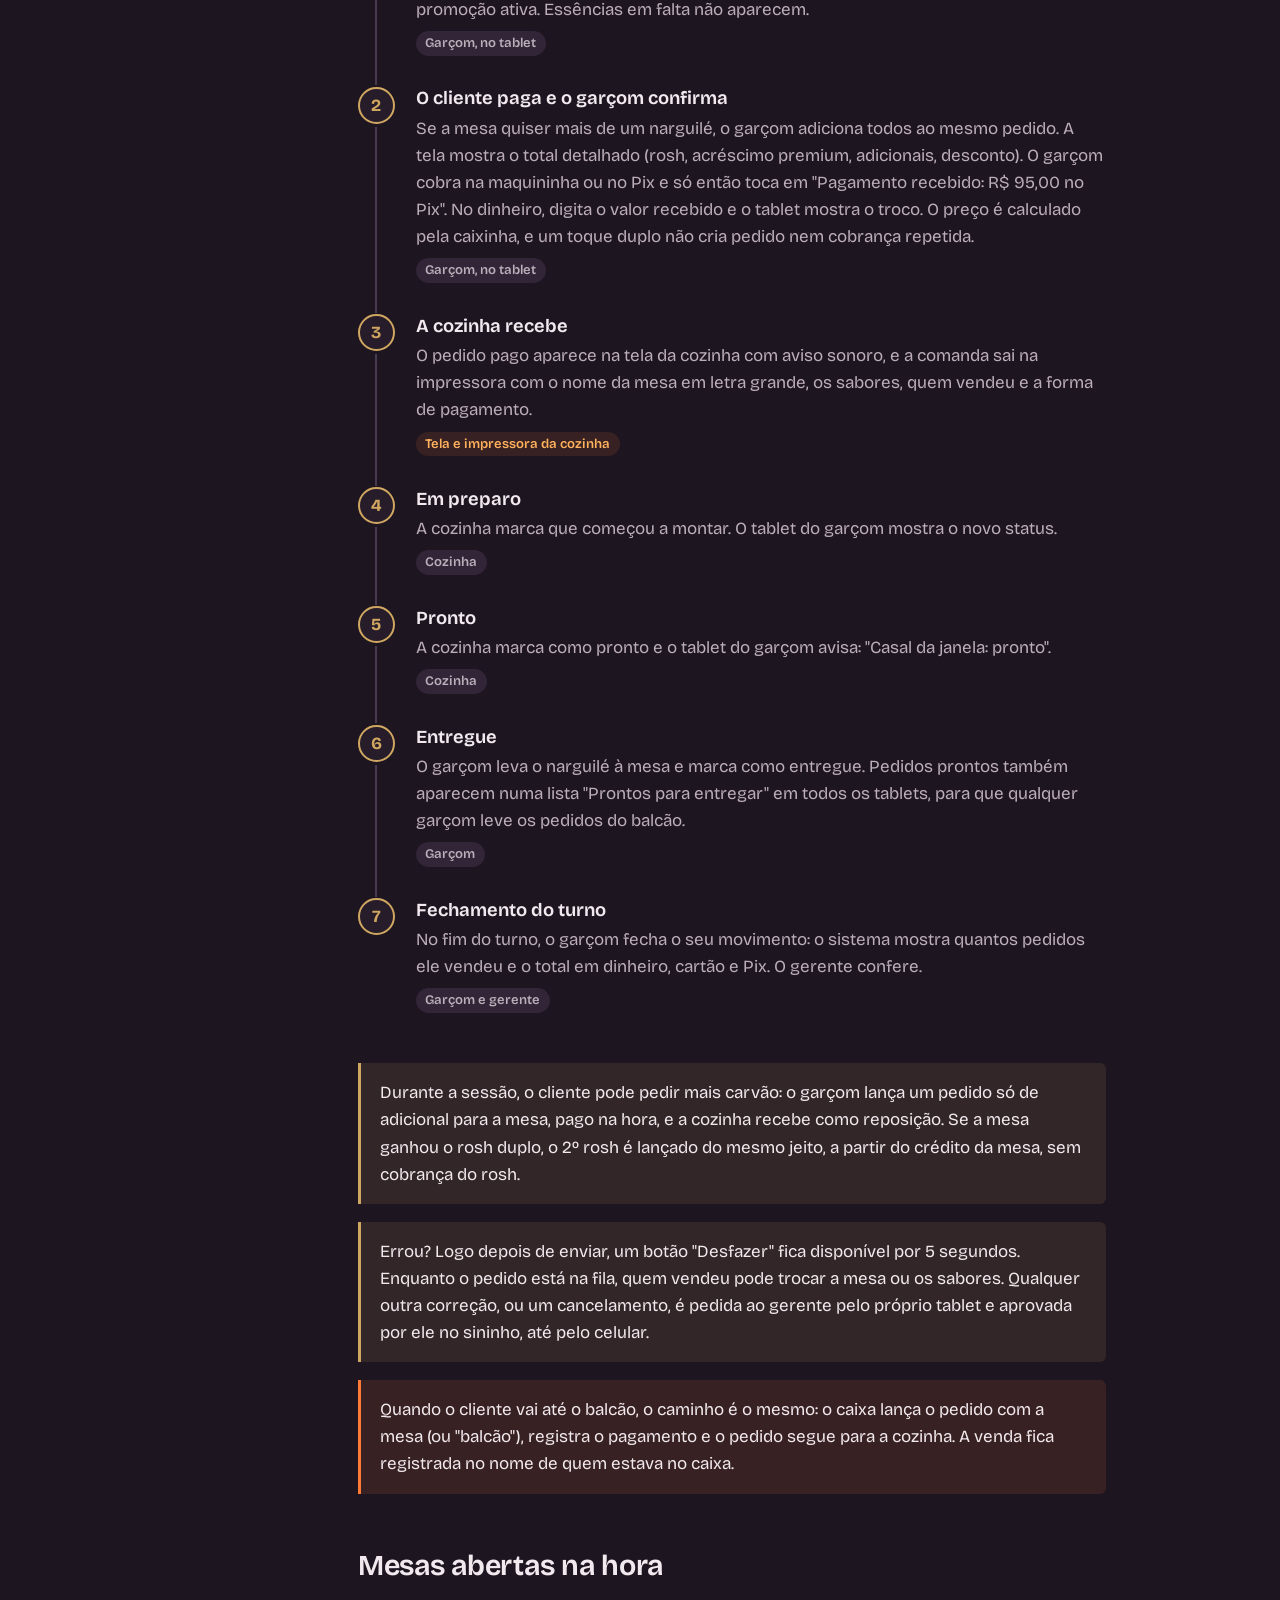
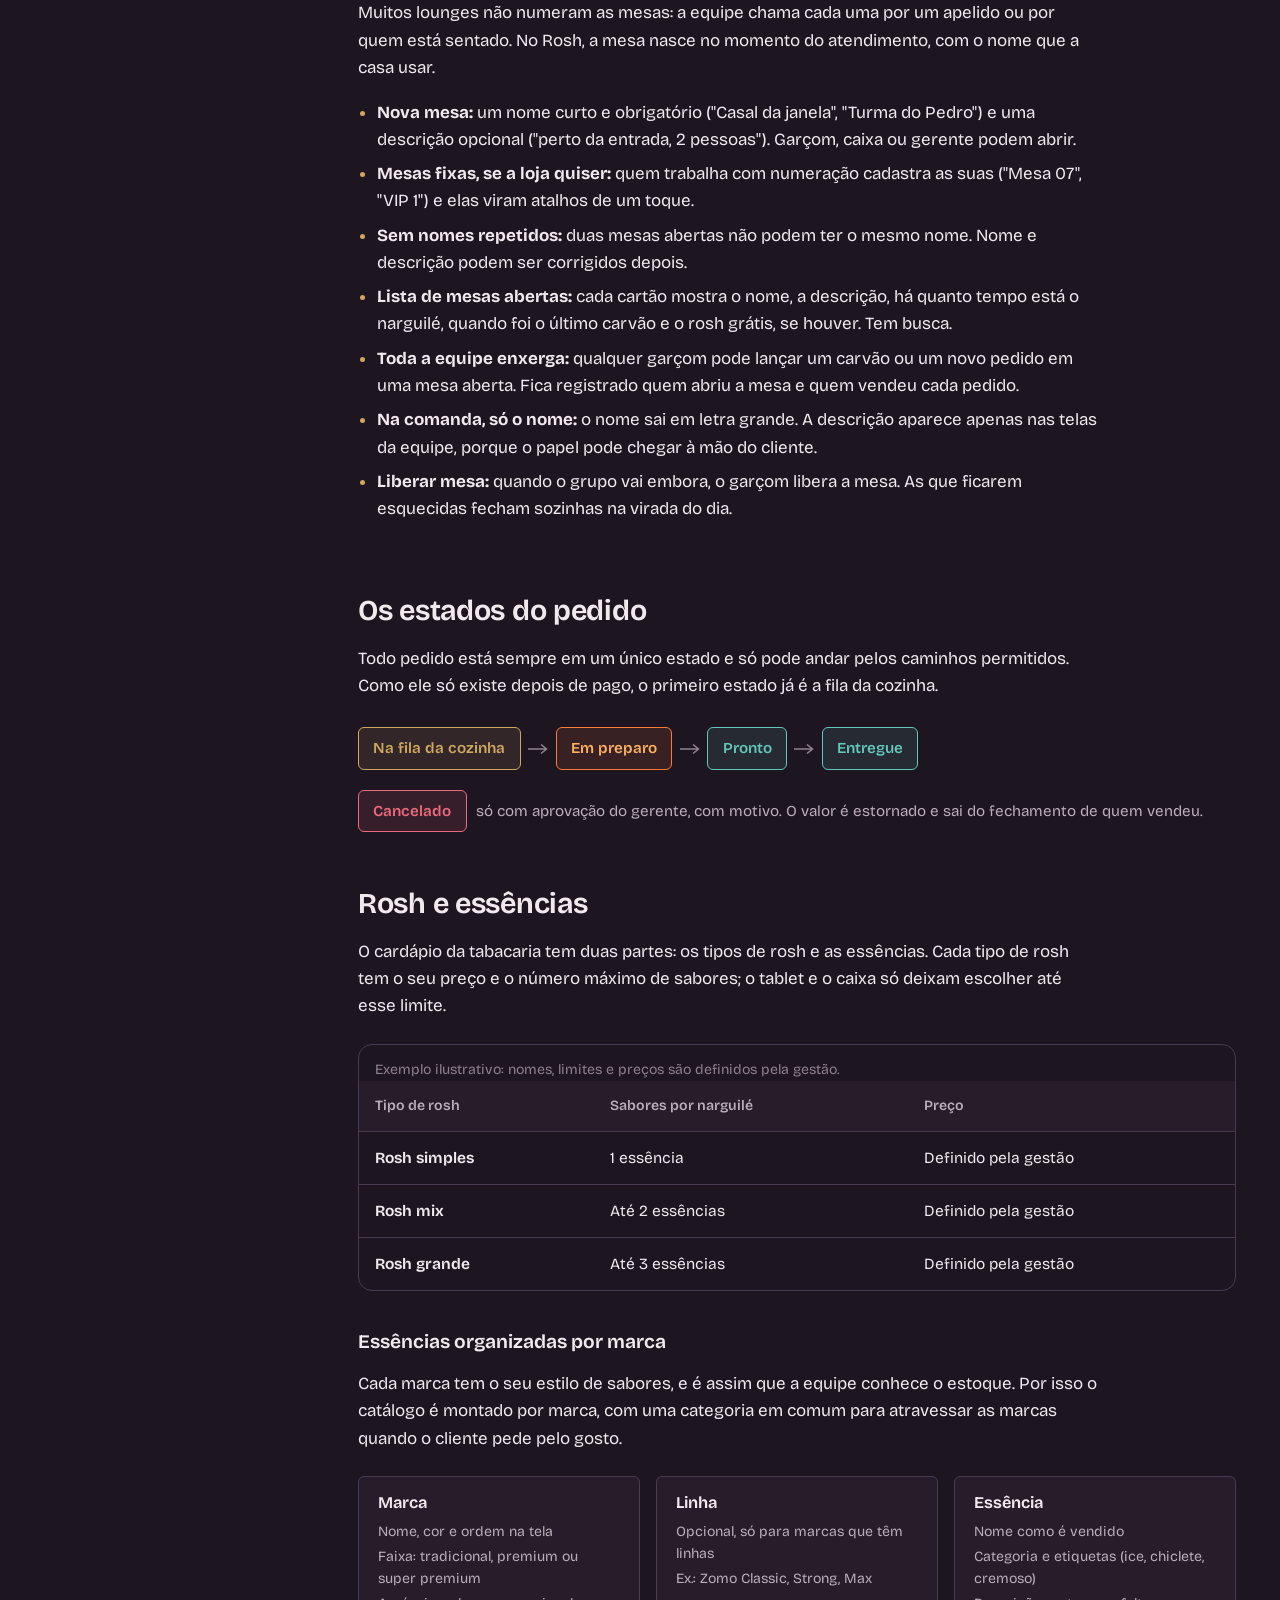
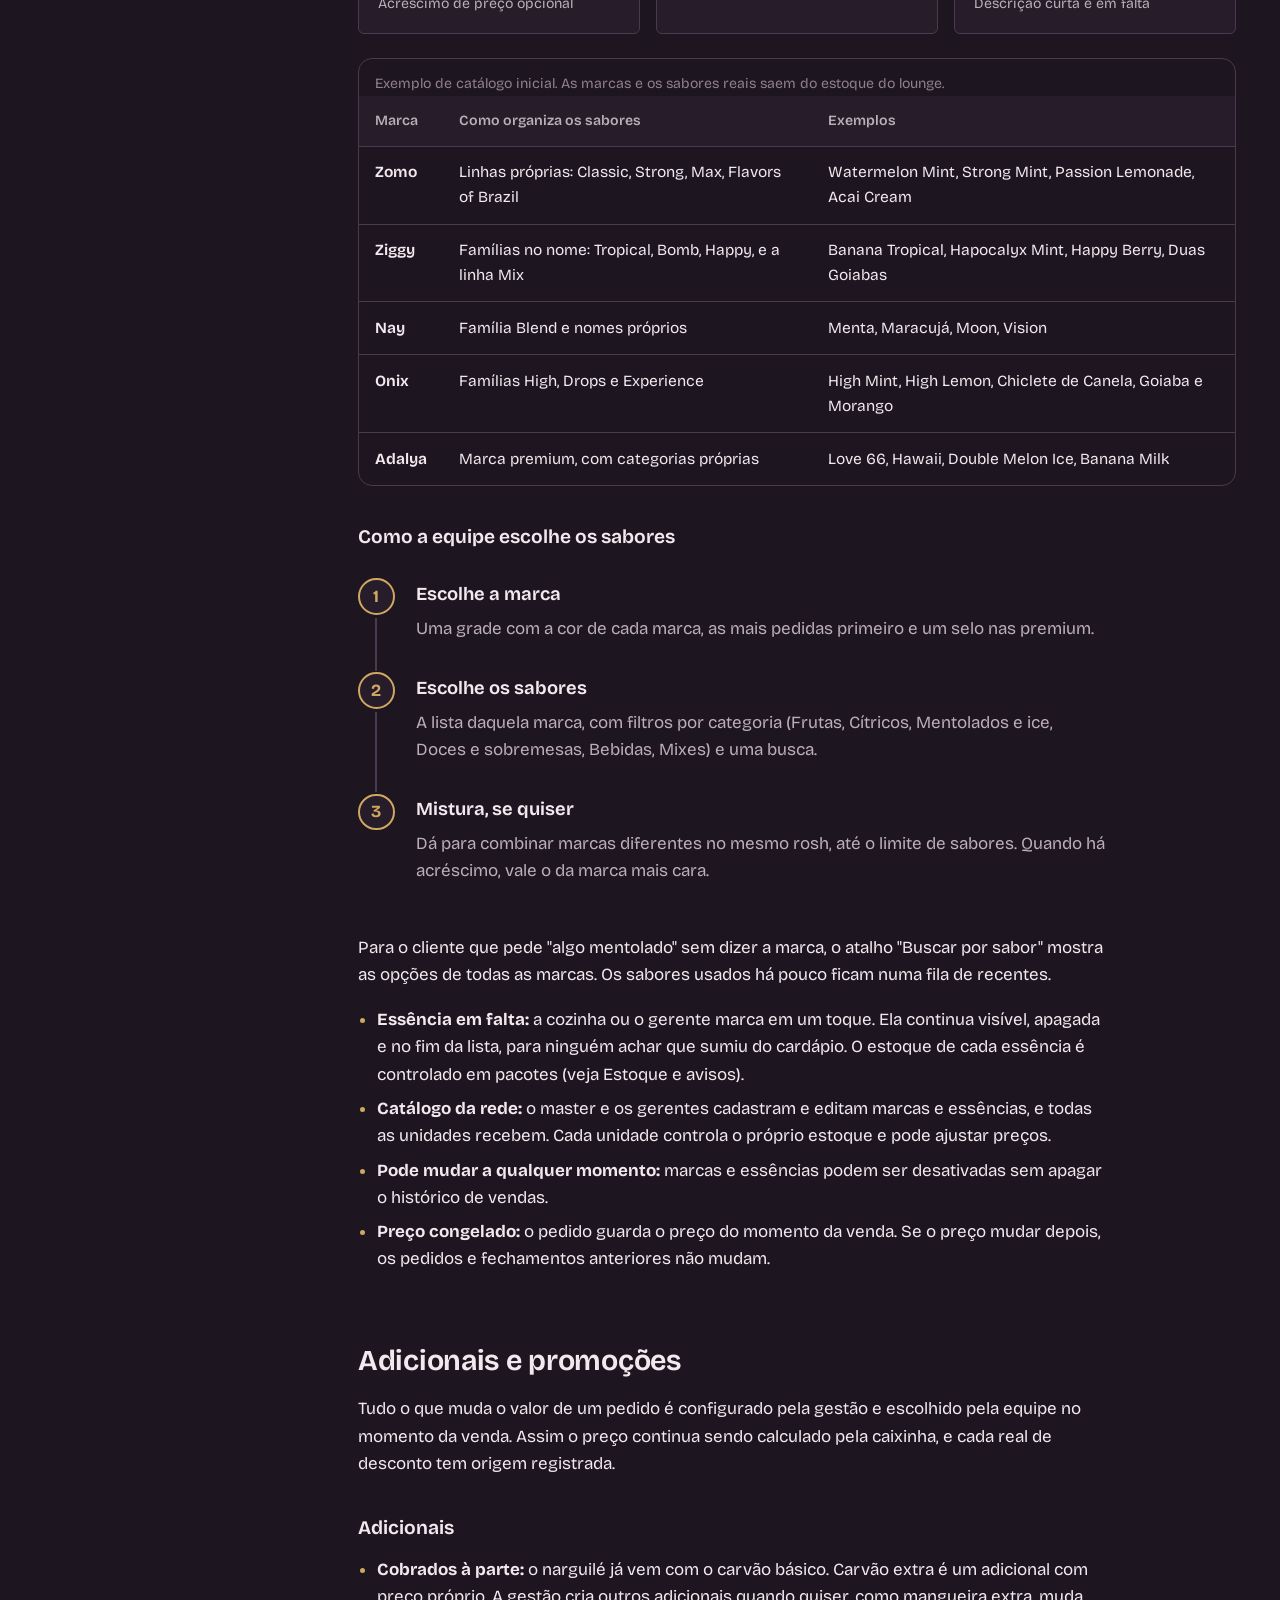
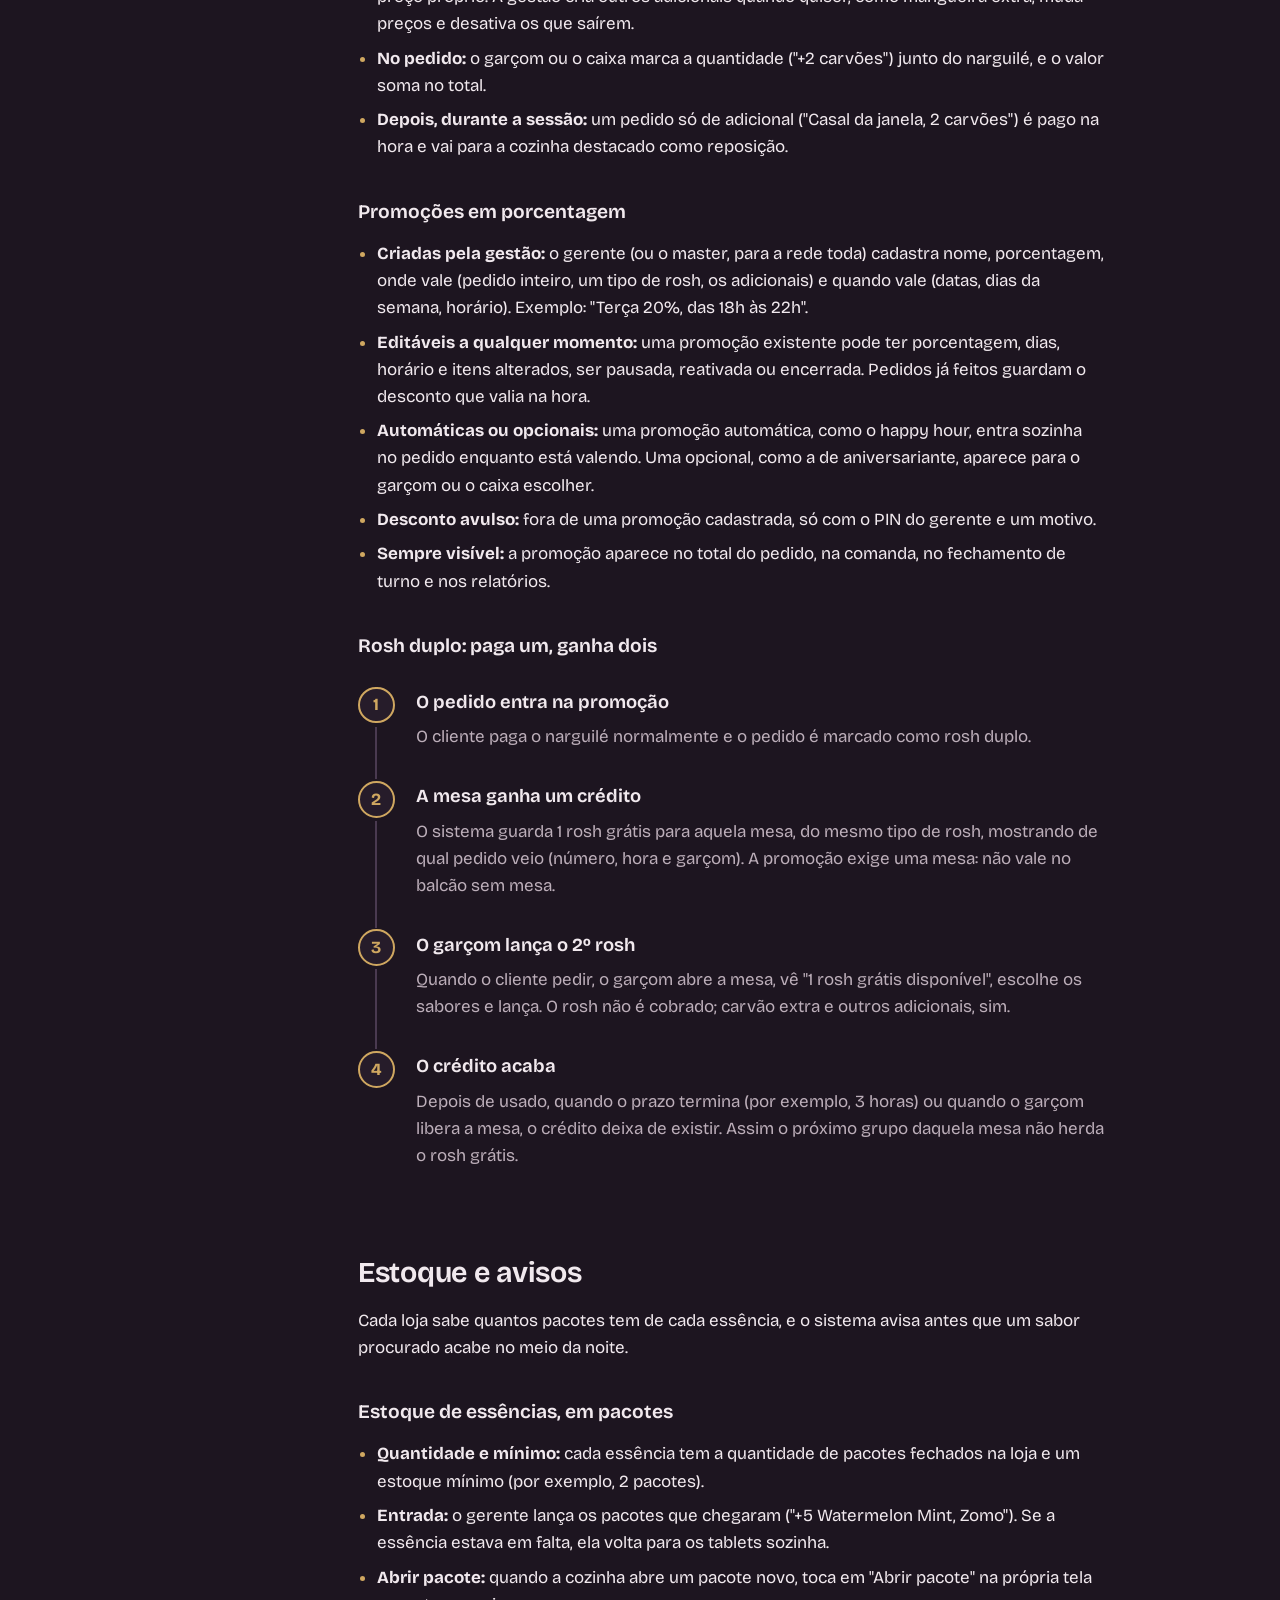
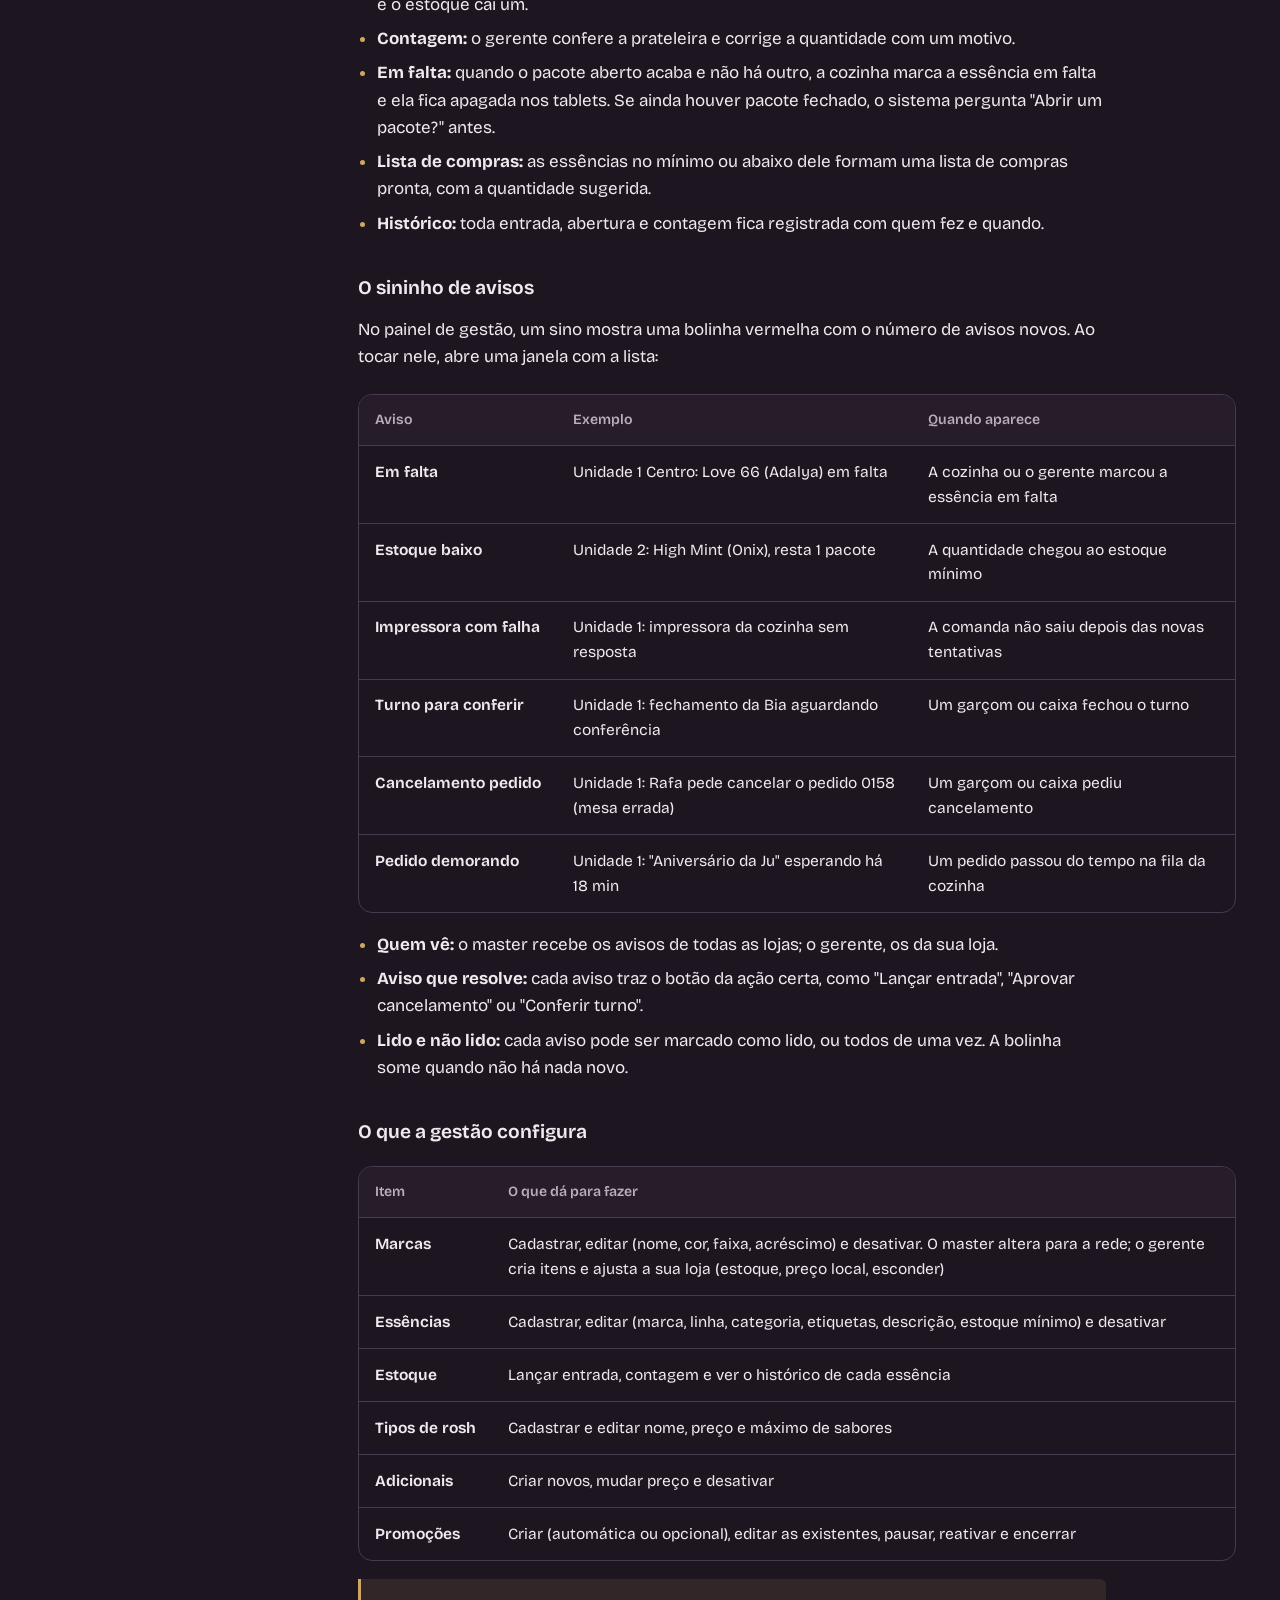
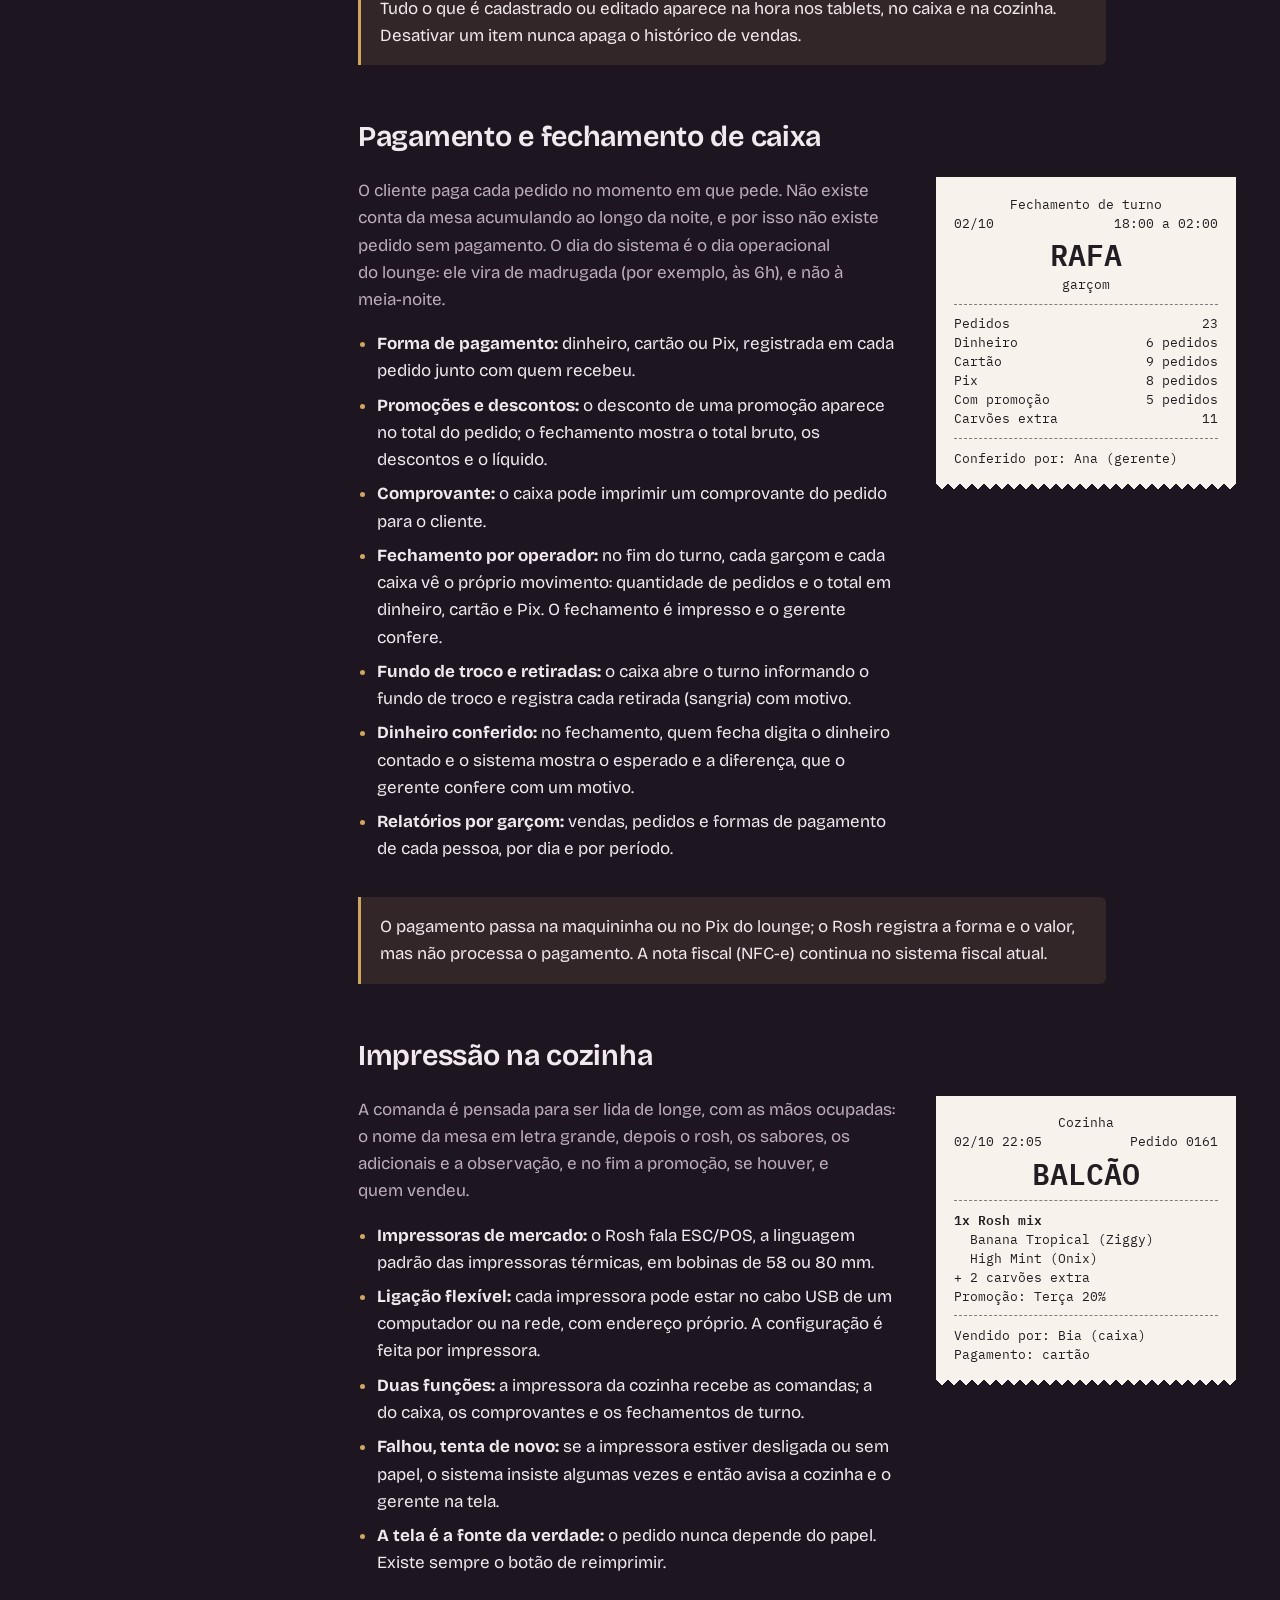
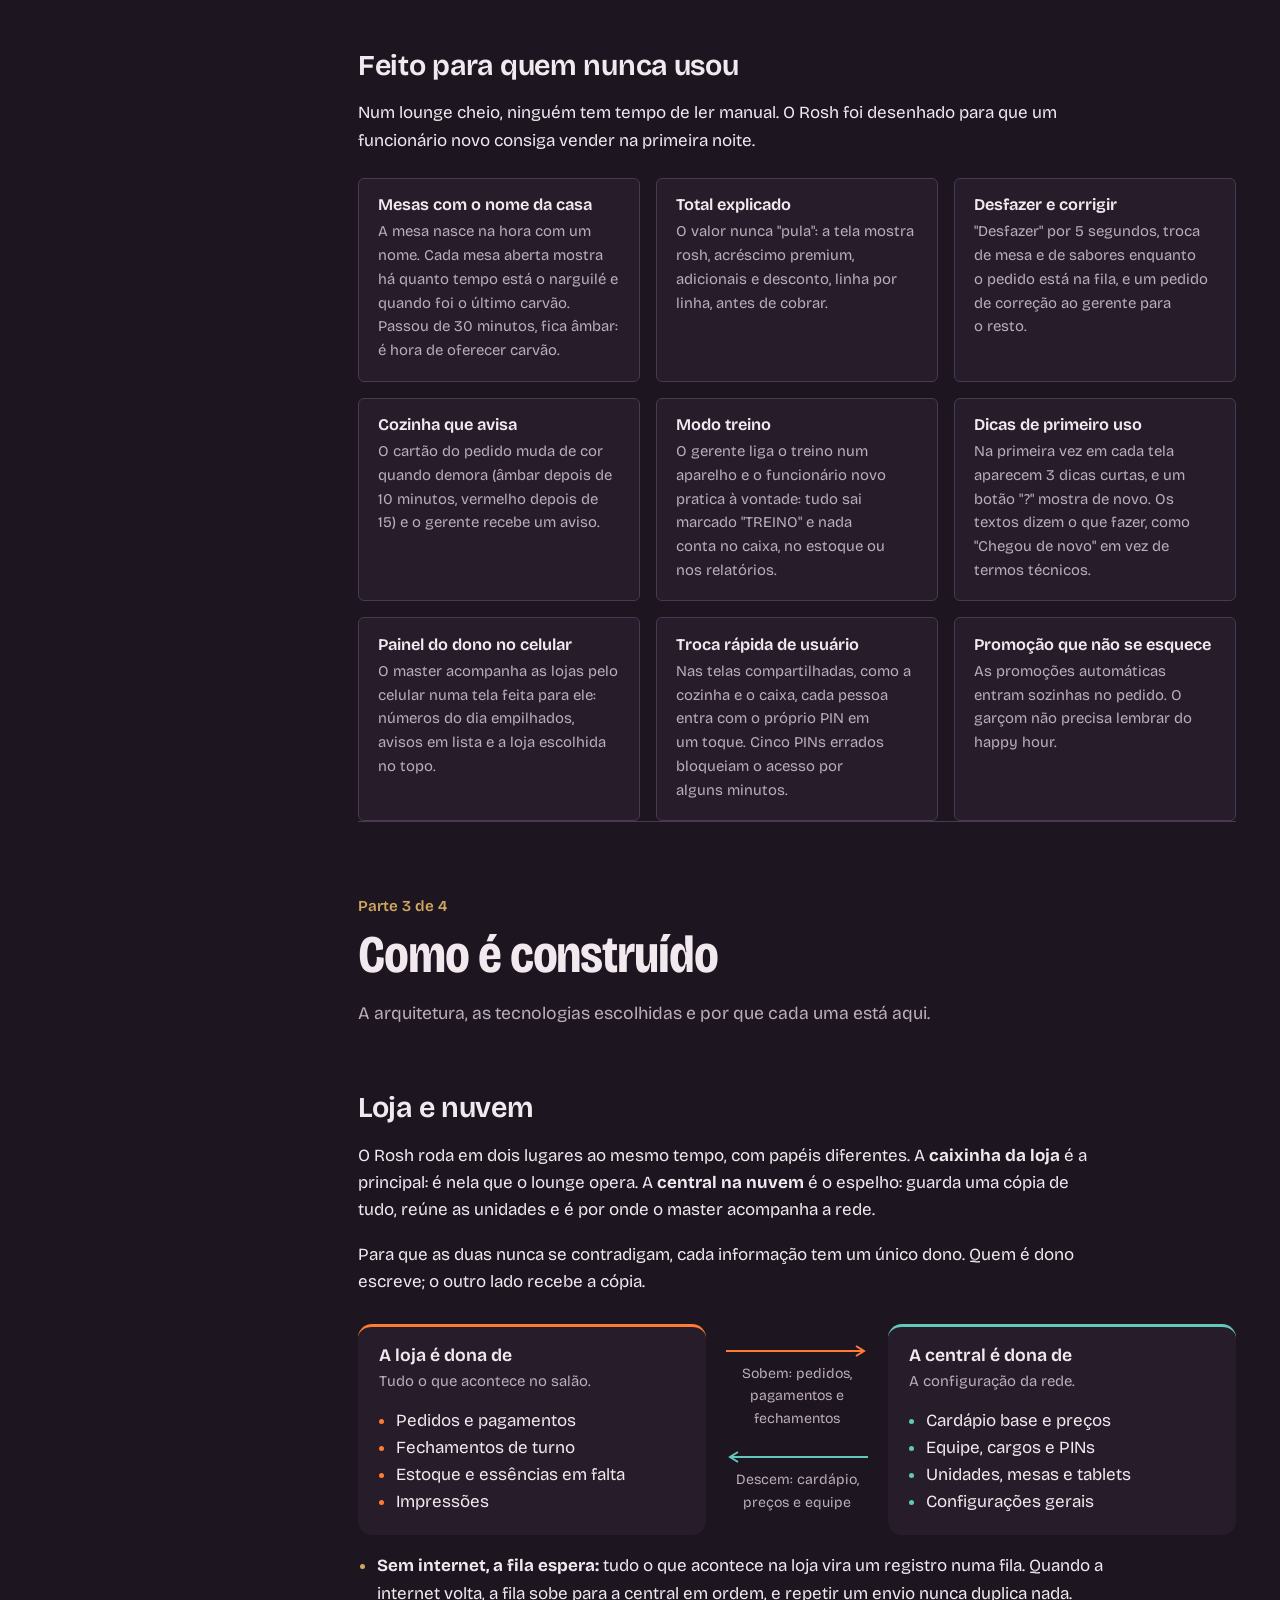
==== commit be16101a: "Mesas com nome e nova navegação" ====
--- a/especificacao.html
+++ b/especificacao.html
@@ -39,7 +39,7 @@
         <a class="botao" href="#mapa">Ver o mapa do sistema</a>
         <a class="botao" href="animacao.html">Assistir à animação</a>
       </div>
-      <p class="abertura__versao">Especificação do sistema, versão 5, outubro de 2026.</p>
+      <p class="abertura__versao">Especificação do sistema, versão 7, outubro de 2026.</p>
     </div>
 
     <div class="impressora" aria-label="Exemplo de comanda impressa na cozinha">
@@ -52,7 +52,7 @@
         <div class="comanda" id="comanda-abertura">
           <div class="comanda__centro">Cozinha</div>
           <div class="comanda__linha"><span>02/10 21:47</span><span>Pedido 0153</span></div>
-          <div class="comanda__mesa">MESA 07</div>
+          <div class="comanda__mesa comanda__mesa--nome">CASAL DA JANELA</div>
           <hr class="comanda__corte">
           <div><strong>1x Rosh grande</strong></div>
           <div>&nbsp;&nbsp;Watermelon Mint (Zomo)</div>
@@ -92,6 +92,7 @@
           <li class="indice__capitulo">Como funciona
             <ul class="indice__lista">
               <li><a href="#pedido">A jornada de um pedido</a></li>
+              <li><a href="#mesas">Mesas abertas na hora</a></li>
               <li><a href="#estados">Os estados do pedido</a></li>
               <li><a href="#cardapio">Rosh e essências</a></li>
               <li><a href="#adicionais">Adicionais e promoções</a></li>
@@ -111,6 +112,7 @@
               <li><a href="#seguranca">Segurança</a></li>
               <li><a href="#qualidade">Qualidade e testes</a></li>
               <li><a href="#equipamentos">Equipamentos</a></li>
+              <li><a href="#instalacao">Instalação e suporte</a></li>
             </ul>
           </li>
           <li class="indice__capitulo">Como cresce
@@ -230,7 +232,7 @@
               <tr>
                 <th scope="row">Garçom</th>
                 <td>Tablet próprio</td>
-                <td>Ver o mapa de mesas, lançar pedidos (um ou vários narguilés) com adicionais e promoções, usar o crédito do rosh duplo, confirmar o pagamento, trocar a mesa ou os sabores enquanto o pedido está na fila, pedir cancelamento ao gerente, entregar os pedidos prontos, liberar a mesa e fechar o próprio turno.</td>
+                <td>Abrir mesas na hora, com nome e descrição, ver as mesas abertas, lançar pedidos (um ou vários narguilés) com adicionais e promoções, usar o crédito do rosh duplo, confirmar o pagamento, trocar a mesa ou os sabores enquanto o pedido está na fila, pedir cancelamento ao gerente, entregar os pedidos prontos, liberar a mesa e fechar o próprio turno.</td>
               </tr>
               <tr>
                 <th scope="row">Caixa</th>
@@ -268,12 +270,12 @@
 
       <section class="secao" id="pedido">
         <h3>A jornada de um pedido</h3>
-        <p>Um exemplo real de uso: a mesa 07 pede ao garçom Rafa um rosh grande com Watermelon Mint da Zomo e Love 66 da Adalya, mais um carvão extra, e paga no Pix.</p>
+        <p>Um exemplo real de uso: o garçom Rafa abre a mesa "Casal da janela", que pede um rosh grande com Watermelon Mint da Zomo e Love 66 da Adalya, mais um carvão extra, e paga no Pix.</p>
 
         <ol class="jornada">
           <li>
             <h4>O garçom monta o pedido no tablet</h4>
-            <p>Já identificado pelo PIN, ele escolhe a mesa, o tipo de rosh e os sabores (por marca), até o limite daquele rosh. Se o cliente quiser, acrescenta adicionais, como carvão extra, e aplica uma promoção ativa. Essências em falta não aparecem.</p>
+            <p>Já identificado pelo PIN, ele toca em "Nova mesa", dá um nome ("Casal da janela") e, se quiser, uma descrição ("perto da entrada, 2 pessoas"). Se a mesa já estiver aberta, é só tocar nela. Depois escolhe o tipo de rosh e os sabores (por marca), até o limite daquele rosh. Se o cliente quiser, acrescenta adicionais, como carvão extra, e aplica uma promoção ativa. Essências em falta não aparecem.</p>
             <span class="quem">Garçom, no tablet</span>
           </li>
           <li>
@@ -283,7 +285,7 @@
           </li>
           <li>
             <h4>A cozinha recebe</h4>
-            <p>O pedido pago aparece na tela da cozinha com aviso sonoro, e a comanda sai na impressora com a mesa, os sabores, quem vendeu e a forma de pagamento.</p>
+            <p>O pedido pago aparece na tela da cozinha com aviso sonoro, e a comanda sai na impressora com o nome da mesa em letra grande, os sabores, quem vendeu e a forma de pagamento.</p>
             <span class="quem quem--brasa">Tela e impressora da cozinha</span>
           </li>
           <li>
@@ -293,7 +295,7 @@
           </li>
           <li>
             <h4>Pronto</h4>
-            <p>A cozinha marca como pronto e o tablet do garçom avisa: "Mesa 07 pronta".</p>
+            <p>A cozinha marca como pronto e o tablet do garçom avisa: "Casal da janela: pronto".</p>
             <span class="quem">Cozinha</span>
           </li>
           <li>
@@ -310,6 +312,20 @@
         <p class="nota">Durante a sessão, o cliente pode pedir mais carvão: o garçom lança um pedido só de adicional para a mesa, pago na hora, e a cozinha recebe como reposição. Se a mesa ganhou o rosh duplo, o 2º rosh é lançado do mesmo jeito, a partir do crédito da mesa, sem cobrança do rosh.</p>
         <p class="nota">Errou? Logo depois de enviar, um botão "Desfazer" fica disponível por 5 segundos. Enquanto o pedido está na fila, quem vendeu pode trocar a mesa ou os sabores. Qualquer outra correção, ou um cancelamento, é pedida ao gerente pelo próprio tablet e aprovada por ele no sininho, até pelo celular.</p>
         <p class="nota nota--brasa">Quando o cliente vai até o balcão, o caminho é o mesmo: o caixa lança o pedido com a mesa (ou "balcão"), registra o pagamento e o pedido segue para a cozinha. A venda fica registrada no nome de quem estava no caixa.</p>
+      </section>
+
+      <section class="secao" id="mesas">
+        <h3>Mesas abertas na hora</h3>
+        <p>Muitos lounges não numeram as mesas: a equipe chama cada uma por um apelido ou por quem está sentado. No Rosh, a mesa nasce no momento do atendimento, com o nome que a casa usar.</p>
+        <ul class="lista">
+          <li><strong>Nova mesa:</strong> um nome curto e obrigatório ("Casal da janela", "Turma do Pedro") e uma descrição opcional ("perto da entrada, 2 pessoas"). Garçom, caixa ou gerente podem abrir.</li>
+          <li><strong>Mesas fixas, se a loja quiser:</strong> quem trabalha com numeração cadastra as suas ("Mesa 07", "VIP 1") e elas viram atalhos de um toque.</li>
+          <li><strong>Sem nomes repetidos:</strong> duas mesas abertas não podem ter o mesmo nome. Nome e descrição podem ser corrigidos depois.</li>
+          <li><strong>Lista de mesas abertas:</strong> cada cartão mostra o nome, a descrição, há quanto tempo está o narguilé, quando foi o último carvão e o rosh grátis, se houver. Tem busca.</li>
+          <li><strong>Toda a equipe enxerga:</strong> qualquer garçom pode lançar um carvão ou um novo pedido em uma mesa aberta. Fica registrado quem abriu a mesa e quem vendeu cada pedido.</li>
+          <li><strong>Na comanda, só o nome:</strong> o nome sai em letra grande. A descrição aparece apenas nas telas da equipe, porque o papel pode chegar à mão do cliente.</li>
+          <li><strong>Liberar mesa:</strong> quando o grupo vai embora, o garçom libera a mesa. As que ficarem esquecidas fecham sozinhas na virada do dia.</li>
+        </ul>
       </section>
 
       <section class="secao" id="estados">
@@ -398,7 +414,7 @@
         <ul class="lista">
           <li><strong>Cobrados à parte:</strong> o narguilé já vem com o carvão básico. Carvão extra é um adicional com preço próprio. A gestão cria outros adicionais quando quiser, como mangueira extra, muda preços e desativa os que saírem.</li>
           <li><strong>No pedido:</strong> o garçom ou o caixa marca a quantidade ("+2 carvões") junto do narguilé, e o valor soma no total.</li>
-          <li><strong>Depois, durante a sessão:</strong> um pedido só de adicional ("Mesa 07, 2 carvões") é pago na hora e vai para a cozinha destacado como reposição.</li>
+          <li><strong>Depois, durante a sessão:</strong> um pedido só de adicional ("Casal da janela, 2 carvões") é pago na hora e vai para a cozinha destacado como reposição.</li>
         </ul>
 
         <h4>Promoções em porcentagem</h4>
@@ -447,7 +463,7 @@
               <tr><th scope="row">Impressora com falha</th><td>Unidade 1: impressora da cozinha sem resposta</td><td>A comanda não saiu depois das novas tentativas</td></tr>
               <tr><th scope="row">Turno para conferir</th><td>Unidade 1: fechamento da Bia aguardando conferência</td><td>Um garçom ou caixa fechou o turno</td></tr>
               <tr><th scope="row">Cancelamento pedido</th><td>Unidade 1: Rafa pede cancelar o pedido 0158 (mesa errada)</td><td>Um garçom ou caixa pediu cancelamento</td></tr>
-              <tr><th scope="row">Pedido demorando</th><td>Unidade 1: mesa 04 esperando há 18 min</td><td>Um pedido passou do tempo na fila da cozinha</td></tr>
+              <tr><th scope="row">Pedido demorando</th><td>Unidade 1: "Aniversário da Ju" esperando há 18 min</td><td>Um pedido passou do tempo na fila da cozinha</td></tr>
             </tbody>
           </table>
         </div>
@@ -514,7 +530,7 @@
         <h3>Impressão na cozinha</h3>
         <div class="lado-a-lado">
           <div>
-            <p class="texto-2">A comanda é pensada para ser lida de longe, com as mãos ocupadas: o número da mesa em letra grande, depois o rosh, os sabores, os adicionais e a observação, e no fim a promoção, se houver, e quem vendeu.</p>
+            <p class="texto-2">A comanda é pensada para ser lida de longe, com as mãos ocupadas: o nome da mesa em letra grande, depois o rosh, os sabores, os adicionais e a observação, e no fim a promoção, se houver, e quem vendeu.</p>
             <ul class="lista">
               <li><strong>Impressoras de mercado:</strong> o Rosh fala ESC/POS, a linguagem padrão das impressoras térmicas, em bobinas de 58 ou 80 mm.</li>
               <li><strong>Ligação flexível:</strong> cada impressora pode estar no cabo USB de um computador ou na rede, com endereço próprio. A configuração é feita por impressora.</li>
@@ -526,7 +542,7 @@
           <div class="comanda" aria-label="Comanda de exemplo">
             <div class="comanda__centro">Cozinha</div>
             <div class="comanda__linha"><span>02/10 22:05</span><span>Pedido 0161</span></div>
-            <div class="comanda__mesa">MESA 12</div>
+            <div class="comanda__mesa">BALCÃO</div>
             <hr class="comanda__corte">
             <div><strong>1x Rosh mix</strong></div>
             <div>&nbsp;&nbsp;Banana Tropical (Ziggy)</div>
@@ -544,7 +560,7 @@
         <h3>Feito para quem nunca usou</h3>
         <p>Num lounge cheio, ninguém tem tempo de ler manual. O Rosh foi desenhado para que um funcionário novo consiga vender na primeira noite.</p>
         <div class="fichas fichas--3">
-          <article class="ficha"><h4>Mapa de mesas</h4><p>As mesas ocupadas mostram há quanto tempo está o narguilé e quando foi o último carvão. Passou de 30 minutos, a mesa fica âmbar: é hora de oferecer carvão.</p></article>
+          <article class="ficha"><h4>Mesas com o nome da casa</h4><p>A mesa nasce na hora com um nome. Cada mesa aberta mostra há quanto tempo está o narguilé e quando foi o último carvão. Passou de 30 minutos, fica âmbar: é hora de oferecer carvão.</p></article>
           <article class="ficha"><h4>Total explicado</h4><p>O valor nunca "pula": a tela mostra rosh, acréscimo premium, adicionais e desconto, linha por linha, antes de cobrar.</p></article>
           <article class="ficha"><h4>Desfazer e corrigir</h4><p>"Desfazer" por 5 segundos, troca de mesa e de sabores enquanto o pedido está na fila, e um pedido de correção ao gerente para o resto.</p></article>
           <article class="ficha"><h4>Cozinha que avisa</h4><p>O cartão do pedido muda de cor quando demora (âmbar depois de 10 minutos, vermelho depois de 15) e o gerente recebe um aviso.</p></article>
@@ -764,7 +780,7 @@
           <div class="fichas fichas--4">
             <article class="ficha"><h4>Unidade</h4><ul class="campos"><li>Nome e endereço</li><li>Ativa ou inativa</li></ul></article>
             <article class="ficha"><h4>Usuário</h4><ul class="campos"><li>Nome e cargo</li><li>Unidade (exceto o master)</li><li>Senha ou PIN</li></ul></article>
-            <article class="ficha"><h4>Mesa</h4><ul class="campos"><li>Número ou nome</li><li>Unidade</li></ul></article>
+            <article class="ficha"><h4>Mesa fixa (opcional)</h4><ul class="campos"><li>Nome, ex.: Mesa 07</li><li>Atalho de um toque</li></ul></article>
             <article class="ficha"><h4>Dispositivo</h4><ul class="campos"><li>Tablet ou tela</li><li>Ativo ou desativado</li></ul></article>
           </div>
         </div>
@@ -785,7 +801,7 @@
           <h4>Operação</h4>
           <div class="fichas fichas--3">
             <article class="ficha"><h4>Pedido</h4><ul class="campos"><li>Mesa ou balcão, dia operacional</li><li>Quem vendeu, um ou mais narguilés</li><li>Estado, treino ou real</li></ul></article>
-            <article class="ficha"><h4>Ocupação da mesa</h4><ul class="campos"><li>Aberta e liberada em</li><li>Último carvão, créditos</li></ul></article>
+            <article class="ficha"><h4>Mesa aberta</h4><ul class="campos"><li>Nome, descrição, quem abriu</li><li>Último carvão, créditos</li><li>Liberada em</li></ul></article>
             <article class="ficha"><h4>Pedido de cancelamento</h4><ul class="campos"><li>Quem pediu e motivo</li><li>Aprovado ou recusado por</li></ul></article>
             <article class="ficha"><h4>Item do pedido</h4><ul class="campos"><li>Rosh, sabores e adicionais</li><li>Preço congelado</li><li>Promoção e desconto</li></ul></article>
             <article class="ficha"><h4>Pagamento</h4><ul class="campos"><li>Forma e valor</li><li>Quem recebeu</li><li>Estorno, se houver</li></ul></article>
@@ -867,6 +883,25 @@
             </tbody>
           </table>
         </div>
+      </section>
+
+      <section class="secao" id="instalacao">
+        <h3>Instalação, atualizações e suporte</h3>
+        <p>O Rosh foi pensado para ser instalado pelo próprio lounge, sem técnico no local.</p>
+        <ol class="jornada">
+          <li><h5>Baixar e abrir o instalador</h5><p>Um único arquivo, no mini computador da loja. O Windows pode mostrar um aviso de segurança; o guia rápido mostra os dois cliques para continuar.</p></li>
+          <li><h5>Digitar o código da loja</h5><p>O assistente baixa o cardápio, a equipe e as configurações daquela loja.</p></li>
+          <li><h5>Escolher as impressoras</h5><p>O assistente encontra as impressoras ligadas e imprime uma página de teste.</p></li>
+          <li><h5>Ligar os tablets</h5><p>Cada tablet aponta a câmera para o código que aparece na tela e o Rosh fica na tela inicial. Não precisa de loja de aplicativos.</p></li>
+          <li><h5>Fazer o pedido de teste</h5><p>Um pedido de treino sai do tablet e chega impresso na cozinha.</p></li>
+        </ol>
+        <ul class="lista">
+          <li><strong>Liga sozinho:</strong> o sistema inicia junto com o computador, sem ninguém precisar abrir nada.</li>
+          <li><strong>Atualizações automáticas:</strong> chegam de madrugada, com a loja fechada. Se algo der errado, o sistema volta sozinho para a versão anterior.</li>
+          <li><strong>Cópia de segurança:</strong> todo dia, no próprio computador e na nuvem.</li>
+          <li><strong>Suporte à distância:</strong> a nossa equipe acessa o computador da loja para resolver problemas sem deslocamento. Cada acesso fica registrado no painel do gerente e essa permissão consta no contrato.</li>
+          <li><strong>Nuvem por nossa conta:</strong> a central é instalada e mantida por nós.</li>
+        </ul>
       </section>
 
       <!-- Parte 4 -->
@@ -896,7 +931,7 @@
         <h4>Abrir uma unidade nova</h4>
         <ol class="jornada">
           <li><h5>Cadastrar a unidade na central</h5><p>Nome, endereço e gerente responsável.</p></li>
-          <li><h5>Cadastrar mesas, equipe e impressoras</h5><p>Cada pessoa recebe o seu PIN. O cardápio base da rede já vem pronto.</p></li>
+          <li><h5>Cadastrar equipe e impressoras</h5><p>Cada pessoa recebe o seu PIN. O cardápio base da rede já vem pronto, e mesas fixas são opcionais.</p></li>
           <li><h5>Ligar a caixinha</h5><p>Ela se conecta à central e baixa toda a configuração sozinha.</p></li>
           <li><h5>Ativar os tablets e as telas</h5><p>O gerente ativa cada aparelho lendo um QR code.</p></li>
           <li><h5>Imprimir uma comanda de teste</h5><p>Com a impressão confirmada, a unidade está pronta para abrir.</p></li>
@@ -914,7 +949,7 @@
               <li>Pagamento registrado na hora</li>
               <li>Adicionais, promoções e rosh duplo</li>
               <li>Estoque de essências e avisos da loja</li>
-              <li>Mapa de mesas, modo treino e dicas de primeiro uso</li>
+              <li>Mesas abertas na hora, modo treino e dicas de primeiro uso</li>
               <li>Tela da cozinha e comanda impressa</li>
               <li>Fechamento de turno por operador</li>
               <li>Gestão da unidade: cardápio, equipe, PINs</li>
@@ -974,7 +1009,8 @@
           <dt>Dia operacional</dt><dd>O dia de trabalho do lounge, que vira de madrugada (por exemplo, às 6h). Relatórios, turnos e créditos usam esse dia.</dd>
           <dt>Fundo de troco</dt><dd>O dinheiro com que o caixa começa o turno.</dd>
           <dt>Sangria</dt><dd>Uma retirada de dinheiro do caixa durante o turno, registrada com motivo.</dd>
-          <dt>Liberar mesa</dt><dd>A ação do garçom quando o grupo vai embora: a mesa fica livre no mapa e os créditos de rosh duplo daquela mesa acabam.</dd>
+          <dt>Mesa</dt><dd>Um atendimento aberto na hora, com um nome e uma descrição opcional. Lojas que numeram as mesas podem cadastrar mesas fixas como atalho.</dd>
+          <dt>Liberar mesa</dt><dd>A ação do garçom quando o grupo vai embora: a mesa sai da lista de mesas abertas e os créditos de rosh duplo daquela mesa acabam.</dd>
           <dt>Modo treino</dt><dd>Um modo para praticar: os pedidos saem marcados "TREINO" e não contam no caixa, no estoque nem nos relatórios.</dd>
           <dt>Comanda</dt><dd>O papel impresso na cozinha com o pedido da mesa.</dd>
           <dt>Fechamento de turno</dt><dd>O resumo do movimento de um garçom ou caixa: pedidos e totais por forma de pagamento, conferido pelo gerente.</dd>
@@ -995,7 +1031,7 @@
 </main>
 
 <footer class="rodape">
-  <p>Rosh, especificação do sistema, versão 5.</p>
+  <p>Rosh, especificação do sistema, versão 7.</p>
   <a href="animacao.html">Ver a animação do sistema</a>
 </footer>
 
--- a/assets/especificacao.css
+++ b/assets/especificacao.css
@@ -1247,3 +1247,8 @@
     break-before: page;
   }
 }
+
+/* Nome de mesa mais longo que um número: letra um pouco menor para caber na bobina */
+.comanda__mesa--nome {
+  font-size: 1.35rem;
+}
